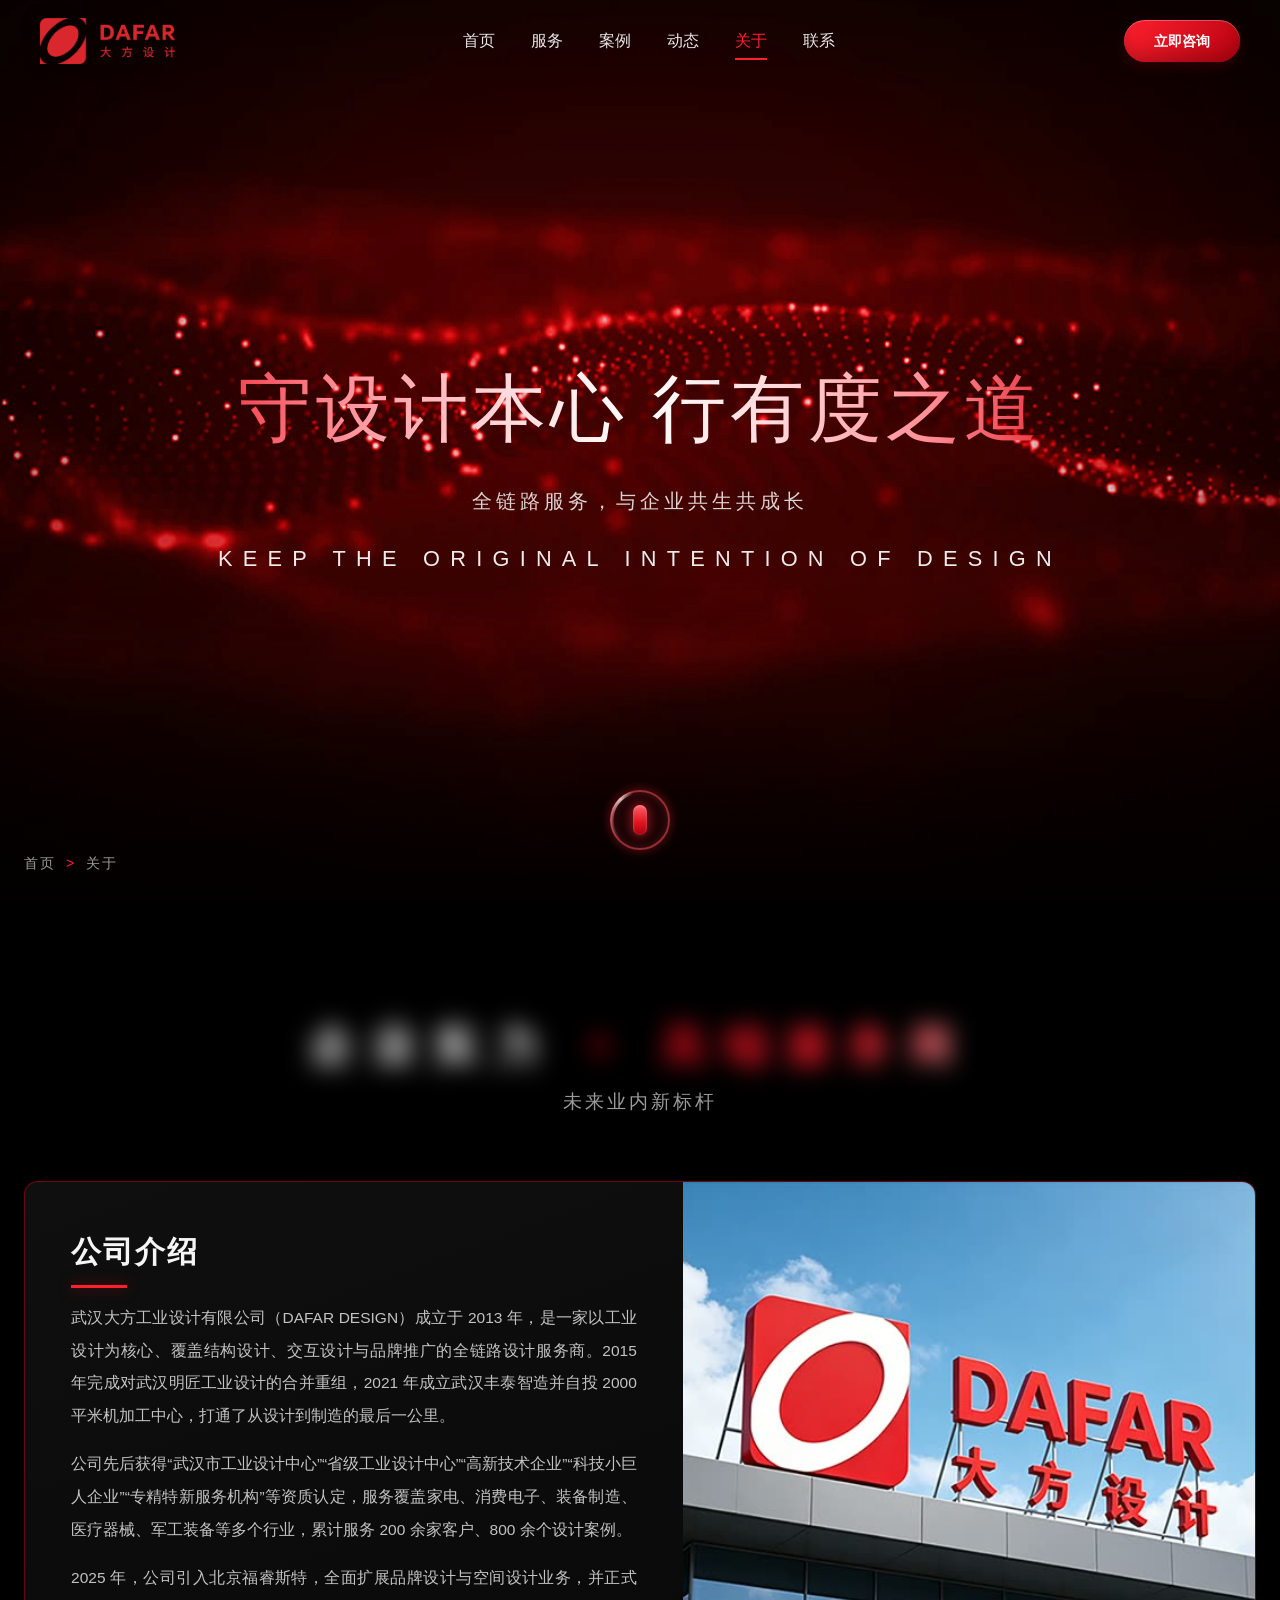
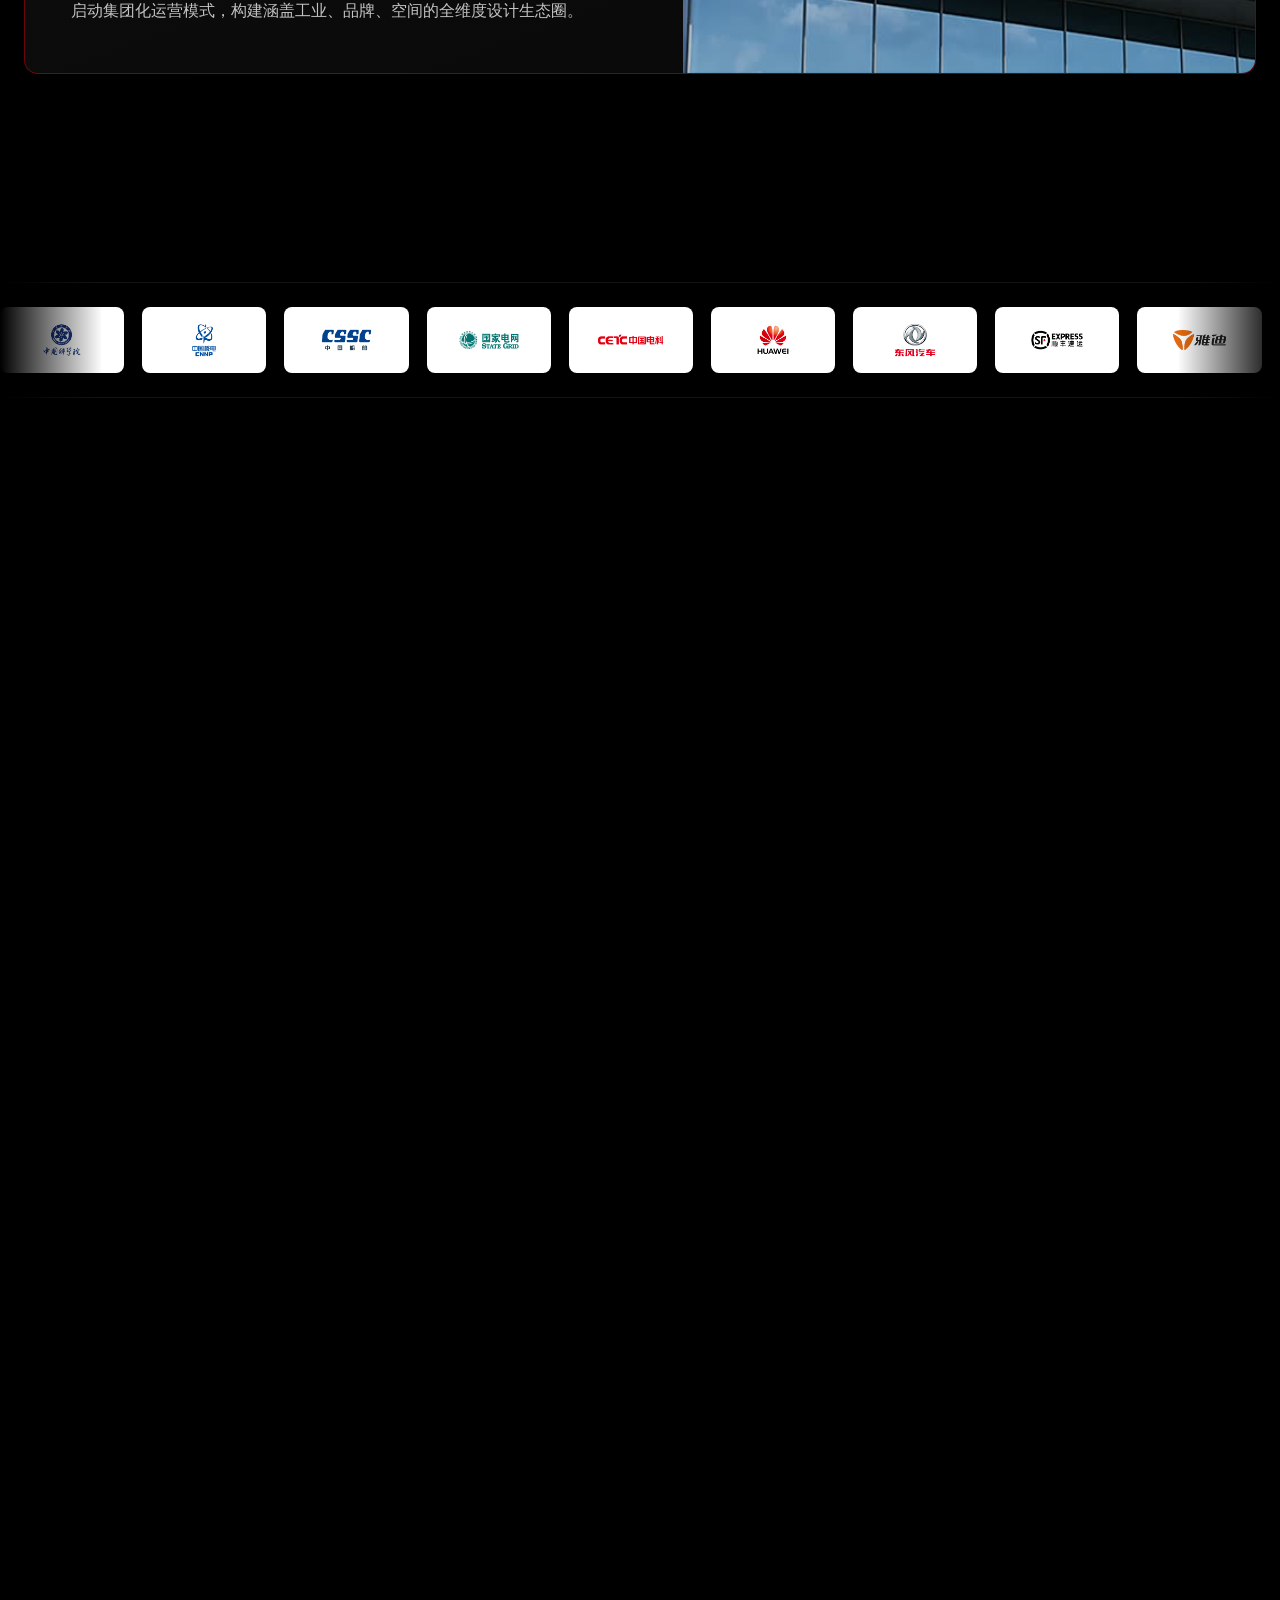
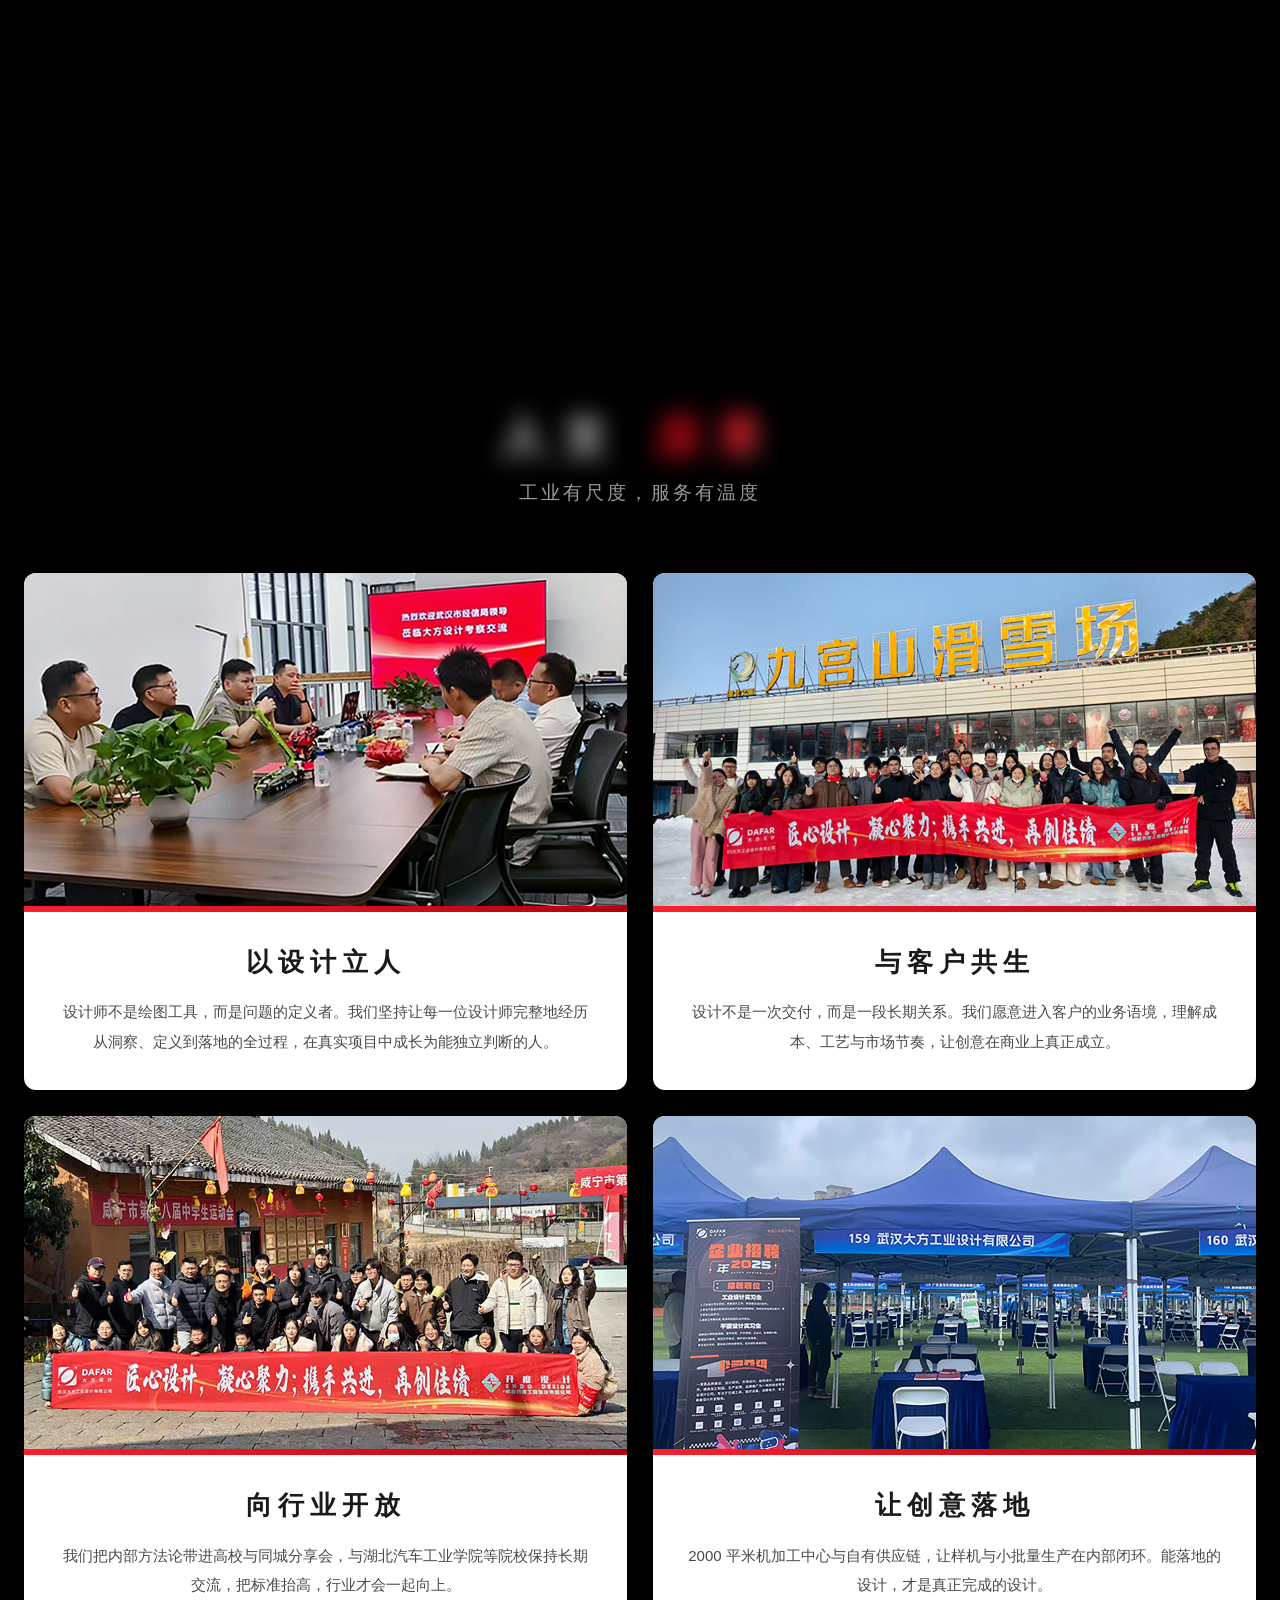
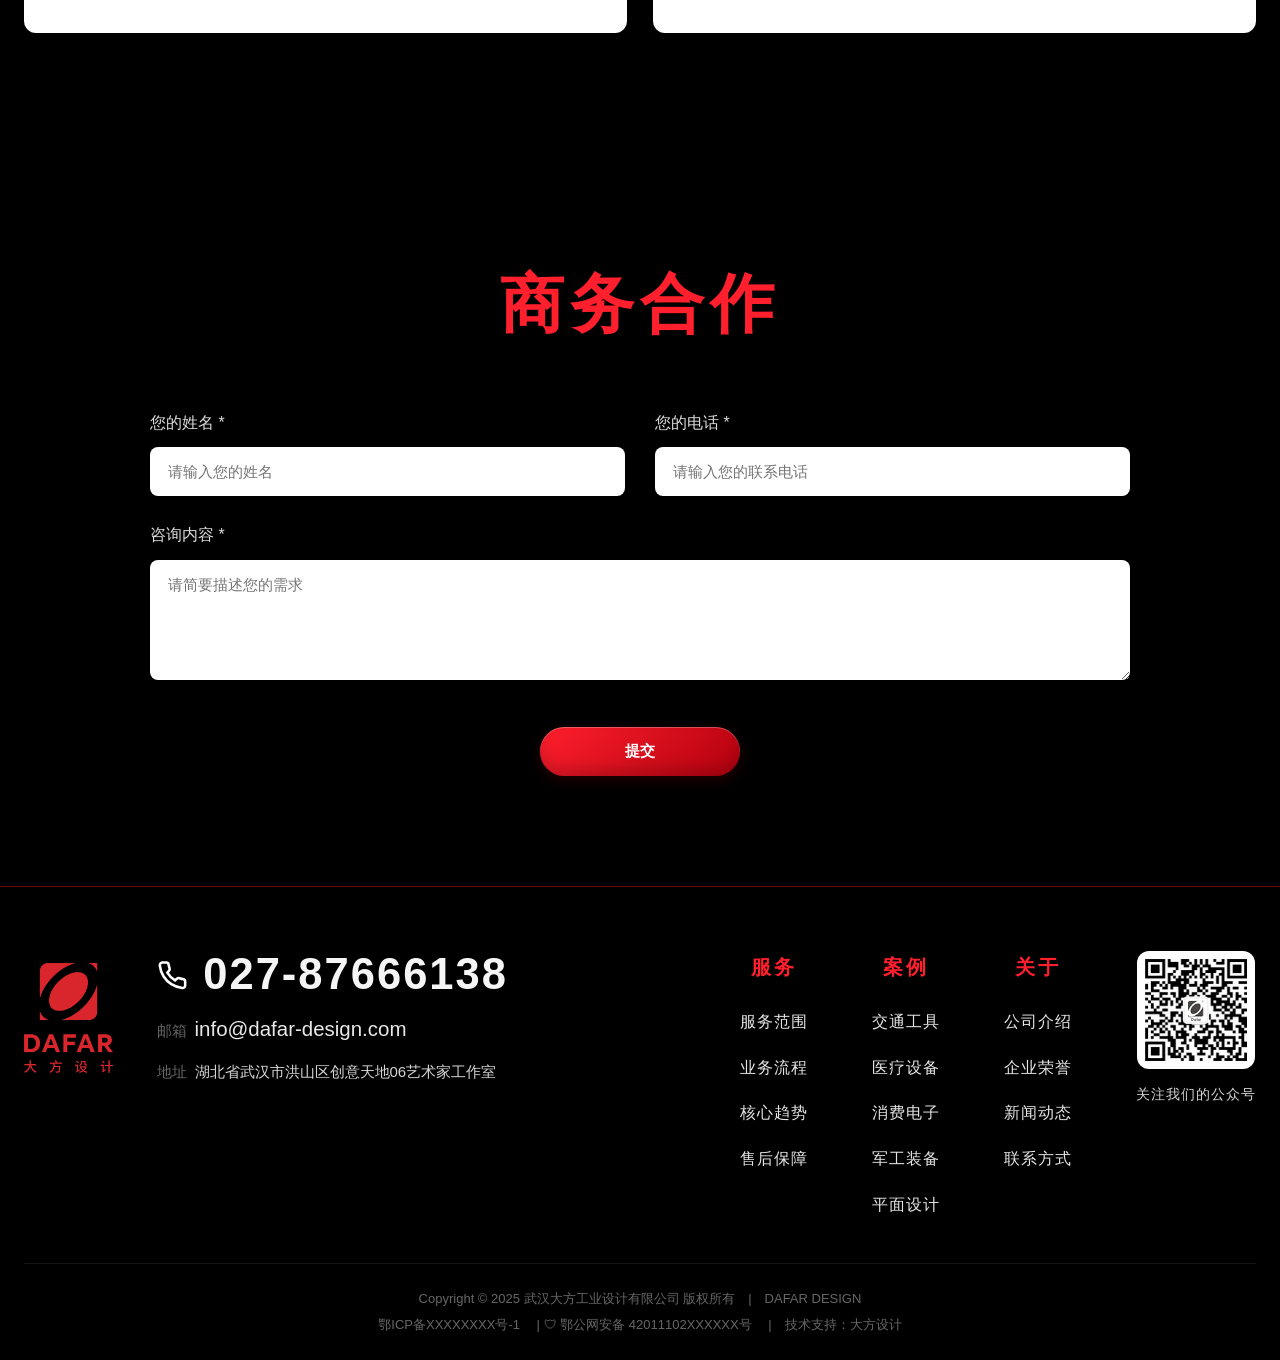
==== about.html @ 81e610dd "新增案例详情、动态列表/详情、关于、联系四个页面，并按 PDF 设计稿完成全站改版 - 抽出 assets/site.css + site.js + data.js：统一导航、进场动效、表单、弹窗 -" ====
<!DOCTYPE html>
<html lang="zh-CN">
<head>
<meta charset="UTF-8">
<meta name="viewport" content="width=device-width, initial-scale=1.0">
<meta name="description" content="关于大方设计 — 守设计本心，行有度之道。武汉大方工业设计有限公司，2013 年成立于武汉，全链路工业设计服务商。">
<meta name="keywords" content="关于大方设计,武汉工业设计公司,省级工业设计中心,工业设计团队,DAFAR DESIGN">
<title>关于 — 大方设计 DAFAR DESIGN</title>
<link rel="stylesheet" href="assets/site.css">
<style>
  .honor-band{padding:90px 0 0;text-align:center}
  .honor-band .t{font-size:clamp(26px,3.4vw,42px);font-weight:800;letter-spacing:3px}
  .honor-band .t em{font-style:normal;color:var(--red-bright)}
  .honor-band .s{margin-top:12px;color:var(--text-dim);letter-spacing:4px}
  .honor-nav{display:flex;align-items:center;justify-content:center;gap:16px;margin-top:44px}
  .honor-nav button{width:40px;height:40px;border-radius:50%;border:1px solid rgba(255,255,255,.16);color:#ddd;transition:.3s}
  .honor-nav button:hover{border-color:var(--red-bright);color:#fff;background:rgba(230,0,18,.15)}
  .honor-nav .cnt{font-size:13px;color:#777;letter-spacing:3px;min-width:64px;text-align:center}
  .cert-grid{margin-top:36px}
  .lic-strip{display:grid;grid-template-columns:repeat(3,1fr);gap:18px;margin-top:26px}
  .lic-strip a{display:flex;align-items:center;gap:16px;padding:20px 22px;border-radius:10px;background:#141414;border:1px solid var(--line);transition:.35s}
  .lic-strip a:hover{border-color:rgba(230,0,18,.5);transform:translateY(-3px)}
  .lic-strip b{color:var(--red-bright);font-size:14px;letter-spacing:1px}
  .lic-strip span{font-size:13px;color:#999;line-height:1.6}
  @media(max-width:820px){.lic-strip{grid-template-columns:1fr}}
</style>
</head>
<body data-page="关于我们">

<div class="grain" aria-hidden="true"></div>

<nav class="nav" id="nav">
  <a class="logo" href="index.html"><img src="assets/logo-h.png" alt="大方设计 DAFAR DESIGN"></a>
  <ul class="nav-menu" id="navMenu">
    <li><a href="index.html">首页</a></li>
    <li>
      <a href="services.html">服务</a>
      <div class="dropdown">
        <a href="services.html#scope">服务范围</a>
        <a href="services.html#flow">业务流程</a>
        <a href="services.html#trends">核心趋势</a>
        <a href="services.html#aftersale">售后服务</a>
      </div>
    </li>
    <li>
      <a href="cases.html">案例</a>
      <div class="dropdown">
        <a href="cases.html#transport">交通工具</a>
        <a href="cases.html#medical">医疗设备</a>
        <a href="cases.html#consumer">消费电子</a>
        <a href="cases.html#military">军工装备</a>
        <a href="cases.html#graphic">平面设计</a>
      </div>
    </li>
    <li><a href="news.html">动态</a></li>
    <li>
      <a href="about.html" class="active">关于</a>
      <div class="dropdown">
        <a href="about.html#strength">企业实力</a>
        <a href="about.html#honor">资质荣誉</a>
        <a href="about.html#vision">人文愿景</a>
      </div>
    </li>
    <li>
      <a href="contact.html">联系</a>
      <div class="dropdown">
        <a href="contact.html#reach">联系我们</a>
        <a href="contact.html#jobs">招聘信息</a>
      </div>
    </li>
  </ul>
  <a class="btn nav-cta" href="contact.html">立即咨询</a>
  <button class="nav-toggle" id="navToggle" aria-label="菜单"><span></span><span></span><span></span></button>
</nav>

<header class="sub-hero" id="top" data-sec="关于 Banner">
  <div class="sub-hero-bg" aria-hidden="true"><img src="assets/pages/hero-about.jpg" alt=""></div>
  <div class="sub-hero-tint" aria-hidden="true"></div>
  <div class="sub-hero-inner">
    <h1>守设计本心 行有度之道</h1>
    <div class="sub">全链路服务，与企业共生共成长</div>
    <div class="en">Keep The Original Intention Of Design</div>
  </div>
  <div class="scroll-ind" aria-hidden="true"><span class="si-ring"></span><span class="si-pill"></span></div>
  <div class="breadcrumb"><a href="index.html">首页</a><span>&gt;</span>关于</div>
</header>

<main>
  <!-- 企业实力 -->
  <section class="about-intro" id="strength" data-sec="企业实力">
    <div class="container">
      <div class="sec-head reveal"><h2>企业实力 <em>+ 高端服务商</em></h2><p>未来业内新标杆</p></div>

      <div class="intro-card reveal" id="intro">
        <div class="intro-copy">
          <h3>公司介绍</h3>
          <p>武汉大方工业设计有限公司（DAFAR DESIGN）成立于 2013 年，是一家以工业设计为核心、覆盖结构设计、交互设计与品牌推广的全链路设计服务商。2015 年完成对武汉明匠工业设计的合并重组，2021 年成立武汉丰泰智造并自投 2000 平米机加工中心，打通了从设计到制造的最后一公里。</p>
          <p style="margin-top:16px">公司先后获得“武汉市工业设计中心”“省级工业设计中心”“高新技术企业”“科技小巨人企业”“专精特新服务机构”等资质认定，服务覆盖家电、消费电子、装备制造、医疗器械、军工装备等多个行业，累计服务 200 余家客户、800 余个设计案例。</p>
          <p style="margin-top:16px">2025 年，公司引入北京福睿斯特，全面扩展品牌设计与空间设计业务，并正式启动集团化运营模式，构建涵盖工业、品牌、空间的全维度设计生态圈。</p>
        </div>
        <div class="intro-pic"><img src="assets/about/building.jpg" alt="大方设计办公楼"></div>
      </div>

      <div class="stats" id="stats"></div>
    </div>

    <div class="marquee" aria-hidden="true">
      <div class="marquee-track" id="marquee"></div>
    </div>
  </section>

  <!-- 资质荣誉 -->
  <section class="section" id="honor" data-sec="资质荣誉">
    <div class="container">
      <div class="sec-head reveal"><h2>资质 <em>荣誉</em></h2><p>每一份认证，都是一次交付能力的验证</p></div>

      <div class="cert-grid" id="certGrid"></div>

      <div class="lic-strip reveal">
        <a href="news-detail.html?id=n1"><b>省级工业设计中心</b><span>湖北省经济和信息化厅 · 2024</span></a>
        <a href="news-detail.html?id=n4"><b>高新技术企业</b><span>连续多年通过复审 · 2019 至今</span></a>
        <a href="news-detail.html?id=n5"><b>ISO 29001 认证</b><span>质量管理体系 · 服务过程标准化</span></a>
      </div>

      <div class="honor-band" data-sec="专利证书">
        <div class="t reveal">专利 <em>证书</em></div>
        <div class="s reveal">外观专利 · 实用新型 · 软件著作权</div>
        <div class="patent-stage reveal" id="patentStage">
          <img src="assets/about/cert2.png" alt="专利证书">
          <img src="assets/about/cert3.png" alt="专利证书">
          <img src="assets/about/patent.png" alt="专利证书">
          <img src="assets/about/cert5.png" alt="专利证书">
          <img src="assets/about/cert7.png" alt="专利证书">
        </div>
      </div>
    </div>
  </section>

  <!-- 人文愿景 -->
  <section class="section" id="vision" style="padding-top:0" data-sec="人文愿景">
    <div class="container">
      <div class="sec-head reveal"><h2>人文 <em>愿景</em></h2><p>工业有尺度，服务有温度</p></div>
      <div class="vision-grid">
        <article class="vision reveal-l">
          <div class="pic"><img src="assets/about/vision1.jpg" alt="设计团队"></div>
          <div class="body"><h4>以设计立人</h4><p>设计师不是绘图工具，而是问题的定义者。我们坚持让每一位设计师完整地经历从洞察、定义到落地的全过程，在真实项目中成长为能独立判断的人。</p></div>
        </article>
        <article class="vision reveal-r">
          <div class="pic"><img src="assets/about/vision2.jpg" alt="团队协作"></div>
          <div class="body"><h4>与客户共生</h4><p>设计不是一次交付，而是一段长期关系。我们愿意进入客户的业务语境，理解成本、工艺与市场节奏，让创意在商业上真正成立。</p></div>
        </article>
        <article class="vision reveal-l">
          <div class="pic"><img src="assets/about/vision3.jpg" alt="设计分享"></div>
          <div class="body"><h4>向行业开放</h4><p>我们把内部方法论带进高校与同城分享会，与湖北汽车工业学院等院校保持长期交流，把标准抬高，行业才会一起向上。</p></div>
        </article>
        <article class="vision reveal-r">
          <div class="pic"><img src="assets/about/vision4.jpg" alt="制造现场"></div>
          <div class="body"><h4>让创意落地</h4><p>2000 平米机加工中心与自有供应链，让样机与小批量生产在内部闭环。能落地的设计，才是真正完成的设计。</p></div>
        </article>
      </div>
    </div>
  </section>
</main>

<section class="form-sec" id="contact" data-sec="咨询表单">
  <div class="container">
    <h2>商务合作</h2>
    <form class="form" id="bizForm" onsubmit="return submitForm(event)">
      <div class="form-row">
        <div class="field reveal-l"><label>您的姓名 *</label><input type="text" name="name" required placeholder="请输入您的姓名"></div>
        <div class="field reveal-r"><label>您的电话 *</label><input type="tel" name="phone" required pattern="[0-9\-\+\s]{7,}" placeholder="请输入您的联系电话"></div>
      </div>
      <div class="field reveal"><label>咨询内容 *</label><textarea name="msg" required placeholder="请简要描述您的需求"></textarea></div>
      <button type="submit" class="btn submit reveal">提交</button>
    </form>
  </div>
</section>

<footer class="footer">
  <div class="container">
    <div class="footer-top">
      <div class="f-brand">
        <img class="f-logo" src="assets/logo-v.png" alt="大方设计 DAFAR DESIGN">
        <div class="f-info">
          <div class="phone"><svg viewBox="0 0 24 24" fill="none" stroke="currentColor" stroke-width="2"><path d="M22 16.9v3a2 2 0 0 1-2.2 2 19.8 19.8 0 0 1-8.6-3 19.5 19.5 0 0 1-6-6 19.8 19.8 0 0 1-3-8.6A2 2 0 0 1 4.1 2h3a2 2 0 0 1 2 1.7c.1.9.4 1.8.7 2.7a2 2 0 0 1-.5 2.1L8.1 9.9a16 16 0 0 0 6 6l1.4-1.2a2 2 0 0 1 2.1-.5c.9.3 1.8.6 2.7.7a2 2 0 0 1 1.7 2z"/></svg>027-87666138</div>
          <div class="line mail"><b>邮箱</b>info@dafar-design.com</div>
          <div class="line"><b>地址</b>湖北省武汉市洪山区创意天地06艺术家工作室</div>
        </div>
      </div>
      <div class="f-col"><h5>服务</h5><a href="services.html#scope">服务范围</a><a href="services.html#flow">业务流程</a><a href="services.html#trends">核心趋势</a><a href="services.html#aftersale">售后保障</a></div>
      <div class="f-col"><h5>案例</h5><a href="cases.html#transport">交通工具</a><a href="cases.html#medical">医疗设备</a><a href="cases.html#consumer">消费电子</a><a href="cases.html#military">军工装备</a><a href="cases.html#graphic">平面设计</a></div>
      <div class="f-col"><h5>关于</h5><a href="about.html#intro">公司介绍</a><a href="about.html#honor">企业荣誉</a><a href="news.html">新闻动态</a><a href="contact.html">联系方式</a></div>
      <div class="f-qr">
        <div class="qr"><img src="assets/qrcode.png" alt="大方设计微信公众号二维码"></div>
        <p>关注我们的公众号</p>
      </div>
    </div>
    <div class="copyright">
      Copyright © 2025 武汉大方工业设计有限公司 版权所有　|　DAFAR DESIGN<br>
      <a href="https://beian.miit.gov.cn" target="_blank" rel="noopener">鄂ICP备XXXXXXXX号-1</a>
      　|
      <a href="http://www.beian.gov.cn/portal/registerSystemInfo" target="_blank" rel="noopener">🛡 鄂公网安备 42011102XXXXXX号</a>
      　|　技术支持：大方设计
    </div>
  </div>
</footer>

<div class="modal" id="modal">
  <div class="modal-card">
    <button class="modal-close" onclick="closeModal()" aria-label="关闭">&times;</button>
    <div class="modal-img"><div class="ph" id="modalImg">大方设计</div></div>
    <div class="modal-body"><h3 id="modalTitle"></h3><p id="modalText"></p></div>
  </div>
</div>

<script src="assets/data.js"></script>
<script src="assets/site.js"></script>
<script>
(function(){
  /* 数字 */
  document.getElementById('stats').innerHTML=DF.STATS.map(function(s,i){
    return '<div class="stat reveal d'+(i%3+1)+'"><b data-count="'+s.n+'">0<i>'+s.suffix+'</i></b><span>'+s.label+'</span></div>';
  }).join('');

  /* 合作品牌跑马灯 */
  var logos=[];
  for(var i=1;i<=29;i++)logos.push('assets/partners/'+i+'.png');
  var track=logos.concat(logos).map(function(src){
    return '<img src="'+src+'" alt="合作伙伴">';
  }).join('');
  document.getElementById('marquee').innerHTML=track;

  /* 资质证书 */
  var certs=[
    ['省级工业设计中心','cert1'],['高新技术企业','cert2'],['武汉市工业设计中心','cert3'],
    ['科技小巨人企业','cert4'],['专精特新服务机构','cert5'],['ISO 29001 认证','cert6'],
    ['二类医疗器械注册证','cert7'],['发明专利证书','cert8']
  ];
  document.getElementById('certGrid').innerHTML=certs.map(function(c,i){
    return '<figure class="cert reveal-sc d'+(i%4+1)+(i===0?' on':'')+'">'+
      '<div class="pic"><img src="assets/about/'+c[1]+'.png" alt="'+c[0]+'" loading="lazy"></div>'+
      '<figcaption class="cap">'+c[0]+'</figcaption></figure>';
  }).join('');

  /* 证书点击放大 */
  document.querySelectorAll('.cert').forEach(function(fig){
    fig.addEventListener('click',function(){
      document.querySelectorAll('.cert').forEach(function(f){f.classList.remove('on')});
      fig.classList.add('on');
      var im=fig.querySelector('img');
      openModal(fig.querySelector('.cap').textContent,'大方设计资质证书 — 点击关闭查看大图。',im.src,true);
    });
  });

  /* 数字滚动需要重新绑定（节点是后插入的） */
  var numIO=new IntersectionObserver(function(es){es.forEach(function(en){
    if(!en.isIntersecting)return;
    var el=en.target,target=parseFloat(el.dataset.count),t0=null;
    function step(t){
      if(!t0)t0=t;
      var p=Math.min(1,(t-t0)/1400),ease=1-Math.pow(1-p,3);
      el.childNodes[0].nodeValue=Math.round(target*ease);
      if(p<1)requestAnimationFrame(step);else el.childNodes[0].nodeValue=target;
    }
    requestAnimationFrame(step);numIO.unobserve(el);
  })},{threshold:.5});
  document.querySelectorAll('.stat b[data-count]').forEach(function(el){numIO.observe(el)});

  setTimeout(function(){document.querySelectorAll('.reveal,.reveal-l,.reveal-r,.reveal-sc').forEach(function(el){
    var r=el.getBoundingClientRect();
    if(r.top<innerHeight)el.classList.add('in');
  })},60);
})();
</script>
</body>
</html>
---- assets/site.css ----
/* ==========================================================================
   大方设计 DAFAR DESIGN — 站点共用设计系统
   子页面（案例详情 / 动态 / 动态详情 / 关于 / 联系）共用
   ========================================================================== */

:root{
  --red:#e60012;
  --red-bright:#ff1f2d;
  --red-deep:#b3000e;
  --red-glow:rgba(230,0,18,.55);
  --bg:#000000;
  --bg-soft:#0c0608;
  --bg-card:#141414;
  --bg-card-2:#1c1c1c;
  --text:#f5f5f5;
  --text-dim:#9a9a9a;
  --text-faint:#666;
  --line:rgba(255,255,255,.08);
  --radius:16px;
  --shadow:0 20px 50px rgba(0,0,0,.5);
  --ease-spring:cubic-bezier(.16,1,.3,1);
  --ease-out:cubic-bezier(.22,.61,.36,1);
  --maxw:1280px;
}
*{margin:0;padding:0;box-sizing:border-box}
html{scroll-behavior:smooth;scroll-padding-top:80px;overflow-x:clip}
body{
  font-family:"PingFang SC","Microsoft YaHei","Hiragino Sans GB","Noto Sans SC",-apple-system,sans-serif;
  background:var(--bg);color:var(--text);line-height:1.6;overflow-x:hidden;
  -webkit-font-smoothing:antialiased;
}
img{max-width:100%;display:block}
a{color:inherit;text-decoration:none}
button{font-family:inherit;cursor:pointer;border:none;background:none;color:inherit}
ul{list-style:none}
.container{max-width:var(--maxw);margin:0 auto;padding:0 24px}
.section{padding:110px 0;position:relative}

/* ---------- 通用标题 ---------- */
.sec-head{text-align:center;margin-bottom:64px}
.sec-head h2{
  font-size:clamp(28px,4vw,44px);font-weight:800;line-height:1.2;
  opacity:0;filter:blur(12px);letter-spacing:18px;transform:translateY(14px);
  transition:opacity 1s var(--ease-out),filter 1s var(--ease-out),
             letter-spacing 1.2s var(--ease-spring),transform 1s var(--ease-spring);
}
.sec-head.in h2{opacity:1;filter:blur(0);letter-spacing:2px;transform:none}
.sec-head h2 em{
  font-style:normal;color:transparent;
  background:linear-gradient(110deg,#b3000e 0%,#ff1f2d 30%,#ffd6d9 48%,#ff5560 52%,#ff1f2d 70%,#b3000e 100%);
  background-size:240% auto;-webkit-background-clip:text;background-clip:text;-webkit-text-fill-color:transparent;
  animation:shine 4.5s linear infinite;
}
@keyframes shine{to{background-position:-240% center}}
.sec-head p{color:var(--text-dim);font-size:clamp(15px,1.6vw,19px);margin-top:14px;letter-spacing:3px;
  opacity:0;transform:translateY(10px);transition:opacity .9s .28s var(--ease-out),transform .9s .28s var(--ease-out)}
.sec-head.in p{opacity:1;transform:none}

/* ---------- 按钮 ---------- */
.btn{
  display:inline-flex;align-items:center;justify-content:center;gap:8px;
  background:linear-gradient(135deg,var(--red-bright),var(--red-deep));
  color:#fff;padding:13px 38px;border-radius:40px;font-size:15px;font-weight:600;
  box-shadow:0 4px 14px rgba(230,0,18,.16),inset 0 1px 0 rgba(255,255,255,.28),inset 0 -8px 14px rgba(0,0,0,.16);
  transition:transform .35s var(--ease-spring),box-shadow .35s var(--ease-spring),filter .3s;
  position:relative;overflow:hidden;
}
.btn::after{
  content:"";position:absolute;top:0;left:-120%;width:60%;height:100%;
  background:linear-gradient(120deg,transparent,rgba(255,255,255,.45),transparent);
  transform:skewX(-20deg);transition:left .6s var(--ease-out);
}
.btn:hover{transform:translateY(-3px) scale(1.03);box-shadow:0 8px 22px rgba(230,0,18,.28),inset 0 1px 0 rgba(255,255,255,.3),inset 0 -8px 14px rgba(0,0,0,.16);filter:brightness(1.06)}
.btn:hover::after{left:130%}
.btn-ghost{
  background:transparent;border:1px solid rgba(255,255,255,.22);box-shadow:none;
  color:#eee;backdrop-filter:blur(6px);
}
.btn-ghost:hover{border-color:rgba(255,31,45,.65);color:#fff;box-shadow:0 8px 22px rgba(230,0,18,.2)}

/* ---------- 导航 ---------- */
@view-transition{navigation:auto}
.nav{
  view-transition-name:site-nav;
  position:fixed;top:0;left:0;width:100%;z-index:1000;
  display:flex;align-items:center;justify-content:space-between;
  padding:18px 40px;transition:background .4s,backdrop-filter .4s,padding .4s,box-shadow .4s;
}
.nav.scrolled{
  background:rgba(8,4,5,.85);backdrop-filter:blur(14px) saturate(1.5);-webkit-backdrop-filter:blur(14px) saturate(1.5);
  padding:12px 40px;
  box-shadow:0 4px 30px rgba(0,0,0,.6);border-bottom:1px solid var(--line);
}
.logo{display:flex;align-items:center;gap:10px}
.logo img{height:46px;width:auto;display:block;transition:height .4s,filter .4s;filter:drop-shadow(0 2px 8px rgba(0,0,0,.5))}
.nav.scrolled .logo img{height:40px}
.nav-menu{display:flex;gap:36px}
.nav-menu li{position:relative}
.nav-menu>li>a{font-size:16px;font-weight:500;position:relative;padding:6px 0;color:#e8e8e8;transition:color .3s;display:inline-block}
.nav-menu>li>a::after{
  content:"";position:absolute;left:0;bottom:0;width:0;height:2px;
  background:var(--red-bright);transition:width .35s var(--ease-out);
}
.nav-menu>li>a:hover,.nav-menu>li>a.active{color:var(--red-bright)}
.nav-menu>li>a:hover::after,.nav-menu>li>a.active::after{width:100%}
.dropdown{
  position:absolute;top:100%;left:50%;transform:translateX(-50%) translateY(10px);
  min-width:148px;padding:10px 0;border-radius:12px;
  background:rgba(12,6,7,.94);backdrop-filter:blur(16px) saturate(1.4);-webkit-backdrop-filter:blur(16px) saturate(1.4);
  border:1px solid rgba(230,0,18,.28);box-shadow:0 18px 44px rgba(0,0,0,.6);
  opacity:0;visibility:hidden;transition:opacity .3s var(--ease-out),transform .3s var(--ease-spring),visibility .3s;
}
.nav-menu li:hover .dropdown{opacity:1;visibility:visible;transform:translateX(-50%) translateY(4px)}
.dropdown::before{content:"";position:absolute;left:0;right:0;top:-12px;height:12px}
.dropdown a{
  display:block;padding:9px 24px;font-size:14px;color:#ddd;text-align:center;white-space:nowrap;
  letter-spacing:1px;transition:color .25s,background .25s;
}
.dropdown a:hover{color:var(--red-bright);background:rgba(230,0,18,.1)}
.nav-cta{padding:10px 30px;font-size:14px}
.nav-toggle{display:none;flex-direction:column;gap:5px;padding:8px}
.nav-toggle span{width:26px;height:2px;background:#fff;transition:.3s}

/* ---------- 子页 Banner ---------- */
.sub-hero{
  position:relative;min-height:100vh;display:flex;align-items:center;justify-content:center;
  overflow:hidden;background:linear-gradient(160deg,#1a0508 0%,#0c0203 55%,#000 100%);
}
.sub-hero-bg{position:absolute;inset:0;overflow:hidden}
.sub-hero-bg img{width:100%;height:100%;object-fit:cover;object-position:50% 50%;
  filter:brightness(.9) saturate(1.1);
  transform:scale(1.06);animation:subDrift 30s ease-in-out infinite alternate}
@keyframes subDrift{from{transform:scale(1.06) translate(0,0)}to{transform:scale(1.12) translate(-1.2%,1%)}}
.sub-hero-tint{position:absolute;inset:0;pointer-events:none;
  background:
    radial-gradient(ellipse at 50% 42%,transparent 40%,rgba(0,0,0,.45) 100%),
    linear-gradient(180deg,rgba(0,0,0,.5) 0%,transparent 26%,transparent 62%,rgba(0,0,0,.9) 100%)}
.sub-hero-inner{position:relative;z-index:2;text-align:center;padding:120px 24px 80px}
.sub-hero-inner h1{
  font-size:clamp(36px,5.8vw,74px);font-weight:200;letter-spacing:4px;line-height:1.25;
  background:linear-gradient(92deg,#f23945 0%,#ff949c 16%,#ffd9db 34%,#ffffff 50%,#ffd9db 66%,#ff8d95 84%,#e82935 100%);
  -webkit-background-clip:text;background-clip:text;-webkit-text-fill-color:transparent;color:transparent;
  opacity:0;filter:blur(14px);transform:translateY(24px);
  animation:heroTitleIn 1.1s .15s var(--ease-out) forwards;
}
@keyframes heroTitleIn{from{letter-spacing:16px}to{opacity:1;filter:blur(0);transform:none;letter-spacing:4px}}
.sub-hero-inner .en{
  margin-top:22px;font-size:clamp(13px,1.7vw,22px);font-weight:200;color:rgba(255,255,255,.92);
  letter-spacing:clamp(4px,.8vw,11px);text-transform:uppercase;
  opacity:0;transform:translateY(18px);filter:blur(10px);animation:subIn .9s .5s var(--ease-out) forwards;
}
.sub-hero-inner .sub{
  margin-top:20px;font-size:clamp(15px,1.6vw,20px);font-weight:300;color:rgba(255,255,255,.82);
  letter-spacing:4px;line-height:1.9;
  opacity:0;transform:translateY(18px);filter:blur(10px);animation:subIn .9s .45s var(--ease-out) forwards;
}
.sub-hero-inner h1 + .sub{margin-top:26px}
.sub-hero-inner .act{margin-top:44px;opacity:0;transform:translateY(18px);animation:subIn .9s .75s var(--ease-out) forwards}
@keyframes subIn{to{opacity:1;filter:blur(0);transform:none}}

.scroll-ind{
  position:absolute;bottom:42px;left:50%;transform:translateX(-50%);z-index:5;
  width:76px;height:76px;display:flex;align-items:center;justify-content:center;
}
.scroll-ind::before{content:"";position:absolute;inset:-6px;border-radius:50%;
  background:radial-gradient(circle,rgba(255,40,55,.14),transparent 65%);filter:blur(6px);
  animation:siGlow 2.8s ease-in-out infinite}
.si-ring{position:absolute;inset:8px;border-radius:50%;
  border:2px solid rgba(255,80,90,.55);
  box-shadow:0 0 10px 1px rgba(255,40,55,.28),inset 0 0 8px rgba(255,70,80,.25);
  animation:siGlow 2.8s ease-in-out infinite}
.si-ring::after{content:"";position:absolute;inset:-2px;border-radius:50%;
  background:conic-gradient(from 0deg,transparent 0 62%,rgba(255,150,160,.5) 80%,rgba(255,255,255,.7) 88%,transparent 96%);
  -webkit-mask:radial-gradient(farthest-side,transparent calc(100% - 4px),#000 calc(100% - 3px));
          mask:radial-gradient(farthest-side,transparent calc(100% - 4px),#000 calc(100% - 3px));
  animation:siSpin 2.6s linear infinite}
.si-pill{width:14px;height:30px;border-radius:9px;position:relative;z-index:2;
  background:linear-gradient(180deg,#ff6068,#e0121f 60%,#b3000e);
  box-shadow:0 0 10px 2px rgba(255,40,55,.4),inset 0 1px 3px rgba(255,190,195,.5),inset 0 -2px 4px rgba(120,0,8,.3);
  animation:siBob 2s ease-in-out infinite}
@keyframes siGlow{0%,100%{opacity:.6;box-shadow:0 0 8px 1px rgba(255,40,55,.2),inset 0 0 6px rgba(255,70,80,.2)}
  50%{opacity:1;box-shadow:0 0 18px 3px rgba(255,40,55,.45),inset 0 0 10px rgba(255,70,80,.4)}}
@keyframes siSpin{to{transform:rotate(360deg)}}
@keyframes siBob{0%,100%{transform:translateY(-4px)}50%{transform:translateY(4px)}}

.breadcrumb{
  position:absolute;left:0;right:0;bottom:26px;z-index:3;
  max-width:var(--maxw);margin:0 auto;padding:0 24px;
  font-size:14px;color:var(--text-dim);letter-spacing:2px;
  opacity:0;animation:subIn .8s 1s var(--ease-out) forwards;
}
.breadcrumb a{transition:color .3s}
.breadcrumb a:hover{color:var(--red-bright)}
.breadcrumb span{margin:0 10px;color:var(--red-bright)}

/* 动态页 Banner：键盘上的地球（设计与 PDF 一致：标题压在图上 + 下方品牌 LOGO 圆） */
.sub-hero.branded{padding-bottom:130px}
.brand-orb{
  position:relative;z-index:6;margin:-96px auto 0;width:172px;height:172px;border-radius:50%;
  background:radial-gradient(circle at 50% 38%,#fff 0%,#fff 58%,#e9e9e9 100%);
  display:flex;align-items:center;justify-content:center;
  box-shadow:0 0 0 12px rgba(18,18,18,.9),0 0 0 13px rgba(255,255,255,.10),0 30px 70px rgba(0,0,0,.75);
  animation:orbFloat 7s ease-in-out infinite;
}
.brand-orb::before{
  content:"";position:absolute;inset:-12px;border-radius:50%;
  background:conic-gradient(from 0deg,transparent,rgba(255,40,55,.35),transparent 40%);
  animation:orbSpin 9s linear infinite;filter:blur(3px);z-index:-1;
}
.brand-orb img{width:64%;height:auto;filter:drop-shadow(0 4px 10px rgba(0,0,0,.12))}
@keyframes orbFloat{0%,100%{transform:translateY(0)}50%{transform:translateY(-9px)}}
@keyframes orbSpin{to{transform:rotate(360deg)}}

/* ---------- 大标题（红色发光） ---------- */
.page-title{padding:96px 0 0;text-align:center}
.page-title h2{
  font-size:clamp(32px,4.6vw,52px);font-weight:900;color:var(--red-bright);letter-spacing:8px;
  animation:titleGlow 3.2s ease-in-out infinite;
}
.page-title p{margin-top:14px;color:var(--text-dim);letter-spacing:3px;font-size:clamp(14px,1.5vw,17px)}
@keyframes titleGlow{0%,100%{text-shadow:0 0 28px rgba(230,0,18,.35)}50%{text-shadow:0 0 60px rgba(230,0,18,.85),0 0 110px rgba(230,0,18,.45)}}

/* ---------- 案例详情 ---------- */
.pd-hero{padding:150px 0 0}
.pd-wrap{display:grid;grid-template-columns:minmax(0,1.02fr) minmax(0,1fr);gap:clamp(32px,4.5vw,70px);align-items:start}
.pd-gallery{position:sticky;top:110px}
.pd-main{
  border-radius:14px;overflow:hidden;background:#f3f3f3;position:relative;
  aspect-ratio:4/3;display:flex;align-items:center;justify-content:center;
  box-shadow:0 30px 70px rgba(0,0,0,.55);
}
.pd-main img{width:100%;height:100%;object-fit:cover;transition:opacity .45s var(--ease-out),transform .8s var(--ease-out)}
.pd-main.is-fade img{opacity:.15;transform:scale(1.02)}
.pd-main .ph{width:100%;height:100%;display:flex;align-items:center;justify-content:center;
  background:linear-gradient(150deg,#1c1c1e,#0d0d0f);color:#8a8a8f;font-size:15px;letter-spacing:2px}
.pd-name{
  background:linear-gradient(135deg,var(--red-bright),var(--red-deep));color:#fff;
  font-size:clamp(20px,2.2vw,27px);font-weight:700;letter-spacing:4px;text-align:center;
  padding:20px 16px;
}
.pd-thumbs{display:grid;grid-template-columns:repeat(3,1fr);gap:12px;margin-top:14px}
.pd-thumb{
  aspect-ratio:16/10;border-radius:8px;overflow:hidden;background:#f2f2f2;position:relative;
  border:2px solid transparent;transition:border-color .3s,transform .35s var(--ease-spring),opacity .3s;
  opacity:.62;
}
.pd-thumb img{width:100%;height:100%;object-fit:cover}
.pd-thumb:hover{transform:translateY(-3px);opacity:1}
.pd-thumb.on{border-color:var(--red-bright);opacity:1;box-shadow:0 8px 24px rgba(230,0,18,.3)}
.pd-info h1{
  font-size:clamp(28px,3.6vw,46px);font-weight:800;line-height:1.25;letter-spacing:2px;margin-bottom:30px;
}
.pd-label{
  color:var(--red-bright);font-size:clamp(17px,1.7vw,21px);font-weight:700;letter-spacing:2px;
  display:flex;align-items:center;gap:12px;margin:34px 0 14px;
}
.pd-label::before{content:"";width:4px;height:18px;border-radius:2px;background:linear-gradient(180deg,var(--red-bright),var(--red-deep));box-shadow:0 0 12px var(--red-glow)}
.pd-info p{color:#c9c9c9;font-size:15.5px;line-height:2.05;text-align:justify}
.pd-points{counter-reset:pt;display:flex;flex-direction:column;gap:12px;margin-top:6px}
.pd-points li{counter-increment:pt;position:relative;padding-left:34px;color:#dcdcdc;font-size:15.5px;line-height:1.85}
.pd-points li::before{
  content:counter(pt);position:absolute;left:0;top:2px;width:22px;height:22px;border-radius:50%;
  font-size:12px;font-weight:700;color:#fff;display:flex;align-items:center;justify-content:center;
  background:linear-gradient(135deg,var(--red-bright),var(--red-deep));box-shadow:0 3px 10px rgba(230,0,18,.35);
}
.pd-tags{display:flex;flex-wrap:wrap;gap:10px;margin-top:26px}
.pd-tags span{font-size:12.5px;letter-spacing:1.5px;color:#cfcfcf;padding:6px 14px;border-radius:20px;
  border:1px solid rgba(230,0,18,.35);background:rgba(230,0,18,.07)}

/* 参数 / 场景 表 */
.pd-block{padding:96px 0 0}
.pd-table{width:100%;border-collapse:separate;border-spacing:0 6px;table-layout:fixed}
.pd-table tr{background:#141414;transition:background .3s}
.pd-table tr:nth-child(even){background:#1c1c1c}
.pd-table tr:hover{background:#241012}
.pd-table th,.pd-table td{padding:20px 26px;font-size:14.5px;text-align:left;vertical-align:top}
.pd-table th{width:17%;color:#fff;font-weight:700;letter-spacing:1.5px;white-space:nowrap}
.pd-table td{color:#b9b9b9;line-height:1.8}
.pd-table td.wide{width:auto}

/* 上下篇 */
.pd-nav{display:grid;grid-template-columns:1fr 1fr;gap:18px;padding:80px 0 0}
.pd-nav a{
  display:flex;flex-direction:column;gap:8px;padding:24px 28px;border-radius:12px;
  border:1px solid var(--line);background:linear-gradient(160deg,#131313,#0a0a0a);
  transition:border-color .35s,transform .35s var(--ease-spring),background .35s;
}
.pd-nav a:hover{border-color:rgba(230,0,18,.55);transform:translateY(-4px);background:linear-gradient(160deg,#1a0d0f,#0a0a0a)}
.pd-nav .k{font-size:12px;letter-spacing:3px;color:var(--text-faint)}
.pd-nav .v{font-size:17px;font-weight:700;color:#eee}
.pd-nav a:hover .v{color:var(--red-bright)}
.pd-nav .next{text-align:right;align-items:flex-end}

/* ---------- 动态列表 ---------- */
.news-wrap{padding:110px 0 0}
.news-feature{display:grid;grid-template-columns:1fr 1fr;gap:22px;margin-top:-60px;position:relative;z-index:4}
.news-feature a{
  position:relative;border-radius:14px;overflow:hidden;aspect-ratio:16/9;display:block;background:#111;
}
.news-feature img{width:100%;height:100%;object-fit:cover;opacity:.85;transition:transform .8s var(--ease-out),opacity .5s}
.news-feature a::after{content:"";position:absolute;inset:0;background:linear-gradient(180deg,rgba(0,0,0,.15),rgba(0,0,0,.72))}
.news-feature a:hover img{transform:scale(1.06);opacity:1}
.news-feature .cap{position:absolute;left:0;right:0;bottom:0;z-index:2;padding:26px 30px;font-size:17px;font-weight:700;letter-spacing:1px;line-height:1.6}
.news-feature .cap em{display:block;font-style:normal;font-size:12px;font-weight:400;letter-spacing:3px;color:var(--red-bright);margin-bottom:8px}

.news-orbit{text-align:center;padding:56px 0 10px;position:relative}
.news-orbit .en-mark{font-size:clamp(15px,1.7vw,20px);letter-spacing:12px;color:var(--red-bright);font-weight:700}
.news-orbit::before,.news-orbit::after{
  content:"";position:absolute;left:50%;transform:translateX(-50%);width:1px;height:0;
  background:linear-gradient(180deg,transparent,rgba(230,0,18,.5),transparent);
}
.news-title{padding:26px 0 0;text-align:center}
.news-title h2{font-size:clamp(30px,4.2vw,48px);font-weight:800;letter-spacing:2px}
.news-title h2 em{font-style:normal;color:var(--red-bright)}
.news-title p{margin-top:12px;color:var(--text-dim);letter-spacing:3px}

.news-rows{display:flex;flex-direction:column;gap:66px;padding:64px 0 0}
.news-row{display:grid;grid-template-columns:1.02fr 1fr;gap:clamp(28px,4vw,64px);align-items:center}
.news-row:nth-child(even) .nr-img{order:2}
.nr-img{border-radius:12px;overflow:hidden;aspect-ratio:16/10;background:#131313;position:relative}
.nr-img img{width:100%;height:100%;object-fit:cover;transition:transform .9s var(--ease-out)}
.news-row:hover .nr-img img{transform:scale(1.05)}
.nr-img::after{content:"";position:absolute;inset:0;box-shadow:inset 0 0 60px rgba(0,0,0,.45)}
.nr-body h3{font-size:clamp(20px,2.3vw,29px);font-weight:800;line-height:1.45;letter-spacing:1px;margin-bottom:18px}
.nr-body .meta{display:flex;gap:18px;align-items:center;font-size:12.5px;letter-spacing:2px;color:var(--text-faint);margin-bottom:16px}
.nr-body .meta b{color:var(--red-bright);font-weight:600;letter-spacing:2px}
.nr-body p{color:#b4b4b4;font-size:15px;line-height:2;text-align:justify;
  display:-webkit-box;-webkit-line-clamp:4;-webkit-box-orient:vertical;overflow:hidden}
.nr-more{display:inline-flex;align-items:center;gap:8px;margin-top:22px;color:var(--red-bright);font-size:14px;letter-spacing:2px;font-weight:600}
.nr-more i{font-style:normal;transition:transform .35s var(--ease-spring)}
.news-row:hover .nr-more i{transform:translateX(6px)}

.news-pager{display:flex;justify-content:center;align-items:center;gap:10px;padding:76px 0 0}
.news-pager a,.news-pager span.pg{
  min-width:42px;height:42px;padding:0 12px;border-radius:8px;display:inline-flex;align-items:center;justify-content:center;
  background:#1a1a1a;color:#ddd;font-size:14px;letter-spacing:1px;
  border:1px solid transparent;transition:.3s;
}
.news-pager a:hover{background:#2a1013;color:#fff;border-color:rgba(230,0,18,.45)}
.news-pager .on{background:linear-gradient(135deg,var(--red-bright),var(--red-deep));color:#fff;box-shadow:0 6px 18px rgba(230,0,18,.35)}
.news-pager .dots{color:#555;background:none}

/* ---------- 文章详情 ---------- */
.article-sec{padding:120px 0 0}
.article-card{
  background:#1b1b1b;border-radius:6px;padding:clamp(28px,4vw,58px);position:relative;overflow:hidden;
  border:1px solid rgba(255,255,255,.05);
}
.article-card::before{
  content:"";position:absolute;left:0;top:0;width:100%;height:3px;
  background:linear-gradient(90deg,var(--red-bright),transparent 70%);
}
.article-card h1{font-size:clamp(23px,2.9vw,36px);font-weight:800;line-height:1.6;letter-spacing:1px;margin-bottom:20px}
.article-meta{font-size:14px;color:var(--text-dim);letter-spacing:1px;padding-bottom:22px;border-bottom:1px solid rgba(255,255,255,.12);margin-bottom:30px}
.article-meta span{color:#8f8f8f}
.article-body p{color:#d2d2d2;font-size:16px;line-height:2.05;margin-bottom:22px;text-align:justify}
.article-body p.lead{font-size:17.5px;color:#e6e6e6}
.article-body figure{margin:34px 0;border-radius:8px;overflow:hidden;background:#0e0e0e}
.article-body figure img{width:100%;height:auto}
.article-body figure figcaption{font-size:12.5px;color:var(--text-faint);letter-spacing:1px;padding:12px 4px 0}
.article-body h3{font-size:20px;color:#fff;font-weight:700;margin:34px 0 14px;letter-spacing:1px}
.article-actions{display:flex;gap:16px;flex-wrap:wrap;margin-top:44px;padding-top:30px;border-top:1px solid rgba(255,255,255,.1)}

.ar-nav{display:grid;grid-template-columns:1fr 1fr;gap:18px;padding:44px 0 0}
.ar-nav a{display:flex;flex-direction:column;gap:8px;padding:22px 26px;border-radius:10px;background:#141414;border:1px solid var(--line);transition:.35s}
.ar-nav a:hover{border-color:rgba(230,0,18,.5);transform:translateY(-3px)}
.ar-nav .k{font-size:12px;color:var(--text-faint);letter-spacing:3px}
.ar-nav .v{font-size:15.5px;color:#e8e8e8;font-weight:600;line-height:1.6}
.ar-nav a:hover .v{color:var(--red-bright)}
.ar-nav .next{text-align:right;align-items:flex-end}

/* ---------- 关于 ---------- */
.about-intro{padding:120px 0 0}
.intro-card{
  display:grid;grid-template-columns:1.15fr 1fr;gap:0;border:1px solid rgba(230,0,18,.45);border-radius:14px;overflow:hidden;
  background:linear-gradient(160deg,#0f0f0f,#080808);
}
.intro-copy{padding:clamp(28px,3.6vw,54px)}
.intro-copy h3{font-size:clamp(22px,2.4vw,30px);font-weight:800;letter-spacing:2px;margin-bottom:26px;position:relative;display:inline-block}
.intro-copy h3::after{content:"";position:absolute;left:0;bottom:-12px;width:56px;height:3px;background:var(--red-bright);box-shadow:0 0 14px var(--red-glow)}
.intro-copy p{color:#c3c3c3;font-size:15.5px;line-height:2.1;text-align:justify}
.intro-pic{position:relative;min-height:320px;overflow:hidden}
.intro-pic img{width:100%;height:100%;object-fit:cover;transition:transform 1s var(--ease-out)}
.intro-card:hover .intro-pic img{transform:scale(1.05)}

.stats{display:grid;grid-template-columns:repeat(6,1fr);gap:18px;padding:80px 0 40px}
.stat{text-align:center}
.stat b{display:block;font-size:clamp(34px,4.2vw,58px);font-weight:900;line-height:1;
  background:linear-gradient(180deg,#ff3a44,#b3000e);-webkit-background-clip:text;background-clip:text;-webkit-text-fill-color:transparent;
  font-variant-numeric:tabular-nums}
.stat b i{font-style:normal;font-size:.55em;vertical-align:6px;margin-left:2px}
.stat span{display:block;margin-top:12px;font-size:14px;color:#c2c2c2;letter-spacing:1.5px}

.marquee{overflow:hidden;position:relative;padding:24px 0;border-top:1px solid var(--line);border-bottom:1px solid var(--line);
  -webkit-mask-image:linear-gradient(90deg,transparent,#000 8%,#000 92%,transparent);
          mask-image:linear-gradient(90deg,transparent,#000 8%,#000 92%,transparent)}
.marquee-track{display:flex;gap:18px;width:max-content;animation:marq 46s linear infinite}
.marquee:hover .marquee-track{animation-play-state:paused}
.marquee-track img{height:66px;width:auto;background:#fff;border-radius:8px;padding:10px 18px;object-fit:contain}
@keyframes marq{to{transform:translateX(-50%)}}

.cert-grid{display:grid;grid-template-columns:repeat(4,1fr);gap:24px}
.cert{border-radius:10px;overflow:hidden;background:#fff;transition:transform .45s var(--ease-spring),box-shadow .45s;cursor:zoom-in}
.cert:hover{transform:translateY(-6px);box-shadow:0 22px 44px rgba(0,0,0,.6)}
.cert .pic{aspect-ratio:285/188;display:flex;align-items:center;justify-content:center;padding:14px;background:#fff}
.cert .pic img{max-width:100%;max-height:100%;object-fit:contain}
.cert .cap{background:#d9d9d9;color:#222;font-size:15px;text-align:center;padding:13px 10px;letter-spacing:1px;transition:.35s}
.cert.on .cap{background:linear-gradient(135deg,var(--red-bright),var(--red-deep));color:#fff}
.cert:hover .cap{background:linear-gradient(135deg,var(--red-bright),var(--red-deep));color:#fff}

.patent-stage{position:relative;display:flex;justify-content:center;align-items:flex-end;height:420px;margin-top:20px;overflow:hidden}
.patent-stage img{position:absolute;height:300px;width:auto;border-radius:4px;
  box-shadow:0 18px 44px rgba(0,0,0,.65);transition:transform .5s var(--ease-spring),filter .5s;
  filter:brightness(.8)}
.patent-stage img:hover{transform:translateY(-14px) scale(1.04)!important;filter:brightness(1);z-index:9}
.patent-stage img:nth-child(1){left:6%;transform:translateY(36px) rotate(-7deg)}
.patent-stage img:nth-child(2){left:22%;transform:translateY(14px) rotate(-4deg)}
.patent-stage img:nth-child(3){left:50%;transform:translateX(-50%);height:390px;z-index:3}
.patent-stage img:nth-child(4){right:22%;transform:translateY(14px) rotate(4deg)}
.patent-stage img:nth-child(5){right:6%;transform:translateY(36px) rotate(7deg)}

.vision-grid{display:grid;grid-template-columns:1fr 1fr;gap:26px}
.vision{border-radius:12px;overflow:hidden;background:#fff;color:#222;transition:transform .5s var(--ease-spring),box-shadow .5s}
.vision:hover{transform:translateY(-7px);box-shadow:0 30px 60px rgba(0,0,0,.6)}
.vision .pic{aspect-ratio:16/9;overflow:hidden;position:relative}
.vision .pic img{width:100%;height:100%;object-fit:cover;transition:transform 1s var(--ease-out)}
.vision:hover .pic img{transform:scale(1.06)}
.vision .pic::after{content:"";position:absolute;left:0;right:0;bottom:0;height:6px;background:linear-gradient(90deg,var(--red-bright),var(--red-deep))}
.vision .body{padding:30px 34px 34px;text-align:center}
.vision h4{font-size:26px;font-weight:800;letter-spacing:6px;color:#1a1a1a}
.vision p{margin-top:14px;font-size:15px;line-height:1.95;color:#4a4a4a}

/* ---------- 联系 ---------- */
.contact-sec{padding:110px 0 0}
.c-cards{display:grid;grid-template-columns:repeat(3,1fr);gap:22px}
.c-card{
  background:linear-gradient(160deg,#fff5f5,#ffe2e4);color:#1a1a1a;border-radius:12px;padding:30px 32px;
  display:flex;align-items:center;gap:22px;transition:transform .45s var(--ease-spring),box-shadow .45s;
}
.c-card:hover{transform:translateY(-6px);box-shadow:0 24px 50px rgba(230,0,18,.28)}
.c-ico{
  width:64px;height:64px;border-radius:50%;flex-shrink:0;display:flex;align-items:center;justify-content:center;
  background:linear-gradient(135deg,var(--red-bright),var(--red-deep));color:#fff;
  box-shadow:0 8px 20px rgba(230,0,18,.35);
}
.c-ico svg{width:30px;height:30px}
.c-card h4{font-size:19px;font-weight:800;letter-spacing:1px}
.c-card .mini{font-size:10.5px;letter-spacing:2px;color:#b07070;margin-top:2px}
.c-card .val{font-size:clamp(17px,1.7vw,22px);font-weight:700;margin-top:8px;letter-spacing:.5px;word-break:break-word;overflow-wrap:anywhere}
.c-card.small .val{font-size:16px;font-weight:600}
.c-card.mail .val{font-size:clamp(15px,1.42vw,19px)}

.map-card{display:grid;grid-template-columns:.86fr 1.14fr;margin-top:26px;border-radius:12px;overflow:hidden;background:#fff;color:#1c1c1c}
.map-info{padding:clamp(24px,3vw,44px)}
.map-info .item{display:flex;gap:16px;padding:18px 0;border-bottom:1px solid #eee}
.map-info .item:last-child{border-bottom:none}
.map-info .item svg{width:24px;height:24px;flex-shrink:0;color:#333;margin-top:3px}
.map-info .k{font-size:16px;font-weight:800;letter-spacing:1px}
.map-info .v{font-size:14.5px;color:#555;margin-top:3px;line-height:1.7}
.map-pic{position:relative;min-height:340px;background:#e9eef3;overflow:hidden}
.map-pic img{width:100%;height:100%;object-fit:cover;position:absolute;inset:0}
.map-pic .pin{
  position:absolute;left:54%;top:44%;width:16px;height:16px;border-radius:50%;background:var(--red-bright);
  box-shadow:0 0 0 8px rgba(230,0,18,.18),0 0 0 16px rgba(230,0,18,.08);z-index:2;
}
.map-pic .pin::after{content:"";position:absolute;inset:-8px;border-radius:50%;border:2px solid rgba(230,0,18,.55);animation:pinPulse 2.4s ease-out infinite}
@keyframes pinPulse{0%{transform:scale(.6);opacity:1}100%{transform:scale(2.4);opacity:0}}

.jobs-sec{padding:110px 0 0}
.job-circles{display:grid;grid-template-columns:repeat(4,1fr);gap:clamp(16px,3vw,46px);padding:10px 0 56px}
.job-circle{position:relative;text-align:center}
.job-circle .disc{
  width:min(100%,200px);aspect-ratio:1;border-radius:50%;margin:0 auto;position:relative;overflow:hidden;
  border:1px solid rgba(255,255,255,.12);
}
.job-circle .disc img{width:100%;height:100%;object-fit:cover;filter:grayscale(.55) brightness(.8);transition:transform .8s var(--ease-out),filter .6s}
.job-circle:hover .disc img{transform:scale(1.08);filter:grayscale(0) brightness(.95)}
.job-circle .disc::after{content:"";position:absolute;inset:0;background:linear-gradient(180deg,transparent 40%,rgba(0,0,0,.75))}
.job-circle .red{
  position:absolute;z-index:-1;right:8%;top:-6%;width:44%;aspect-ratio:1;border-radius:50%;
  background:radial-gradient(circle at 40% 40%,#ff2733,#b3000e 70%);filter:blur(.2px);
  box-shadow:0 10px 30px rgba(230,0,18,.35);transition:transform .6s var(--ease-spring);
}
.job-circle:hover .red{transform:translate(6px,-6px) scale(1.05)}
.job-circle .ico{position:absolute;left:50%;top:42%;transform:translate(-50%,-50%);width:52px;height:52px;z-index:2;filter:drop-shadow(0 4px 10px rgba(0,0,0,.5))}
.job-circle .ico img{width:100%;height:100%;object-fit:contain}
.job-circle .lb{position:absolute;left:0;right:0;bottom:18%;z-index:2;font-size:19px;font-weight:700;letter-spacing:6px;padding-left:6px}

.job-list{display:flex;flex-direction:column;gap:12px}
.job{
  background:#1b1b1b;border:1px solid transparent;border-radius:6px;overflow:hidden;
  transition:border-color .35s,background .35s;
}
.job:hover{border-color:rgba(230,0,18,.35);background:#1f1f1f}
.job-head{display:grid;grid-template-columns:1.25fr 1.1fr .8fr 1fr auto;gap:20px;align-items:center;padding:26px 30px;cursor:pointer}
.job-name{font-size:19px;font-weight:800;letter-spacing:1px}
.job-meta{font-size:13.5px;color:#b5b5b5;letter-spacing:1px;line-height:1.8}
.job-meta b{color:#e8e8e8;font-weight:600}
.job-meta i{font-style:normal;color:#6e6e6e;margin-right:6px}
.job-toggle{width:34px;height:34px;border-radius:50%;border:1px solid rgba(255,255,255,.18);display:flex;align-items:center;justify-content:center;
  font-size:18px;color:#ddd;transition:.35s}
.job.open .job-toggle{transform:rotate(45deg);background:var(--red);border-color:var(--red);color:#fff}
.job-body{max-height:0;overflow:hidden;transition:max-height .55s var(--ease-spring)}
.job-body-inner{padding:6px 30px 30px;border-top:1px solid rgba(255,255,255,.07);margin:0 0 0}
.job-body h5{color:var(--red-bright);font-size:15px;letter-spacing:2px;margin:24px 0 10px}
.job-body p,.job-body li{color:#bdbdbd;font-size:14.5px;line-height:1.95}
.job-body ol{list-style:none;counter-reset:jb}
.job-body ol li{counter-increment:jb;position:relative;padding-left:26px;margin-bottom:6px}
.job-body ol li::before{content:counter(jb);position:absolute;left:0;top:2px;color:#ff5a63;font-size:12px;font-weight:700}
.job-foot{display:flex;flex-wrap:wrap;gap:14px;align-items:center;margin-top:26px;padding-top:20px;border-top:1px solid rgba(255,255,255,.07)}
.job-foot .pay{font-size:15px;color:#f0f0f0;letter-spacing:1px}
.job-foot .pay b{color:var(--red-bright);font-size:19px;margin:0 4px}
.job-note{margin-top:16px;font-size:12.5px;color:#777;letter-spacing:1px}

/* ---------- 表单 ---------- */
.form-sec{padding:110px 0}
.form-sec h2{text-align:center;font-size:clamp(36px,6vw,64px);font-weight:900;color:var(--red-bright);
  letter-spacing:6px;margin-bottom:54px;animation:titleGlow 3.2s ease-in-out infinite}
.form{max-width:980px;margin:0 auto}
.form-row{display:grid;grid-template-columns:1fr 1fr;gap:30px;margin-bottom:26px}
.field label{display:block;font-size:16px;margin-bottom:12px;color:#ddd}
.field input,.field textarea,.field select{
  width:100%;background:#fff;border:none;border-radius:8px;padding:16px 18px;
  font-size:15px;color:#222;font-family:inherit;transition:box-shadow .3s,transform .3s;
}
.field select{appearance:none;background-image:linear-gradient(45deg,transparent 50%,#666 50%),linear-gradient(135deg,#666 50%,transparent 50%);
  background-position:calc(100% - 22px) 24px,calc(100% - 16px) 24px;background-size:6px 6px;background-repeat:no-repeat}
.field textarea{min-height:120px;resize:vertical}
.field input:focus,.field textarea:focus,.field select:focus{outline:none;box-shadow:0 0 0 3px rgba(230,0,18,.4)}
.form .submit{display:block;margin:40px auto 0;min-width:200px;padding:15px}

/* ---------- 页脚 ---------- */
.footer{border-top:1px solid rgba(230,0,18,.5);background:#000;padding:64px 0 0}
.footer-top{display:grid;grid-template-columns:1fr auto auto auto auto;gap:48px 64px;align-items:start;padding-bottom:46px}
.f-brand{display:flex;align-items:center;gap:44px}
.f-brand .f-logo{height:110px;width:auto;flex-shrink:0;filter:drop-shadow(0 4px 12px rgba(0,0,0,.5))}
.f-info{display:flex;flex-direction:column;gap:14px;min-width:0}
.f-brand .phone{display:flex;align-items:center;gap:16px;font-size:clamp(34px,3.4vw,48px);font-weight:800;letter-spacing:2px;white-space:nowrap;line-height:1.1;font-variant-numeric:tabular-nums lining-nums}
.f-brand .phone svg{width:clamp(28px,2.4vw,36px);height:auto;color:#fff;flex-shrink:0}
.f-brand .line{font-size:15px;color:#d6d6d6;margin-top:0}
.f-brand .line.mail{font-size:clamp(18px,1.6vw,23px);font-weight:300;color:#e8e8e8}
.f-brand .line b{color:var(--text-faint);font-weight:400;font-size:15px;margin-right:8px}
.f-col{text-align:center}
.f-col h5{color:var(--red-bright);font-size:20px;font-weight:700;letter-spacing:3px;margin-bottom:26px}
.f-col a{display:block;color:#e6e6e6;font-size:16px;margin-bottom:20px;white-space:nowrap;letter-spacing:1px;
  transition:color .3s,transform .3s,opacity .3s}
.f-col a:last-child{margin-bottom:0}
.f-col:hover a:not(:hover){opacity:.45}
.f-col a:hover{color:var(--red-bright);transform:translateY(-2px)}
.f-qr{text-align:center}
.f-qr .qr{width:118px;height:118px;margin:0 auto 14px;border-radius:12px;background:#fff;padding:8px}
.f-qr .qr img{display:block;width:100%;height:100%;object-fit:contain}
.f-qr p{font-size:14px;color:#d6d6d6;letter-spacing:1px}
.copyright{border-top:1px solid var(--line);padding:22px 0;text-align:center;font-size:13px;color:var(--text-faint);line-height:2}
.copyright a{color:var(--text-faint);transition:color .3s}
.copyright a:hover{color:var(--red-bright)}

/* ---------- 弹窗 ---------- */
.modal{
  position:fixed;inset:0;z-index:2000;display:flex;align-items:center;justify-content:center;
  background:rgba(0,0,0,.86);backdrop-filter:blur(10px) saturate(1.2);-webkit-backdrop-filter:blur(10px) saturate(1.2);
  opacity:0;visibility:hidden;transition:opacity .4s,visibility .4s;padding:20px;
}
.modal.open{opacity:1;visibility:visible}
.modal-card{
  background:linear-gradient(160deg,#1c1416,#0c0708);border:1px solid rgba(230,0,18,.4);
  border-radius:18px;max-width:640px;width:100%;padding:0;overflow:hidden;position:relative;
  transform:translateY(40px) scale(.92);transition:transform .5s var(--ease-spring);
  box-shadow:0 40px 90px rgba(0,0,0,.7);
}
.modal.open .modal-card{transform:none}
.modal-img{aspect-ratio:16/9;overflow:hidden;background:#111}
.modal-img img{width:100%;height:100%;object-fit:contain;display:block}
.modal-img .ph{width:100%;height:100%;display:flex;align-items:center;justify-content:center;
  background:linear-gradient(135deg,#2a2a2a,#141414);color:#777;font-size:13px}
.modal-body{padding:32px 36px 36px}
.modal-body h3{font-size:26px;font-weight:800;color:var(--red-bright);margin-bottom:14px}
.modal-body p{color:#bdbdbd;font-size:15px;line-height:1.9}
.modal-close{position:absolute;top:18px;right:18px;width:38px;height:38px;border-radius:50%;
  background:var(--red);color:#fff;font-size:20px;display:flex;align-items:center;justify-content:center;
  transition:transform .3s;z-index:3}
.modal-close:hover{transform:rotate(90deg)}
/* 证书放大 */
.modal-card.wide{max-width:900px}
.modal-card.wide .modal-img{aspect-ratio:auto;background:#fff;padding:20px}
.modal-card.wide .modal-img img{max-height:74vh;width:auto;margin:0 auto}

/* ---------- 揭示动画 ---------- */
.reveal{opacity:0;transform:translateY(48px);transition:opacity .9s var(--ease-out),transform .9s var(--ease-spring)}
.reveal.in{opacity:1;transform:none}
.reveal-sc{opacity:0;transform:scale(.86);transition:opacity .8s var(--ease-out),transform .8s var(--ease-spring)}
.reveal-sc.in{opacity:1;transform:none}
.reveal-l{opacity:0;transform:translateX(-50px);transition:opacity .9s var(--ease-out),transform .9s var(--ease-spring)}
.reveal-l.in{opacity:1;transform:none}
.reveal-r{opacity:0;transform:translateX(50px);transition:opacity .9s var(--ease-out),transform .9s var(--ease-spring)}
.reveal-r.in{opacity:1;transform:none}
.reveal.d1,.reveal-sc.d1{transition-delay:.08s}
.reveal.d2,.reveal-sc.d2{transition-delay:.16s}
.reveal.d3,.reveal-sc.d3{transition-delay:.24s}
.anim-paused *,.anim-paused *::before,.anim-paused *::after{animation-play-state:paused!important}

/* ---------- 质感层 ---------- */
::selection{background:rgba(230,0,18,.85);color:#fff}
:where(a,button,input,textarea,select):focus-visible{outline:2px solid rgba(255,80,90,.75);outline-offset:3px}
html{scrollbar-width:thin;scrollbar-color:#8a000b #070707}
::-webkit-scrollbar{width:10px}
::-webkit-scrollbar-track{background:#070707}
::-webkit-scrollbar-thumb{background:linear-gradient(180deg,#7a0009,#b3000e);border-radius:8px;border:2px solid #070707}
::-webkit-scrollbar-thumb:hover{background:linear-gradient(180deg,#b3000e,#ff1f2d)}
.grain{position:fixed;inset:0;z-index:3000;pointer-events:none;opacity:.045;mix-blend-mode:overlay;
  background-image:url("data:image/svg+xml,%3Csvg xmlns='http://www.w3.org/2000/svg' width='280' height='280'%3E%3Cfilter id='n'%3E%3CfeTurbulence type='fractalNoise' baseFrequency='.8' numOctaves='2' stitchTiles='stitch'/%3E%3CfeColorMatrix type='saturate' values='0'/%3E%3C/filter%3E%3Crect width='100%25' height='100%25' filter='url(%23n)'/%3E%3C/svg%3E");
  background-size:280px 280px}

/* ---------- 响应式 ---------- */
@media(max-width:1100px){
  .footer-top{grid-template-columns:1fr 1fr 1fr}
  .f-qr{grid-column:span 3}
  .pd-wrap{grid-template-columns:1fr}
  .pd-gallery{position:static}
  .pd-main{max-width:640px}
  .stats{grid-template-columns:repeat(3,1fr);gap:34px 18px}
  .cert-grid{grid-template-columns:repeat(3,1fr)}
  .patent-stage{height:340px}
  .patent-stage img{height:240px}
  .patent-stage img:nth-child(3){height:310px}
  .c-cards{grid-template-columns:1fr 1fr}
  .c-card:last-child{grid-column:span 2}
  .job-head{grid-template-columns:1.2fr 1fr .8fr auto;row-gap:8px}
  .job-head .job-meta:nth-of-type(3){display:none}
  .intro-card{grid-template-columns:1fr}
  .intro-pic{min-height:280px;order:-1}
}
@media(max-width:820px){
  .nav{padding:14px 20px}
  .nav.scrolled{padding:10px 20px}
  .nav-toggle{display:flex}
  .nav-menu{
    position:fixed;top:0;right:0;width:74%;max-width:320px;height:100vh;transform:translateX(105%);visibility:hidden;
    flex-direction:column;gap:0;background:rgba(10,5,6,.97);backdrop-filter:blur(16px);
    padding:90px 30px;transition:transform .45s var(--ease-out);box-shadow:-10px 0 40px rgba(0,0,0,.5);
  }
  .nav-menu.open{transform:none;visibility:visible}
  .nav-menu>li>a{font-size:18px;padding:16px 0;border-bottom:1px solid var(--line);display:block}
  .dropdown{display:none}
  .nav-cta{display:none}
  .nav-toggle.active span:nth-child(1){transform:translateY(7px) rotate(45deg)}
  .nav-toggle.active span:nth-child(2){opacity:0}
  .nav-toggle.active span:nth-child(3){transform:translateY(-7px) rotate(-45deg)}
  .sub-hero{min-height:100svh}
  .section{padding:70px 0}
  .page-title{padding:70px 0 0}
  .pd-hero{padding:110px 0 0}
  .news-wrap{padding:76px 0 0}
  .news-feature{grid-template-columns:1fr;margin-top:-40px}
  .news-row,.news-row:nth-child(even) .nr-img{grid-template-columns:1fr;order:0}
  .news-rows{gap:48px}
  .article-sec{padding:80px 0 0}
  .about-intro{padding:84px 0 0}
  .contact-sec,.jobs-sec{padding:80px 0 0}
  .vision-grid{grid-template-columns:1fr}
  .brand-orb{width:132px;height:132px;margin-top:-80px}
  .job-circles{grid-template-columns:repeat(2,1fr);gap:34px 20px}
  .map-card{grid-template-columns:1fr}
  .map-pic{min-height:280px;order:-1}
  .job-head{grid-template-columns:1fr auto;padding:20px 20px}
  .job-head .job-meta{grid-column:1;font-size:12.5px}
  .job-head .job-toggle{grid-row:1;grid-column:2}
  .job-body-inner{padding:4px 20px 24px}
  .pd-table th{width:26%}
}
@media(max-width:560px){
  .form-row{grid-template-columns:1fr}
  .footer-top{grid-template-columns:1fr 1fr}
  .f-brand{flex-direction:column;align-items:center;text-align:center;gap:18px;grid-column:span 2}
  .f-info{align-items:center}
  .f-qr{grid-column:span 2}
  .f-brand .phone{font-size:24px}
  .stats{grid-template-columns:1fr 1fr}
  .cert-grid{grid-template-columns:1fr 1fr;gap:14px}
  .cert .cap{font-size:13px;padding:10px 6px}
  .c-cards{grid-template-columns:1fr}
  .c-card:last-child{grid-column:auto}
  .patent-stage{height:260px}
  .patent-stage img{height:170px}
  .patent-stage img:nth-child(3){height:230px}
  .pd-nav,.ar-nav{grid-template-columns:1fr}
  .pd-table th,.pd-table td{padding:14px;font-size:13px;display:block;width:100%}
  .pd-table th{padding-bottom:2px}
  .pd-table td{padding-top:0}
  .pd-thumbs{grid-template-columns:repeat(3,1fr);gap:8px}
  .intro-copy{padding:26px 22px}
  .vision .body{padding:22px 20px 26px}
  .vision h4{font-size:22px}
  .marquee-track img{height:48px}
  .c-card.small .val{font-size:14.5px}
  .c-card.mail .val{font-size:15px}
}
@media(prefers-reduced-motion:reduce){
  *{animation:none!important;transition-duration:.01ms!important}
}
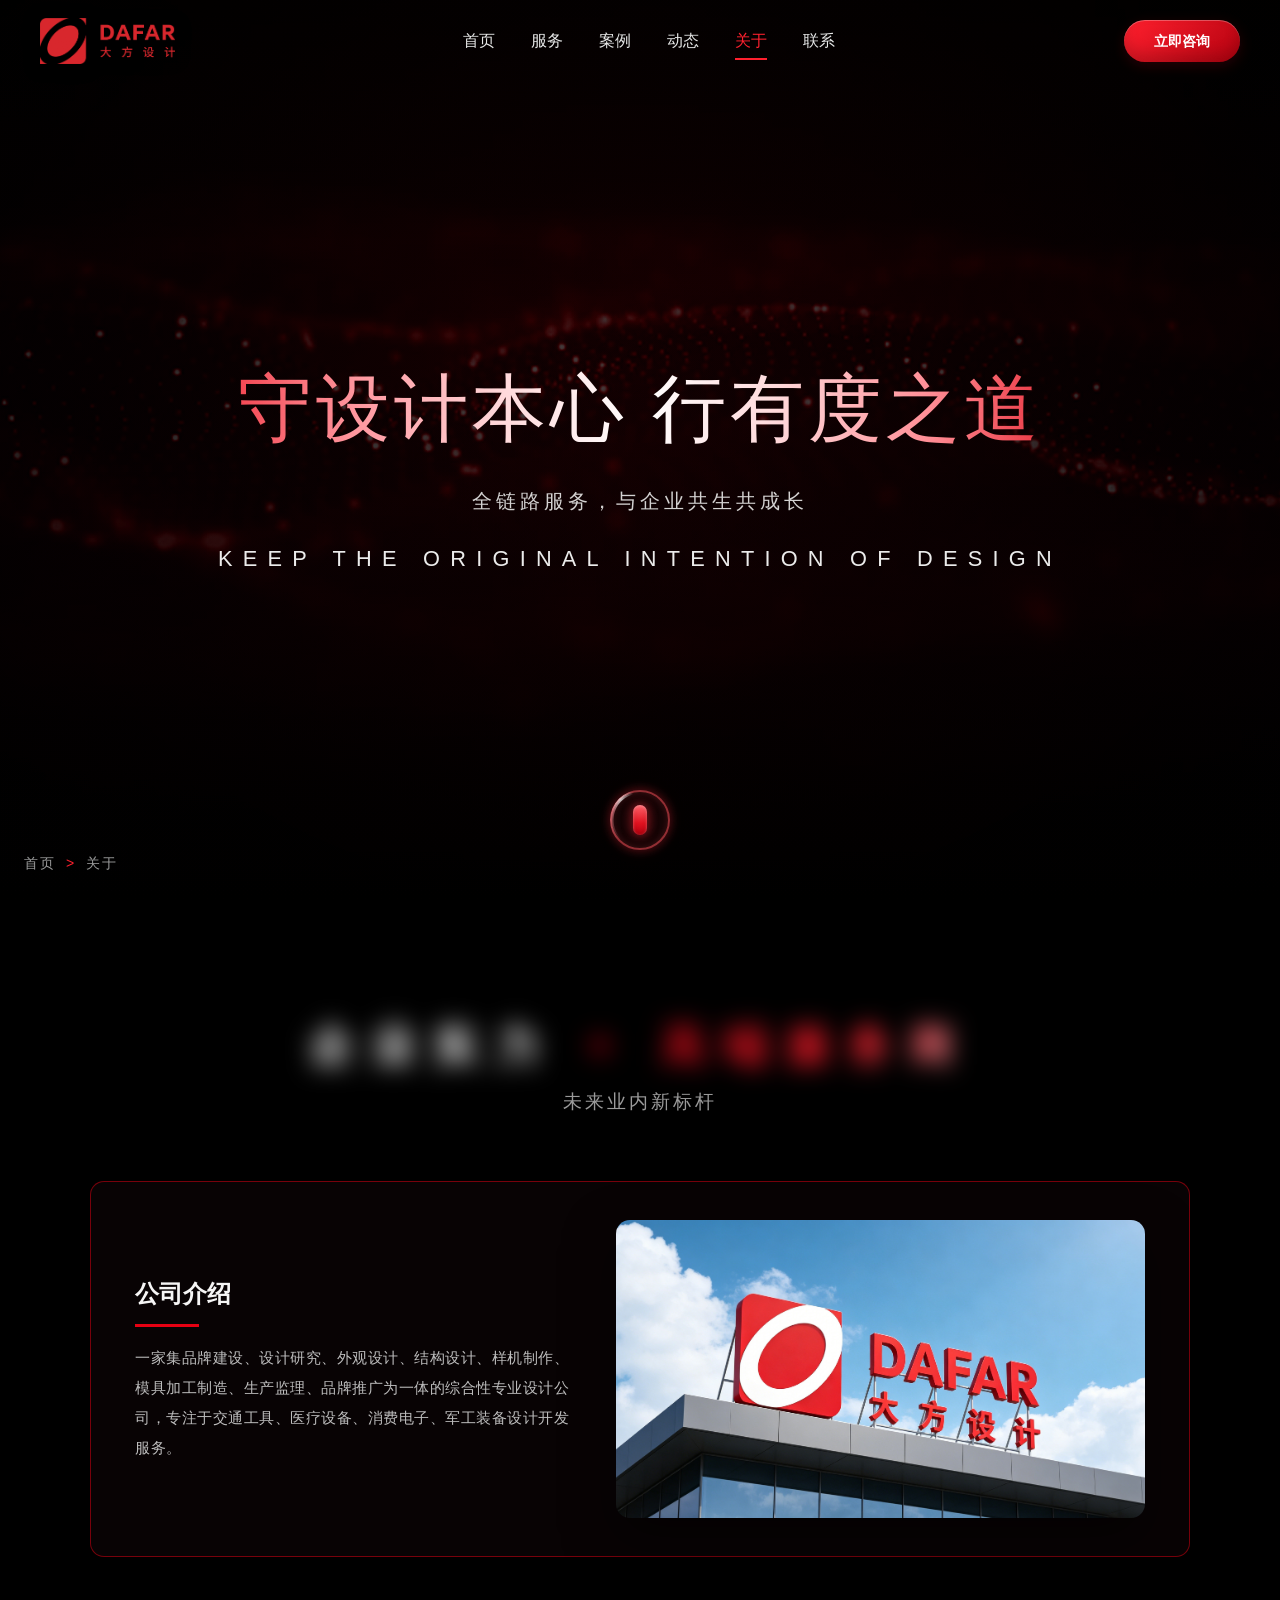
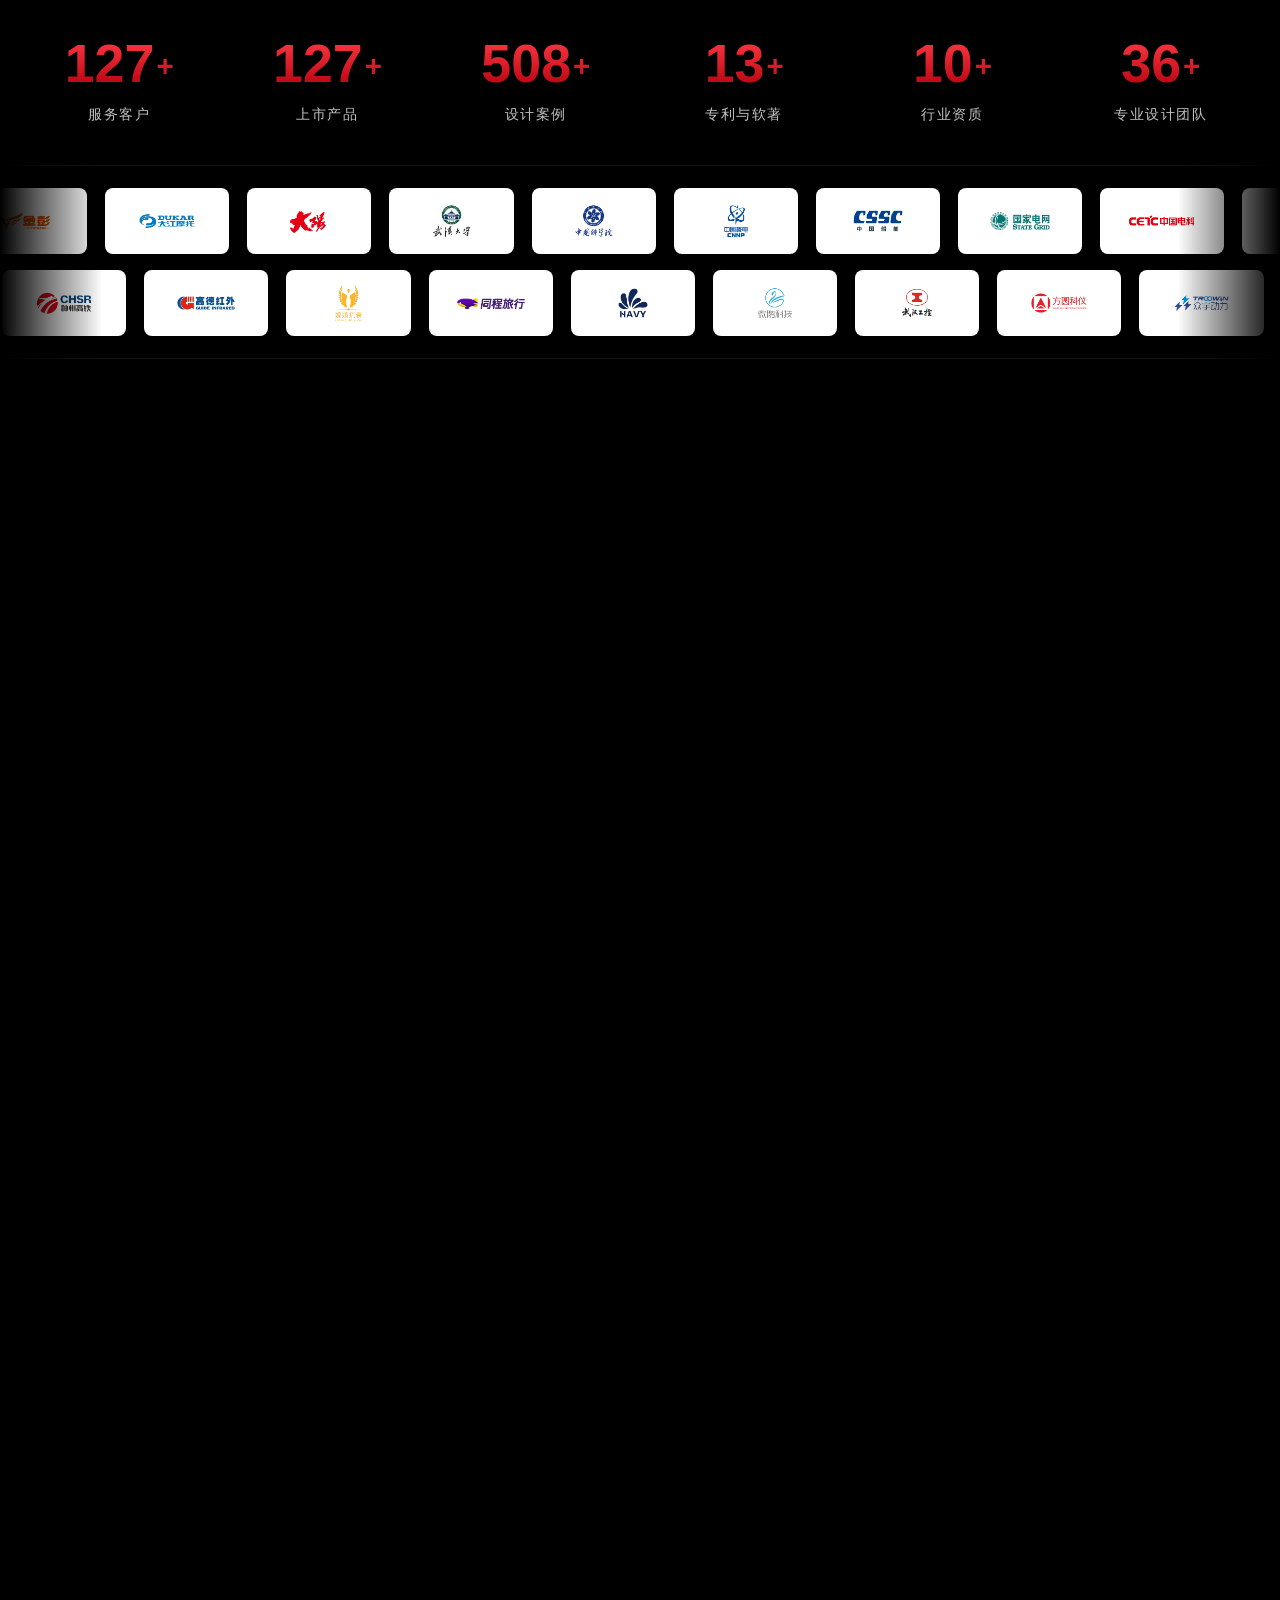
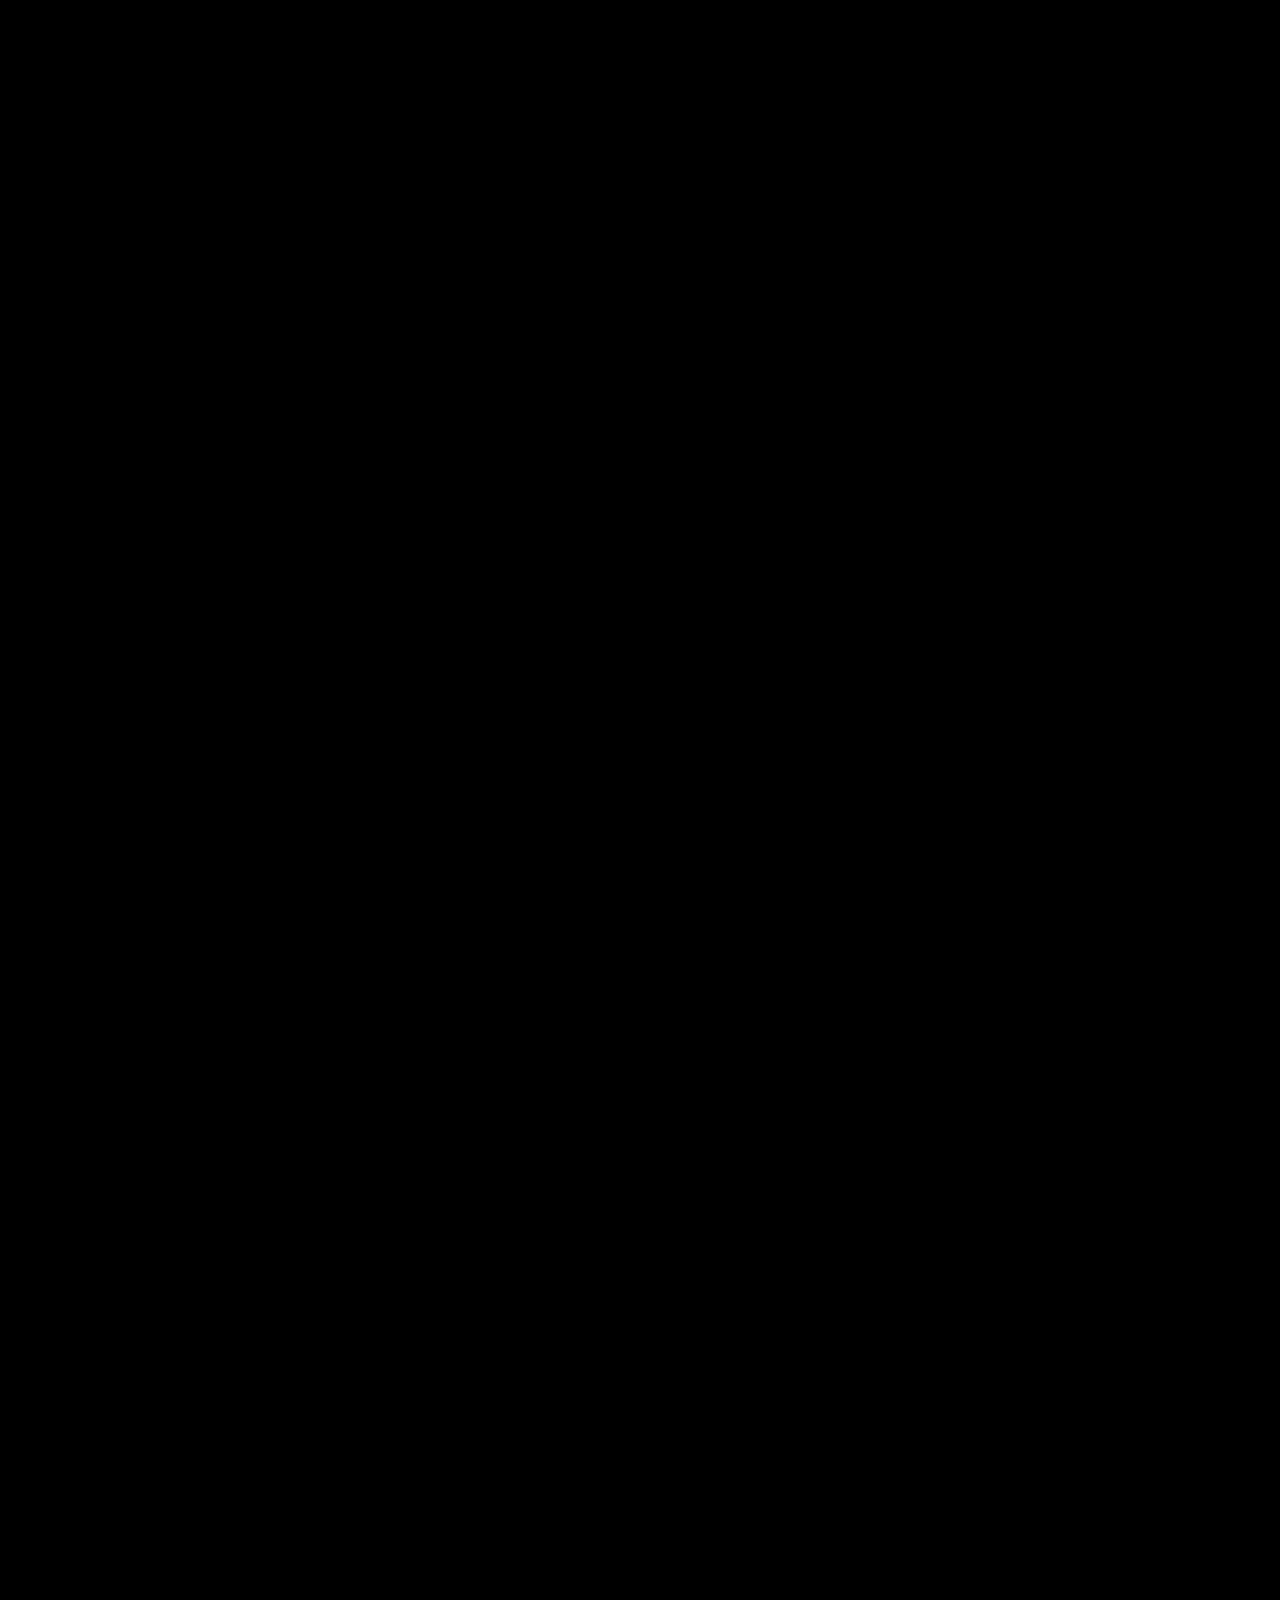
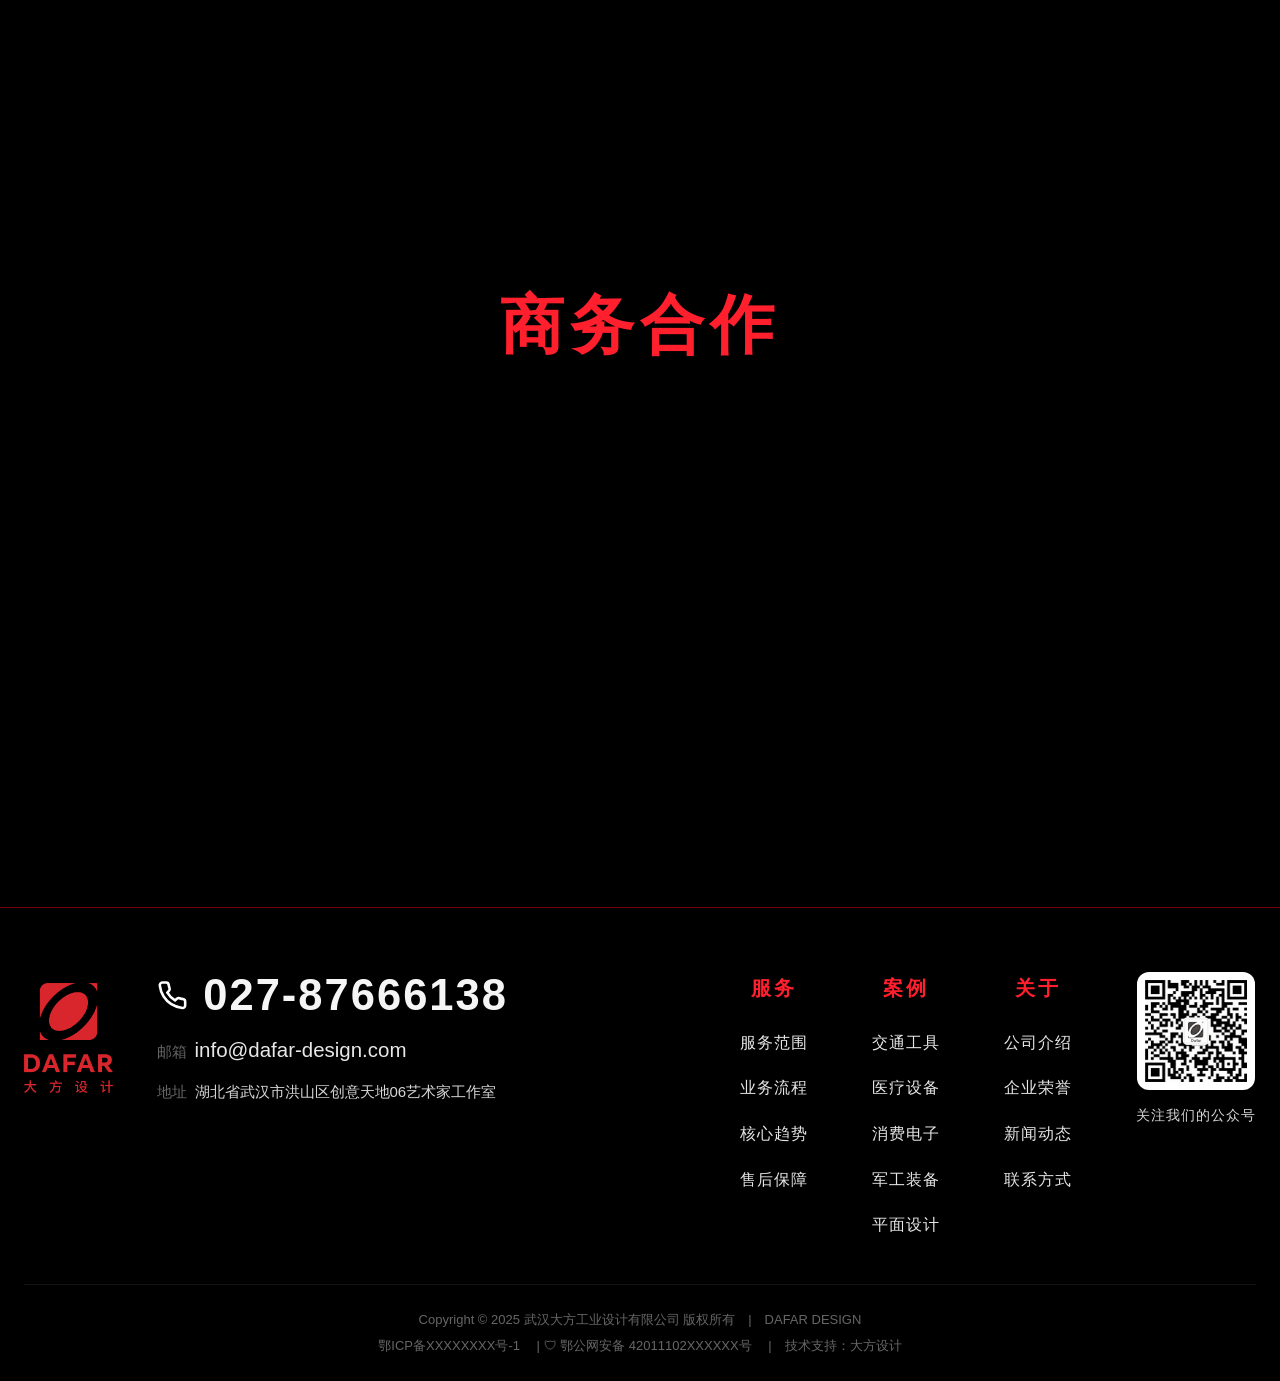
==== commit 02849c60: "feat: 证书放大/关闭按钮/动态子菜单/联系页文案/合作伙伴双行滚动 - 证书大图：卡片贴合图片本身，去掉铺满两侧的深色底，横竖图都按原比例撑满 - 关闭按钮：改用两段伪元素交叉线，90° 悬停旋" ====
--- a/about.html
+++ b/about.html
@@ -52,7 +52,12 @@
         <a href="cases.html#graphic">平面设计</a>
       </div>
     </li>
-    <li><a href="news.html">动态</a></li>
+    <li>
+      <a href="news.html">动态</a>
+      <div class="dropdown">
+        <a href="news.html">动态新闻</a>
+      </div>
+    </li>
     <li>
       <a href="about.html" class="active">关于</a>
       <div class="dropdown">
@@ -94,18 +99,17 @@
       <div class="intro-card reveal" id="intro">
         <div class="intro-copy">
           <h3>公司介绍</h3>
-          <p>武汉大方工业设计有限公司（DAFAR DESIGN）成立于 2013 年，是一家以工业设计为核心、覆盖结构设计、交互设计与品牌推广的全链路设计服务商。2015 年完成对武汉明匠工业设计的合并重组，2021 年成立武汉丰泰智造并自投 2000 平米机加工中心，打通了从设计到制造的最后一公里。</p>
-          <p style="margin-top:16px">公司先后获得“武汉市工业设计中心”“省级工业设计中心”“高新技术企业”“科技小巨人企业”“专精特新服务机构”等资质认定，服务覆盖家电、消费电子、装备制造、医疗器械、军工装备等多个行业，累计服务 200 余家客户、800 余个设计案例。</p>
-          <p style="margin-top:16px">2025 年，公司引入北京福睿斯特，全面扩展品牌设计与空间设计业务，并正式启动集团化运营模式，构建涵盖工业、品牌、空间的全维度设计生态圈。</p>
+          <p>一家集品牌建设、设计研究、外观设计、结构设计、样机制作、模具加工制造、生产监理、品牌推广为一体的综合性专业设计公司，专注于交通工具、医疗设备、消费电子、军工装备设计开发服务。</p>
         </div>
-        <div class="intro-pic"><img src="assets/about/building.jpg" alt="大方设计办公楼"></div>
+        <div class="intro-pic"><img src="assets/building.jpg" alt="大方设计公司大楼实景"></div>
       </div>
 
       <div class="stats" id="stats"></div>
     </div>
 
-    <div class="marquee" aria-hidden="true">
-      <div class="marquee-track" id="marquee"></div>
+    <div class="marquee-wall" aria-hidden="true">
+      <div class="marquee" data-dir="1" id="mq1"></div>
+      <div class="marquee" data-dir="-1" id="mq2"></div>
     </div>
   </section>
 
@@ -222,22 +226,48 @@
     return '<div class="stat reveal d'+(i%3+1)+'"><b data-count="'+s.n+'">0<i>'+s.suffix+'</i></b><span>'+s.label+'</span></div>';
   }).join('');
 
-  /* 合作品牌跑马灯 */
+  /* 合作品牌 logo：上下两条反向滚动，自动播放 + 可拖拽（与首页同一套） */
   var logos=[];
   for(var i=1;i<=29;i++)logos.push('assets/partners/'+i+'.png');
-  var track=logos.concat(logos).map(function(src){
-    return '<img src="'+src+'" alt="合作伙伴">';
-  }).join('');
-  document.getElementById('marquee').innerHTML=track;
+  var mid=Math.ceil(logos.length/2);
+  function fill(box,arr){
+    var once=arr.map(function(src){
+      return '<img src="'+src+'" alt="合作伙伴" loading="lazy">';
+    }).join('');
+    box.innerHTML=once+once;  /* 复制一份实现无缝循环 */
+  }
+  fill(document.getElementById('mq1'),logos.slice(0,mid));
+  fill(document.getElementById('mq2'),logos.slice(mid));
+
+  document.querySelectorAll('.marquee-wall .marquee').forEach(function(m){
+    var dir=+m.dataset.dir||1;
+    var paused=false,dragging=false,startX=0,startLeft=0,moved=false;
+    var half=function(){return m.scrollWidth/2};
+    if(dir<0) m.scrollLeft=half();
+    function wrap(){var h=half();if(m.scrollLeft<=0)m.scrollLeft+=h;else if(m.scrollLeft>=h)m.scrollLeft-=h;}
+    var vis=false;   /* 离屏时停写 scrollLeft */
+    new IntersectionObserver(function(es){vis=es[0].isIntersecting}).observe(m);
+    (function tick(){
+      if(vis&&!dragging&&!paused){m.scrollLeft+=0.55*dir;wrap();}
+      requestAnimationFrame(tick);
+    })();
+    m.addEventListener('mouseenter',function(){paused=true});
+    m.addEventListener('mouseleave',function(){paused=false;dragging=false;m.classList.remove('grabbing')});
+    m.addEventListener('pointerdown',function(e){dragging=true;moved=false;startX=e.clientX;startLeft=m.scrollLeft;m.classList.add('grabbing');m.setPointerCapture(e.pointerId)});
+    m.addEventListener('pointermove',function(e){if(!dragging)return;var dx=e.clientX-startX;if(Math.abs(dx)>4)moved=true;m.scrollLeft=startLeft-dx;wrap()});
+    function end(){dragging=false;m.classList.remove('grabbing')}
+    m.addEventListener('pointerup',end);m.addEventListener('pointercancel',end);
+    m.addEventListener('click',function(e){if(moved){e.preventDefault();e.stopPropagation()}},true);
+  });
 
   /* 资质证书 */
   var certs=[
-    ['省级工业设计中心','cert1'],['高新技术企业','cert2'],['武汉市工业设计中心','cert3'],
-    ['科技小巨人企业','cert4'],['专精特新服务机构','cert5'],['ISO 29001 认证','cert6'],
-    ['二类医疗器械注册证','cert7'],['发明专利证书','cert8']
+    ['高新技术企业','cert1'],['省级工业设计中心','cert2'],['武汉市工业设计中心','cert3'],
+    ['专精特新企业服务机构','cert4'],['工业设计协会理事单位','cert5'],['AAA 级企业信用等级','cert6'],
+    ['武汉市科技“小巨人”企业','cert7'],['低速无人驾驶产业联盟会员','cert8']
   ];
   document.getElementById('certGrid').innerHTML=certs.map(function(c,i){
-    return '<figure class="cert reveal-sc d'+(i%4+1)+(i===0?' on':'')+'">'+
+    return '<figure class="cert reveal-sc d'+(i%4+1)+'">'+
       '<div class="pic"><img src="assets/about/'+c[1]+'.png" alt="'+c[0]+'" loading="lazy"></div>'+
       '<figcaption class="cap">'+c[0]+'</figcaption></figure>';
   }).join('');
@@ -245,11 +275,14 @@
   /* 证书点击放大 */
   document.querySelectorAll('.cert').forEach(function(fig){
     fig.addEventListener('click',function(){
-      document.querySelectorAll('.cert').forEach(function(f){f.classList.remove('on')});
-      fig.classList.add('on');
       var im=fig.querySelector('img');
       openModal(fig.querySelector('.cap').textContent,'大方设计资质证书 — 点击关闭查看大图。',im.src,true);
     });
+  });
+
+  /* 专利证书点击放大 */
+  document.querySelectorAll('#patentStage img').forEach(function(im){
+    im.addEventListener('click',function(){openModal('专利证书','大方设计专利与资质证书 — 点击关闭查看大图。',im.src,true)});
   });
 
   /* 数字滚动需要重新绑定（节点是后插入的） */
--- a/assets/site.css
+++ b/assets/site.css
@@ -127,14 +127,15 @@
   overflow:hidden;background:linear-gradient(160deg,#1a0508 0%,#0c0203 55%,#000 100%);
 }
 .sub-hero-bg{position:absolute;inset:0;overflow:hidden}
+/* 与首页/服务/案例统一暗调：原图压暗降饱和，红光只作氛围点缀 */
 .sub-hero-bg img{width:100%;height:100%;object-fit:cover;object-position:50% 50%;
-  filter:brightness(.9) saturate(1.1);
+  filter:brightness(.42) saturate(.82) contrast(1.06);
   transform:scale(1.06);animation:subDrift 30s ease-in-out infinite alternate}
 @keyframes subDrift{from{transform:scale(1.06) translate(0,0)}to{transform:scale(1.12) translate(-1.2%,1%)}}
 .sub-hero-tint{position:absolute;inset:0;pointer-events:none;
   background:
-    radial-gradient(ellipse at 50% 42%,transparent 40%,rgba(0,0,0,.45) 100%),
-    linear-gradient(180deg,rgba(0,0,0,.5) 0%,transparent 26%,transparent 62%,rgba(0,0,0,.9) 100%)}
+    radial-gradient(ellipse at 50% 44%,rgba(18,0,3,.18) 0%,rgba(0,0,0,.5) 72%,rgba(0,0,0,.78) 100%),
+    linear-gradient(180deg,rgba(0,0,0,.62) 0%,rgba(8,0,2,.22) 28%,rgba(8,0,2,.3) 62%,#000 100%)}
 .sub-hero-inner{position:relative;z-index:2;text-align:center;padding:120px 24px 80px}
 .sub-hero-inner h1{
   font-size:clamp(36px,5.8vw,74px);font-weight:200;letter-spacing:4px;line-height:1.25;
@@ -155,6 +156,15 @@
   opacity:0;transform:translateY(18px);filter:blur(10px);animation:subIn .9s .45s var(--ease-out) forwards;
 }
 .sub-hero-inner h1 + .sub{margin-top:26px}
+/* 联系页首屏：主句 + 说明 */
+.sub-hero-inner .hero-lead{
+  margin-top:34px;font-size:clamp(19px,2.4vw,32px);font-weight:300;letter-spacing:5px;
+  color:#fff;text-shadow:0 2px 24px rgba(0,0,0,.5);
+  opacity:0;transform:translateY(18px);filter:blur(10px);animation:subIn .9s .6s var(--ease-out) forwards}
+.sub-hero-inner .hero-note{
+  margin-top:16px;font-size:clamp(13px,1.25vw,16.5px);font-weight:300;letter-spacing:3px;line-height:2;
+  color:rgba(255,255,255,.66);
+  opacity:0;transform:translateY(16px);filter:blur(10px);animation:subIn .9s .72s var(--ease-out) forwards}
 .sub-hero-inner .act{margin-top:44px;opacity:0;transform:translateY(18px);animation:subIn .9s .75s var(--ease-out) forwards}
 @keyframes subIn{to{opacity:1;filter:blur(0);transform:none}}
 
@@ -196,18 +206,35 @@
 /* 动态页 Banner：键盘上的地球（设计与 PDF 一致：标题压在图上 + 下方品牌 LOGO 圆） */
 .sub-hero.branded{padding-bottom:130px}
 .brand-orb{
-  position:relative;z-index:6;margin:-96px auto 0;width:172px;height:172px;border-radius:50%;
-  background:radial-gradient(circle at 50% 38%,#fff 0%,#fff 58%,#e9e9e9 100%);
-  display:flex;align-items:center;justify-content:center;
-  box-shadow:0 0 0 12px rgba(18,18,18,.9),0 0 0 13px rgba(255,255,255,.10),0 30px 70px rgba(0,0,0,.75);
+  position:relative;z-index:6;margin:-96px auto 0;width:176px;height:176px;border-radius:50%;
+  display:flex;align-items:center;justify-content:center;isolation:isolate;
+  background:
+    radial-gradient(circle at 50% 26%,#ffffff 0%,#fdfdfd 42%,#f1f1f1 68%,#dfe0e0 88%,#cfd0d1 100%);
+  box-shadow:
+    inset 0 1px 0 rgba(255,255,255,.95),
+    inset 0 -14px 26px -14px rgba(0,0,0,.14),
+    0 0 0 9px #101010,
+    0 0 0 10px rgba(255,255,255,.09),
+    0 0 0 11px rgba(230,0,18,.22),
+    0 26px 60px -12px rgba(0,0,0,.85),
+    0 0 90px -10px rgba(230,0,18,.35);
   animation:orbFloat 7s ease-in-out infinite;
 }
-.brand-orb::before{
-  content:"";position:absolute;inset:-12px;border-radius:50%;
-  background:conic-gradient(from 0deg,transparent,rgba(255,40,55,.35),transparent 40%);
-  animation:orbSpin 9s linear infinite;filter:blur(3px);z-index:-1;
-}
-.brand-orb img{width:64%;height:auto;filter:drop-shadow(0 4px 10px rgba(0,0,0,.12))}
+/* 内圈细红线 + 顶部玻璃高光 */
+.brand-orb::before{content:"";position:absolute;inset:8px;border-radius:50%;
+  background:
+    radial-gradient(ellipse 72% 46% at 50% -4%,rgba(255,255,255,.95),rgba(255,255,255,0) 70%),
+    radial-gradient(circle at 50% 118%,rgba(0,0,0,.07),transparent 55%);
+  box-shadow:inset 0 0 0 1px rgba(230,0,18,.16);
+  z-index:2;pointer-events:none}
+/* 外圈缓慢扫过的红色光弧（只动 transform，不糊） */
+.brand-orb::after{content:"";position:absolute;inset:-9px;border-radius:50%;z-index:-1;
+  background:conic-gradient(from 0deg,transparent 0deg,rgba(255,34,48,.0) 250deg,rgba(255,34,48,.55) 320deg,rgba(255,34,48,.0) 360deg);
+  -webkit-mask:radial-gradient(farthest-side,transparent calc(100% - 3px),#000 calc(100% - 3px));
+  mask:radial-gradient(farthest-side,transparent calc(100% - 3px),#000 calc(100% - 3px));
+  animation:orbSpin 7s linear infinite}
+.brand-orb img{width:60%;height:auto;position:relative;z-index:1;
+  filter:drop-shadow(0 2px 3px rgba(0,0,0,.16)) drop-shadow(0 8px 16px rgba(230,0,18,.18))}
 @keyframes orbFloat{0%,100%{transform:translateY(0)}50%{transform:translateY(-9px)}}
 @keyframes orbSpin{to{transform:rotate(360deg)}}
 
@@ -220,76 +247,143 @@
 .page-title p{margin-top:14px;color:var(--text-dim);letter-spacing:3px;font-size:clamp(14px,1.5vw,17px)}
 @keyframes titleGlow{0%,100%{text-shadow:0 0 28px rgba(230,0,18,.35)}50%{text-shadow:0 0 60px rgba(230,0,18,.85),0 0 110px rgba(230,0,18,.45)}}
 
-/* ---------- 案例详情 ---------- */
-.pd-hero{padding:150px 0 0}
-.pd-wrap{display:grid;grid-template-columns:minmax(0,1.02fr) minmax(0,1fr);gap:clamp(32px,4.5vw,70px);align-items:start}
-.pd-gallery{position:sticky;top:110px}
-.pd-main{
-  border-radius:14px;overflow:hidden;background:#f3f3f3;position:relative;
-  aspect-ratio:4/3;display:flex;align-items:center;justify-content:center;
-  box-shadow:0 30px 70px rgba(0,0,0,.55);
-}
-.pd-main img{width:100%;height:100%;object-fit:cover;transition:opacity .45s var(--ease-out),transform .8s var(--ease-out)}
-.pd-main.is-fade img{opacity:.15;transform:scale(1.02)}
-.pd-main .ph{width:100%;height:100%;display:flex;align-items:center;justify-content:center;
-  background:linear-gradient(150deg,#1c1c1e,#0d0d0f);color:#8a8a8f;font-size:15px;letter-spacing:2px}
-.pd-name{
-  background:linear-gradient(135deg,var(--red-bright),var(--red-deep));color:#fff;
-  font-size:clamp(20px,2.2vw,27px);font-weight:700;letter-spacing:4px;text-align:center;
-  padding:20px 16px;
-}
-.pd-thumbs{display:grid;grid-template-columns:repeat(3,1fr);gap:12px;margin-top:14px}
-.pd-thumb{
-  aspect-ratio:16/10;border-radius:8px;overflow:hidden;background:#f2f2f2;position:relative;
-  border:2px solid transparent;transition:border-color .3s,transform .35s var(--ease-spring),opacity .3s;
-  opacity:.62;
-}
+/* ---------- 案例详情（对齐 PDF 第四页） ---------- */
+.sub-hero.case-hero{min-height:clamp(520px,54vw,830px)}
+
+/* 面包屑：Hero 下方的黑色条带（PDF 中不在图内） */
+.pd-crumb,.crumb-bar{background:#000;border-bottom:0}
+.pd-crumb .container,.crumb-bar .container{display:flex;align-items:center;gap:12px;
+  padding-top:clamp(20px,2.2vw,30px);padding-bottom:clamp(20px,2.2vw,30px);
+  font-size:13.5px;letter-spacing:2px;color:#8d8d8d}
+.pd-crumb a,.crumb-bar a{transition:color .3s}
+.pd-crumb a:hover,.crumb-bar a:hover{color:var(--red-bright)}
+.pd-crumb .sp,.crumb-bar .sp{color:#5a5a5a;font-size:12px}
+.pd-crumb .cur,.crumb-bar .cur{color:#cfcfcf}
+
+.pd-hero{padding:clamp(34px,4.6vw,66px) 0 0}
+.pd-wrap{display:grid;grid-template-columns:minmax(0,1.32fr) minmax(0,1fr);
+  gap:clamp(32px,5.2vw,80px);align-items:start}
+
+/* 左：白色卡片（图 + 紧贴的红色名称条） */
+.pd-gallery{position:sticky;top:104px}
+.pd-card{background:#fff;border-radius:14px;overflow:hidden;
+  box-shadow:0 34px 80px -18px rgba(0,0,0,.75)}
+.pd-main{position:relative;aspect-ratio:16/9;background:#fff;display:flex;align-items:center;justify-content:center}
+.pd-main img{width:100%;height:100%;object-fit:contain;padding:2.5%;
+  transition:opacity .4s var(--ease-out),transform .7s var(--ease-out)}
+.pd-main.is-fade img{opacity:0;transform:scale(.985)}
+.pd-main .ph{width:100%;height:100%;display:flex;flex-direction:column;align-items:center;
+  justify-content:center;gap:14px;background:#fff;
+  background-image:
+    linear-gradient(#f4f4f4 1px,transparent 1px),
+    linear-gradient(90deg,#f4f4f4 1px,transparent 1px);
+  background-size:46px 46px;background-position:center}
+.pd-main .ph-in{font-size:clamp(20px,1.9vw,27px);font-weight:700;letter-spacing:5px;
+  color:#cfcfcf;text-indent:5px}
+.pd-main .ph-note{position:relative;padding-top:16px;font-size:12.5px;letter-spacing:4px;
+  color:#a9a9a9;text-indent:4px}
+.pd-main .ph-note::before{content:"";position:absolute;top:0;left:50%;transform:translateX(-50%);
+  width:38px;height:2px;background:#e60012}
+.pd-name{background:#e60012;color:#fff;text-align:center;
+  font-size:clamp(19px,1.9vw,26px);font-weight:700;letter-spacing:6px;
+  padding:clamp(14px,1.5vw,21px) 18px;text-indent:6px}
+
+/* 缩略图 + 左右箭头条 */
+.pd-thumbs-row{display:flex;align-items:stretch;gap:10px;margin-top:14px}
+.pd-arrow{flex:0 0 38px;border-radius:4px;background:#3a3a3a;color:#fff;
+  display:flex;align-items:center;justify-content:center;font-size:15px;line-height:1;
+  transition:background .3s,color .3s;user-select:none}
+.pd-arrow:hover{background:#e60012}
+.pd-thumbs{flex:1;min-width:0;display:grid;grid-template-columns:repeat(3,1fr);gap:10px}
+.pd-thumb{position:relative;aspect-ratio:16/10;border-radius:4px;overflow:hidden;background:#f4f4f4;
+  border:2px solid transparent;opacity:.72;
+  transition:border-color .3s,opacity .3s,transform .35s var(--ease-spring)}
 .pd-thumb img{width:100%;height:100%;object-fit:cover}
-.pd-thumb:hover{transform:translateY(-3px);opacity:1}
-.pd-thumb.on{border-color:var(--red-bright);opacity:1;box-shadow:0 8px 24px rgba(230,0,18,.3)}
-.pd-info h1{
-  font-size:clamp(28px,3.6vw,46px);font-weight:800;line-height:1.25;letter-spacing:2px;margin-bottom:30px;
-}
-.pd-label{
-  color:var(--red-bright);font-size:clamp(17px,1.7vw,21px);font-weight:700;letter-spacing:2px;
-  display:flex;align-items:center;gap:12px;margin:34px 0 14px;
-}
-.pd-label::before{content:"";width:4px;height:18px;border-radius:2px;background:linear-gradient(180deg,var(--red-bright),var(--red-deep));box-shadow:0 0 12px var(--red-glow)}
-.pd-info p{color:#c9c9c9;font-size:15.5px;line-height:2.05;text-align:justify}
-.pd-points{counter-reset:pt;display:flex;flex-direction:column;gap:12px;margin-top:6px}
-.pd-points li{counter-increment:pt;position:relative;padding-left:34px;color:#dcdcdc;font-size:15.5px;line-height:1.85}
-.pd-points li::before{
-  content:counter(pt);position:absolute;left:0;top:2px;width:22px;height:22px;border-radius:50%;
-  font-size:12px;font-weight:700;color:#fff;display:flex;align-items:center;justify-content:center;
-  background:linear-gradient(135deg,var(--red-bright),var(--red-deep));box-shadow:0 3px 10px rgba(230,0,18,.35);
-}
-.pd-tags{display:flex;flex-wrap:wrap;gap:10px;margin-top:26px}
-.pd-tags span{font-size:12.5px;letter-spacing:1.5px;color:#cfcfcf;padding:6px 14px;border-radius:20px;
-  border:1px solid rgba(230,0,18,.35);background:rgba(230,0,18,.07)}
-
-/* 参数 / 场景 表 */
-.pd-block{padding:96px 0 0}
+.pd-thumb:hover{opacity:1;transform:translateY(-2px)}
+.pd-thumb.on{border-color:#e60012;opacity:1}
+
+/* 右：标题 / 概述 / 亮点 */
+.pd-info{padding-top:clamp(2px,1.6vw,22px)}
+.pd-info h1{font-size:clamp(28px,2.9vw,40px);font-weight:700;letter-spacing:2px;
+  line-height:1.3;margin-bottom:clamp(18px,2vw,30px)}
+.pd-label{color:#e60012;font-size:clamp(16px,1.45vw,20px);font-weight:700;letter-spacing:2px;
+  margin:clamp(22px,2.2vw,32px) 0 12px}
+.pd-label:first-of-type{margin-top:0}
+.pd-info p{color:#d2d2d2;font-size:15px;line-height:2.15;letter-spacing:1.6px;text-align:justify}
+.pd-points{counter-reset:pt;display:flex;flex-direction:column;gap:9px}
+.pd-points li{counter-increment:pt;position:relative;padding-left:26px;
+  color:#d8d8d8;font-size:14.5px;line-height:1.95;letter-spacing:1.2px}
+.pd-points li::before{content:counter(pt) ".";position:absolute;left:0;top:0;color:#d8d8d8}
+
+/* 参数 / 场景 */
+.pd-block{padding:clamp(56px,7vw,104px) 0 0}
+.pd-sec-label{color:#e60012;font-size:clamp(17px,1.5vw,21px);font-weight:700;letter-spacing:3px;
+  margin-bottom:clamp(20px,2.4vw,32px)}
 .pd-table{width:100%;border-collapse:separate;border-spacing:0 6px;table-layout:fixed}
-.pd-table tr{background:#141414;transition:background .3s}
-.pd-table tr:nth-child(even){background:#1c1c1c}
-.pd-table tr:hover{background:#241012}
-.pd-table th,.pd-table td{padding:20px 26px;font-size:14.5px;text-align:left;vertical-align:top}
-.pd-table th{width:17%;color:#fff;font-weight:700;letter-spacing:1.5px;white-space:nowrap}
-.pd-table td{color:#b9b9b9;line-height:1.8}
-.pd-table td.wide{width:auto}
-
-/* 上下篇 */
-.pd-nav{display:grid;grid-template-columns:1fr 1fr;gap:18px;padding:80px 0 0}
-.pd-nav a{
-  display:flex;flex-direction:column;gap:8px;padding:24px 28px;border-radius:12px;
-  border:1px solid var(--line);background:linear-gradient(160deg,#131313,#0a0a0a);
-  transition:border-color .35s,transform .35s var(--ease-spring),background .35s;
-}
-.pd-nav a:hover{border-color:rgba(230,0,18,.55);transform:translateY(-4px);background:linear-gradient(160deg,#1a0d0f,#0a0a0a)}
-.pd-nav .k{font-size:12px;letter-spacing:3px;color:var(--text-faint)}
-.pd-nav .v{font-size:17px;font-weight:700;color:#eee}
-.pd-nav a:hover .v{color:var(--red-bright)}
-.pd-nav .next{text-align:right;align-items:flex-end}
+.pd-table th,.pd-table td{padding:clamp(14px,1.5vw,21px) clamp(16px,2vw,32px);
+  font-size:14px;text-align:left;vertical-align:middle;line-height:1.75}
+.pd-table th{color:#fff;font-weight:700;letter-spacing:2px;white-space:nowrap}
+.pd-table td{color:#b9b9b9;letter-spacing:1px}
+.pd-spec th.k{width:15%}
+.pd-spec td.v{width:30%}
+.pd-spec th.k2{width:15%}
+.pd-spec td.v2{width:40%}
+.pd-spec tr{background:#262626;transition:background .3s}
+.pd-spec tr:nth-child(even){background:#1b1b1b}
+.pd-spec tr:hover{background:#2e1a1c}
+.pd-apps th.k{width:21%}
+.pd-apps tr{background:#262626;transition:background .3s}
+.pd-apps tr:nth-child(even){background:#1b1b1b}
+.pd-apps tr:hover{background:#2e1a1c}
+.pd-apps .k{border-radius:4px 0 0 4px}
+.pd-apps td:last-child{border-radius:0 4px 4px 0}
+
+/* ---------- 动态页：品牌卡（对齐 PSD 第五页第二屏） ---------- */
+.news-brand{position:relative;padding:clamp(64px,7.6vw,124px) 24px 0}
+.nb-wrap{position:relative;container-type:inline-size;max-width:1180px;margin:0 auto}
+/* 卡片：上沿正中挖出半圆缺口，白色 LOGO 圆压在上面 */
+.nb-card{
+  position:relative;width:100%;aspect-ratio:1574/834;border-radius:2.6cqw;
+  overflow:hidden;isolation:isolate;
+  background:#0b0d10;
+  box-shadow:0 40px 90px -30px rgba(0,0,0,.95);
+  -webkit-mask:radial-gradient(circle 15.1cqw at 50% 0,transparent calc(100% - 2px),#000 100%);
+          mask:radial-gradient(circle 15.1cqw at 50% 0,transparent calc(100% - 2px),#000 100%);
+}
+.nb-photo{position:absolute;inset:0;width:100%;height:100%;object-fit:cover;object-position:50% 0;
+  filter:brightness(.52) saturate(.45) contrast(1.05);
+  transform:scale(1.03);animation:nbDrift 28s ease-in-out infinite alternate}
+@keyframes nbDrift{from{transform:scale(1.03)}to{transform:scale(1.08) translate(-1%,.6%)}}
+.nb-card::after{content:"";position:absolute;inset:0;z-index:2;pointer-events:none;
+  background:
+    radial-gradient(ellipse 60% 74% at 50% 54%,rgba(0,0,0,.34),rgba(0,0,0,.04) 72%),
+    linear-gradient(180deg,rgba(2,3,5,.5) 0%,rgba(2,3,5,.14) 38%,rgba(2,3,5,.5) 100%)}
+.nb-copy{position:absolute;z-index:3;left:0;right:0;top:38.6%;padding:0 8%;text-align:center}
+.nb-copy h2{
+  font-size:clamp(20px,3.15cqw,52px);font-weight:700;letter-spacing:.16em;text-indent:.16em;
+  color:#fff;text-shadow:0 2px 20px rgba(0,0,0,.55)}
+.nb-copy p{
+  margin:1.15em auto 0;max-width:59.6%;font-size:clamp(12.5px,1.85cqw,31px);line-height:1.62;
+  letter-spacing:.1em;text-indent:.1em;color:rgba(240,243,248,.93);text-shadow:0 1px 14px rgba(0,0,0,.5)}
+/* 白色 LOGO 圆：外灰银环 + 内白盘 */
+.nb-orb{
+  position:absolute;z-index:4;left:50%;top:0;transform:translate(-50%,-50%);
+  width:21.35cqw;height:21.35cqw;border-radius:50%;
+  display:flex;align-items:center;justify-content:center;isolation:isolate;
+  background:radial-gradient(circle at 50% 22%,#fbfbfb 0%,#eeeef0 46%,#cfd1d3 76%,#8e9092 100%);
+  box-shadow:0 20px 46px -12px rgba(0,0,0,.9),0 0 0 1px rgba(255,255,255,.16);
+  animation:orbFloatNb 7s ease-in-out infinite;
+}
+@keyframes orbFloatNb{0%,100%{transform:translate(-50%,-50%)}50%{transform:translate(-50%,calc(-50% - 9px))}}
+.nb-orb::before{content:"";position:absolute;inset:7.4%;border-radius:50%;z-index:0;
+  background:radial-gradient(circle at 50% 26%,#ffffff 0%,#fdfdfd 56%,#f0f0f1 88%,#e4e5e6 100%);
+  box-shadow:inset 0 -8px 18px -10px rgba(0,0,0,.14),inset 0 1px 0 rgba(255,255,255,.9)}
+.nb-orb img{position:relative;z-index:1;width:37.8%;height:auto;
+  filter:drop-shadow(0 2px 4px rgba(0,0,0,.12))}
+.nb-mark{position:relative;z-index:5;text-align:center;padding:5.8cqw 0 0}
+.nb-mark .en-mark{
+  font-size:clamp(13px,1.9cqw,31px);font-weight:600;letter-spacing:.36em;text-indent:.36em;
+  color:var(--red-bright);text-transform:uppercase}
 
 /* ---------- 动态列表 ---------- */
 .news-wrap{padding:110px 0 0}
@@ -371,17 +465,18 @@
 
 /* ---------- 关于 ---------- */
 .about-intro{padding:120px 0 0}
+/* 与首页「企业实力」同款：红色细描边卡片，右侧圆角图片内嵌 */
 .intro-card{
-  display:grid;grid-template-columns:1.15fr 1fr;gap:0;border:1px solid rgba(230,0,18,.45);border-radius:14px;overflow:hidden;
-  background:linear-gradient(160deg,#0f0f0f,#080808);
-}
-.intro-copy{padding:clamp(28px,3.6vw,54px)}
-.intro-copy h3{font-size:clamp(22px,2.4vw,30px);font-weight:800;letter-spacing:2px;margin-bottom:26px;position:relative;display:inline-block}
-.intro-copy h3::after{content:"";position:absolute;left:0;bottom:-12px;width:56px;height:3px;background:var(--red-bright);box-shadow:0 0 14px var(--red-glow)}
-.intro-copy p{color:#c3c3c3;font-size:15.5px;line-height:2.1;text-align:justify}
-.intro-pic{position:relative;min-height:320px;overflow:hidden}
-.intro-pic img{width:100%;height:100%;object-fit:cover;transition:transform 1s var(--ease-out)}
-.intro-card:hover .intro-pic img{transform:scale(1.05)}
+  display:grid;grid-template-columns:1fr 1.2fr;gap:40px;align-items:center;
+  border:1px solid rgba(230,0,18,.5);border-radius:14px;padding:38px 44px;
+  max-width:1100px;margin:0 auto;background:rgba(20,8,10,.4);
+}
+.intro-copy h3{font-size:24px;font-weight:800;margin-bottom:16px;position:relative;padding-bottom:14px}
+.intro-copy h3::after{content:"";position:absolute;left:0;bottom:0;width:64px;height:3px;background:var(--red)}
+.intro-copy p{color:#bdbdbd;font-size:15px;line-height:2;letter-spacing:.5px}
+.intro-pic{border-radius:14px;overflow:hidden;aspect-ratio:16/9;box-shadow:var(--shadow)}
+.intro-pic img{width:100%;height:100%;object-fit:cover;display:block;transition:transform .6s var(--ease-out)}
+.intro-pic:hover img{transform:scale(1.05)}
 
 .stats{display:grid;grid-template-columns:repeat(6,1fr);gap:18px;padding:80px 0 40px}
 .stat{text-align:center}
@@ -391,13 +486,16 @@
 .stat b i{font-style:normal;font-size:.55em;vertical-align:6px;margin-left:2px}
 .stat span{display:block;margin-top:12px;font-size:14px;color:#c2c2c2;letter-spacing:1.5px}
 
-.marquee{overflow:hidden;position:relative;padding:24px 0;border-top:1px solid var(--line);border-bottom:1px solid var(--line);
+.marquee-wall{position:relative;padding:22px 0;border-top:1px solid var(--line);border-bottom:1px solid var(--line);
   -webkit-mask-image:linear-gradient(90deg,transparent,#000 8%,#000 92%,transparent);
           mask-image:linear-gradient(90deg,transparent,#000 8%,#000 92%,transparent)}
-.marquee-track{display:flex;gap:18px;width:max-content;animation:marq 46s linear infinite}
-.marquee:hover .marquee-track{animation-play-state:paused}
-.marquee-track img{height:66px;width:auto;background:#fff;border-radius:8px;padding:10px 18px;object-fit:contain}
-@keyframes marq{to{transform:translateX(-50%)}}
+.marquee-wall .marquee{display:flex;gap:18px;overflow-x:hidden;overflow-y:hidden;position:relative;
+  cursor:grab;touch-action:pan-y;-ms-overflow-style:none;scrollbar-width:none}
+.marquee-wall .marquee::-webkit-scrollbar{display:none}
+.marquee-wall .marquee.grabbing{cursor:grabbing}
+.marquee-wall .marquee+.marquee{margin-top:16px}
+.marquee-wall .marquee img{flex:0 0 auto;height:66px;width:auto;background:#fff;border-radius:8px;
+  padding:10px 18px;object-fit:contain;user-select:none;-webkit-user-drag:none;pointer-events:none}
 
 .cert-grid{display:grid;grid-template-columns:repeat(4,1fr);gap:24px}
 .cert{border-radius:10px;overflow:hidden;background:#fff;transition:transform .45s var(--ease-spring),box-shadow .45s;cursor:zoom-in}
@@ -405,19 +503,27 @@
 .cert .pic{aspect-ratio:285/188;display:flex;align-items:center;justify-content:center;padding:14px;background:#fff}
 .cert .pic img{max-width:100%;max-height:100%;object-fit:contain}
 .cert .cap{background:#d9d9d9;color:#222;font-size:15px;text-align:center;padding:13px 10px;letter-spacing:1px;transition:.35s}
-.cert.on .cap{background:linear-gradient(135deg,var(--red-bright),var(--red-deep));color:#fff}
 .cert:hover .cap{background:linear-gradient(135deg,var(--red-bright),var(--red-deep));color:#fff}
 
-.patent-stage{position:relative;display:flex;justify-content:center;align-items:flex-end;height:420px;margin-top:20px;overflow:hidden}
-.patent-stage img{position:absolute;height:300px;width:auto;border-radius:4px;
-  box-shadow:0 18px 44px rgba(0,0,0,.65);transition:transform .5s var(--ease-spring),filter .5s;
-  filter:brightness(.8)}
-.patent-stage img:hover{transform:translateY(-14px) scale(1.04)!important;filter:brightness(1);z-index:9}
-.patent-stage img:nth-child(1){left:6%;transform:translateY(36px) rotate(-7deg)}
-.patent-stage img:nth-child(2){left:22%;transform:translateY(14px) rotate(-4deg)}
-.patent-stage img:nth-child(3){left:50%;transform:translateX(-50%);height:390px;z-index:3}
-.patent-stage img:nth-child(4){right:22%;transform:translateY(14px) rotate(4deg)}
-.patent-stage img:nth-child(5){right:6%;transform:translateY(36px) rotate(7deg)}
+/* 专利证书：中间竖版专利证书为主角，两侧横版证书由大到小呈弧形展开、整体完整可见；
+   进场时由中心扇形散开，悬停的那张上浮放大并置顶。尺寸统一乘 --k 适配屏宽 */
+.patent-stage{--k:1;position:relative;height:calc(var(--k)*470px);margin-top:30px}
+.patent-stage::after{content:"";position:absolute;left:50%;bottom:calc(var(--k)*8px);width:calc(var(--k)*900px);height:calc(var(--k)*60px);
+  transform:translateX(-50%);border-radius:50%;pointer-events:none;
+  background:radial-gradient(ellipse at center,rgba(230,0,18,.22),rgba(230,0,18,.06) 45%,transparent 70%)}
+.patent-stage img{position:absolute;left:50%;top:46%;width:var(--w);height:auto;border-radius:6px;cursor:zoom-in;
+  transform:translate(-50%,-50%) translate(var(--x),var(--y)) rotate(var(--r));
+  box-shadow:0 22px 48px rgba(0,0,0,.7),0 0 0 1px rgba(255,255,255,.06);
+  filter:brightness(var(--b,.82));transition:transform .55s var(--ease-spring),filter .4s}
+.patent-stage img:nth-child(1){--w:calc(var(--k)*215px);--x:calc(var(--k)*-425px);--y:calc(var(--k)*34px);--r:-8deg;--d:.32s;z-index:1}
+.patent-stage img:nth-child(2){--w:calc(var(--k)*250px);--x:calc(var(--k)*-235px);--y:calc(var(--k)*12px);--r:-4deg;--d:.16s;z-index:2}
+.patent-stage img:nth-child(3){--w:calc(var(--k)*270px);--x:0px;--y:0px;--r:0deg;--d:0s;--b:1;z-index:3}
+.patent-stage img:nth-child(4){--w:calc(var(--k)*250px);--x:calc(var(--k)*235px);--y:calc(var(--k)*12px);--r:4deg;--d:.16s;z-index:2}
+.patent-stage img:nth-child(5){--w:calc(var(--k)*215px);--x:calc(var(--k)*425px);--y:calc(var(--k)*34px);--r:8deg;--d:.32s;z-index:1}
+.patent-stage img:hover{transform:translate(-50%,-50%) translate(var(--x),calc(var(--y) - 18px)) rotate(0deg) scale(1.08);filter:brightness(1);z-index:9}
+.patent-stage:not(.in) img{opacity:0}
+.patent-stage.in img{animation:patFan 1.1s var(--ease-spring) var(--d) backwards}
+@keyframes patFan{from{opacity:0;transform:translate(-50%,-50%) translateY(40px) scale(.6)}}
 
 .vision-grid{display:grid;grid-template-columns:1fr 1fr;gap:26px}
 .vision{border-radius:12px;overflow:hidden;background:#fff;color:#222;transition:transform .5s var(--ease-spring),box-shadow .5s}
@@ -457,14 +563,117 @@
 .map-info .item svg{width:24px;height:24px;flex-shrink:0;color:#333;margin-top:3px}
 .map-info .k{font-size:16px;font-weight:800;letter-spacing:1px}
 .map-info .v{font-size:14.5px;color:#555;margin-top:3px;line-height:1.7}
-.map-pic{position:relative;min-height:340px;background:#e9eef3;overflow:hidden}
-.map-pic img{width:100%;height:100%;object-fit:cover;position:absolute;inset:0}
-.map-pic .pin{
-  position:absolute;left:54%;top:44%;width:16px;height:16px;border-radius:50%;background:var(--red-bright);
-  box-shadow:0 0 0 8px rgba(230,0,18,.18),0 0 0 16px rgba(230,0,18,.08);z-index:2;
-}
-.map-pic .pin::after{content:"";position:absolute;inset:-8px;border-radius:50%;border:2px solid rgba(230,0,18,.55);animation:pinPulse 2.4s ease-out infinite}
-@keyframes pinPulse{0%{transform:scale(.6);opacity:1}100%{transform:scale(2.4);opacity:0}}
+.map-pic{position:relative;min-height:420px;background:#0d0d0f;overflow:hidden;isolation:isolate}
+/* 地图容器：瓦片层做暗色反相，与整站黑红气质一致；缩放走真实瓦片，不靠位图拉伸 */
+#dfMap .leaflet-container{background:#0d0d0f;font:inherit;outline:none;cursor:default}
+#dfMap .leaflet-tile-pane{filter:grayscale(1) invert(1) brightness(.86) contrast(.94) sepia(.12) hue-rotate(-28deg) saturate(2.2)}
+#dfMap .leaflet-tile{transition:opacity .5s var(--ease-out)}
+/* 暗角：让边缘融入白卡片，中心保持清晰 */
+.map-pic::after{content:"";position:absolute;inset:0;z-index:600;pointer-events:none;
+  background:radial-gradient(ellipse 78% 74% at 50% 46%,transparent 46%,rgba(0,0,0,.5) 100%),
+             linear-gradient(to top,rgba(0,0,0,.35),transparent 34%)}
+.map-skel{position:absolute;inset:0;z-index:1;pointer-events:none;
+  background:linear-gradient(110deg,#111214 8%,#17181b 18%,#111214 33%);background-size:200% 100%;
+  animation:mapSkel 1.6s linear infinite;transition:opacity .6s var(--ease-out)}
+.map-pic.ready .map-skel{opacity:0}
+@keyframes mapSkel{to{background-position:-200% 0}}
+@keyframes pinPulse{0%{transform:scale(.6);opacity:.9}70%{opacity:0}100%{transform:scale(2.4);opacity:0}}
+/* 交互提示 */
+.map-hint{position:absolute;left:16px;bottom:16px;z-index:700;pointer-events:none;
+  display:inline-flex;align-items:center;gap:8px;
+  font-size:12px;letter-spacing:1.5px;color:#f0f0f0;
+  background:rgba(18,18,20,.62);-webkit-backdrop-filter:blur(10px);backdrop-filter:blur(10px);
+  border:1px solid rgba(255,255,255,.12);border-radius:30px;padding:8px 16px 8px 12px;
+  box-shadow:0 10px 26px rgba(0,0,0,.45);
+  transition:opacity .45s var(--ease-out),transform .55s var(--ease-spring)}
+.map-hint::before{content:"";width:6px;height:6px;border-radius:50%;background:var(--red-bright);
+  box-shadow:0 0 0 3px rgba(230,0,18,.22);animation:pinPulse 2.2s ease-out infinite}
+/* ---------- 自定义下拉（替代系统 select 的蓝底白字） ---------- */
+.sel{position:relative}
+/* 下拉要盖住后面的字段：.field 自带 transform 会生成层叠上下文，open 时抬高层级 */
+.field{position:relative}
+.field:has(.sel.open){z-index:6}
+.sel select{position:absolute;width:1px;height:1px;opacity:0;pointer-events:none;left:0;top:0}
+.sel-btn{
+  width:100%;display:flex;align-items:center;justify-content:space-between;gap:12px;text-align:left;
+  background:#fff;color:#222;border:none;border-radius:8px;padding:16px 18px;
+  font-size:15px;font-family:inherit;position:relative;overflow:hidden;
+  transition:box-shadow .4s var(--ease-out),transform .4s var(--ease-spring)}
+.sel-btn::after{content:"";position:absolute;left:0;right:0;bottom:0;height:2px;
+  background:linear-gradient(90deg,var(--red-bright),var(--red-deep));
+  transform:scaleX(0);transform-origin:0 50%;transition:transform .5s var(--ease-spring)}
+.sel-btn:hover{box-shadow:0 10px 26px rgba(0,0,0,.28)}
+.sel.open .sel-btn,.sel-btn:focus-visible{outline:none;box-shadow:0 0 0 3px rgba(230,0,18,.4),0 18px 40px rgba(0,0,0,.35)}
+.sel.open .sel-btn::after{transform:scaleX(1)}
+.sel-caret{width:8px;height:8px;flex-shrink:0;border-right:1.6px solid #777;border-bottom:1.6px solid #777;
+  transform:translateY(-2px) rotate(45deg);transition:transform .5s var(--ease-spring),border-color .4s}
+.sel.open .sel-caret{transform:translateY(2px) rotate(-135deg);border-color:var(--red)}
+.sel-list{
+  position:absolute;left:0;right:0;top:calc(100% + 10px);z-index:1200;
+  list-style:none;margin:0;padding:8px;border-radius:14px;
+  background:linear-gradient(180deg,#1d1d20,#141416 46%,#101012);-webkit-backdrop-filter:blur(22px) saturate(140%);backdrop-filter:blur(22px) saturate(140%);
+  border:1px solid rgba(255,255,255,.1);
+  box-shadow:0 30px 70px -12px rgba(0,0,0,.85),0 0 0 1px rgba(0,0,0,.2),inset 0 1px 0 rgba(255,255,255,.07);
+  opacity:0;visibility:hidden;transform:translateY(-6px) scale(.985);transform-origin:50% 0;
+  transition:opacity .32s var(--ease-out),transform .45s var(--ease-spring),visibility .32s;
+  max-height:290px;overflow:auto;overscroll-behavior:contain;scrollbar-width:thin}
+.sel.open .sel-list{opacity:1;visibility:visible;transform:none}
+.sel-list li{
+  position:relative;display:flex;align-items:center;gap:10px;
+  padding:11px 14px 11px 16px;border-radius:9px;cursor:pointer;
+  font-size:14.5px;color:#cfcfcf;letter-spacing:.5px;
+  transition:background .3s var(--ease-out),color .3s,padding .35s var(--ease-spring)}
+.sel-list li::before{content:"";width:5px;height:5px;border-radius:50%;flex-shrink:0;
+  background:rgba(255,255,255,.22);transition:background .3s,transform .35s var(--ease-spring),box-shadow .3s}
+.sel-list li:hover,.sel-list li.act{background:linear-gradient(90deg,rgba(230,0,18,.22),rgba(230,0,18,.05) 70%);color:#fff;padding-left:20px}
+.sel-list li:hover::before,.sel-list li.act::before{background:var(--red-bright);transform:scale(1.35);box-shadow:0 0 0 3px rgba(230,0,18,.2)}
+.sel-list li[aria-selected="true"]{color:#fff;font-weight:600}
+.sel-list li[aria-selected="true"]::after{content:"";position:absolute;right:14px;width:6px;height:11px;border-right:1.8px solid var(--red-bright);border-bottom:1.8px solid var(--red-bright);transform:rotate(42deg) translateY(-2px)}
+.sel-list li{opacity:0;transform:translateY(-6px);transition:opacity .4s var(--ease-out),transform .5s var(--ease-spring),background .3s var(--ease-out),color .3s,padding .35s var(--ease-spring)}
+.sel.open .sel-list li{opacity:1;transform:none}
+.sel.open .sel-list li:nth-child(1){transition-delay:0.048s}
+.sel.open .sel-list li:nth-child(2){transition-delay:0.076s}
+.sel.open .sel-list li:nth-child(3){transition-delay:0.104s}
+.sel.open .sel-list li:nth-child(4){transition-delay:0.132s}
+.sel.open .sel-list li:nth-child(5){transition-delay:0.160s}
+.sel.open .sel-list li:nth-child(6){transition-delay:0.188s}
+.sel.open .sel-list li:nth-child(7){transition-delay:0.216s}
+@keyframes selIn{from{opacity:0;transform:translateY(-6px)}to{opacity:1;transform:none}}
+
+.map-pic.zoomed .map-hint{opacity:0;transform:translateY(8px)}
+.map-badge{position:absolute;right:14px;bottom:14px;z-index:700;pointer-events:none;opacity:0;
+  font-size:11px;letter-spacing:1px;color:rgba(255,255,255,.72);
+  background:rgba(18,18,20,.5);-webkit-backdrop-filter:blur(8px);backdrop-filter:blur(8px);
+  border:1px solid rgba(255,255,255,.09);border-radius:20px;padding:6px 12px;
+  transition:opacity .5s var(--ease-out)}
+.map-pic.zoomed .map-badge{opacity:1}
+
+/* 自定义标记：红点 + 呼吸环 + 悬浮弹出的白卡 */
+.df-pin{position:relative;width:18px;height:18px;margin:-9px 0 0 -9px}
+.df-pin .dot{position:absolute;inset:0;border-radius:50%;background:radial-gradient(circle at 36% 32%,#ff5a63,#e60012 62%,#9d000c);
+  box-shadow:0 0 0 3px rgba(255,255,255,.92),0 6px 16px rgba(0,0,0,.55);
+  transition:transform .6s var(--ease-spring)}
+.df-pin .ring{position:absolute;inset:-9px;border-radius:50%;border:1.5px solid rgba(230,0,18,.75);
+  animation:pinPulse 2.4s ease-out infinite}
+.df-pin .tag{position:absolute;left:50%;bottom:calc(100% + 18px);transform:translate(-50%,8px) scale(.96);
+  transform-origin:50% 110%;opacity:0;pointer-events:none;
+  background:rgba(255,255,255,.96);color:#141414;border-radius:12px;padding:11px 18px;white-space:nowrap;text-align:center;
+  font-size:15px;font-weight:800;letter-spacing:1px;
+  box-shadow:0 18px 44px rgba(0,0,0,.5),0 0 0 1px rgba(0,0,0,.05);
+  transition:opacity .4s var(--ease-out),transform .6s var(--ease-spring)}
+.df-pin .tag small{display:block;font-size:12px;font-weight:500;color:#777;letter-spacing:.5px;margin-top:3px}
+.df-pin .tag::after{content:"";position:absolute;left:50%;bottom:-6px;width:12px;height:12px;margin-left:-6px;
+  background:#fff;transform:rotate(45deg);border-radius:2px}
+.df-pin .stem{position:absolute;left:50%;bottom:100%;width:1px;height:0;margin-left:-.5px;
+  background:linear-gradient(to top,rgba(230,0,18,.9),rgba(230,0,18,0));transition:height .55s var(--ease-spring) .1s}
+.map-pic.zoomed .df-pin .tag{opacity:1;transform:translate(-50%,0) scale(1)}
+.map-pic.zoomed .df-pin .dot{transform:scale(1.12)}
+.map-pic.zoomed .df-pin .stem{height:16px}
+.map-pic.zoomed .df-pin .ring{animation-duration:1.6s}
+/* 拖动时统一手型 */
+.map-pic .leaflet-container.leaflet-grab{cursor:grab}
+.map-pic .leaflet-container.leaflet-dragging{cursor:grabbing}
+
 
 .jobs-sec{padding:110px 0 0}
 .job-circles{display:grid;grid-template-columns:repeat(4,1fr);gap:clamp(16px,3vw,46px);padding:10px 0 56px}
@@ -486,28 +695,61 @@
 .job-circle .ico img{width:100%;height:100%;object-fit:contain}
 .job-circle .lb{position:absolute;left:0;right:0;bottom:18%;z-index:2;font-size:19px;font-weight:700;letter-spacing:6px;padding-left:6px}
 
-.job-list{display:flex;flex-direction:column;gap:12px}
+.job-list{display:flex;flex-direction:column;gap:14px}
 .job{
-  background:#1b1b1b;border:1px solid transparent;border-radius:6px;overflow:hidden;
-  transition:border-color .35s,background .35s;
-}
-.job:hover{border-color:rgba(230,0,18,.35);background:#1f1f1f}
-.job-head{display:grid;grid-template-columns:1.25fr 1.1fr .8fr 1fr auto;gap:20px;align-items:center;padding:26px 30px;cursor:pointer}
-.job-name{font-size:19px;font-weight:800;letter-spacing:1px}
-.job-meta{font-size:13.5px;color:#b5b5b5;letter-spacing:1px;line-height:1.8}
+  position:relative;isolation:isolate;border-radius:14px;overflow:hidden;
+  background:linear-gradient(180deg,rgba(255,255,255,.045),rgba(255,255,255,.015));
+  border:1px solid rgba(255,255,255,.07);
+  box-shadow:inset 0 1px 0 rgba(255,255,255,.05);
+  transition:border-color .6s var(--ease-out),box-shadow .6s var(--ease-out),background .6s var(--ease-out);
+}
+/* 左侧红色竖条：展开时从上往下“长”出来，替代生硬的边框闪变 */
+.job::before{content:"";position:absolute;left:0;top:0;bottom:0;width:3px;z-index:2;
+  background:linear-gradient(180deg,var(--red-bright),var(--red-deep));
+  transform:scaleY(0);transform-origin:50% 0;
+  transition:transform .7s var(--ease-spring)}
+.job::after{content:"";position:absolute;inset:0;z-index:-1;pointer-events:none;
+  background:radial-gradient(120% 140% at 0% 0%,rgba(230,0,18,.16),transparent 55%);
+  opacity:0;transition:opacity .7s var(--ease-out)}
+.job:hover{border-color:rgba(230,0,18,.28);background:linear-gradient(180deg,rgba(255,255,255,.06),rgba(255,255,255,.02))}
+.job.open{border-color:rgba(230,0,18,.42);box-shadow:inset 0 1px 0 rgba(255,255,255,.06),0 18px 50px -20px rgba(230,0,18,.5)}
+.job.open::before{transform:scaleY(1)}
+.job.open::after{opacity:1}
+.job-head{display:grid;grid-template-columns:1.25fr 1.1fr .8fr 1fr auto;gap:20px;align-items:center;padding:26px 30px;cursor:pointer;
+  -webkit-tap-highlight-color:transparent}
+.job-head:focus-visible{outline:2px solid rgba(230,0,18,.6);outline-offset:-4px;border-radius:14px}
+.job-name{font-size:19px;font-weight:800;letter-spacing:1px;transition:color .45s}
+.job.open .job-name{color:var(--red-bright)}
+.job-meta{font-size:13.5px;color:#b5b5b5;letter-spacing:1px;line-height:1.8;transition:color .45s}
 .job-meta b{color:#e8e8e8;font-weight:600}
 .job-meta i{font-style:normal;color:#6e6e6e;margin-right:6px}
-.job-toggle{width:34px;height:34px;border-radius:50%;border:1px solid rgba(255,255,255,.18);display:flex;align-items:center;justify-content:center;
-  font-size:18px;color:#ddd;transition:.35s}
-.job.open .job-toggle{transform:rotate(45deg);background:var(--red);border-color:var(--red);color:#fff}
-.job-body{max-height:0;overflow:hidden;transition:max-height .55s var(--ease-spring)}
-.job-body-inner{padding:6px 30px 30px;border-top:1px solid rgba(255,255,255,.07);margin:0 0 0}
-.job-body h5{color:var(--red-bright);font-size:15px;letter-spacing:2px;margin:24px 0 10px}
+/* 加号用两根细线画：十字绝对居中，旋转 45° 变成规整的 × */
+.job-toggle{position:relative;width:38px;height:38px;border-radius:50%;flex-shrink:0;
+  border:1px solid rgba(255,255,255,.2);background:rgba(255,255,255,.03);
+  transition:border-color .55s var(--ease-out),background .55s var(--ease-out),box-shadow .55s var(--ease-out),transform .55s var(--ease-spring)}
+.job-toggle::before,.job-toggle::after{content:"";position:absolute;left:50%;top:50%;width:13px;height:1.5px;margin:-.75px 0 0 -6.5px;
+  border-radius:2px;background:#d6d6d6;transition:background .45s,transform .55s var(--ease-spring)}
+.job-toggle::after{transform:rotate(90deg)}
+.job:hover .job-toggle{border-color:rgba(255,255,255,.35);background:rgba(255,255,255,.07)}
+.job.open .job-toggle{transform:rotate(135deg);border-color:transparent;background:var(--red);
+  box-shadow:0 8px 22px rgba(230,0,18,.45),inset 0 1px 0 rgba(255,255,255,.25)}
+.job.open .job-toggle::before,.job.open .job-toggle::after{background:#fff;transform:rotate(0)}
+/* 高度动画：grid 0fr→1fr，浏览器无需重新测量，展开收起都顺滑 */
+.job-body{display:grid;grid-template-rows:0fr;transition:grid-template-rows .62s var(--ease-spring)}
+.job.open .job-body{grid-template-rows:1fr}
+.job-body-inner{min-height:0;overflow:hidden;padding:0 30px;
+  opacity:0;transform:translateY(-6px);
+  transition:opacity .5s var(--ease-out),transform .6s var(--ease-spring),padding .6s var(--ease-out)}
+.job.open .job-body-inner{opacity:1;transform:none;padding-bottom:30px}
+.job-body-inner > *{border-top:1px solid rgba(255,255,255,.07)}
+.job-body-inner > :first-child{border-top:1px solid rgba(255,255,255,.07)}
+.job-body h5{color:var(--red-bright);font-size:15px;letter-spacing:2px;margin:22px 0 10px;border-top:none;padding-top:22px;position:relative}
+.job-body h5::before{content:"";position:absolute;left:0;top:0;width:26px;height:1px;background:rgba(230,0,18,.5)}
 .job-body p,.job-body li{color:#bdbdbd;font-size:14.5px;line-height:1.95}
 .job-body ol{list-style:none;counter-reset:jb}
 .job-body ol li{counter-increment:jb;position:relative;padding-left:26px;margin-bottom:6px}
 .job-body ol li::before{content:counter(jb);position:absolute;left:0;top:2px;color:#ff5a63;font-size:12px;font-weight:700}
-.job-foot{display:flex;flex-wrap:wrap;gap:14px;align-items:center;margin-top:26px;padding-top:20px;border-top:1px solid rgba(255,255,255,.07)}
+.job-foot{display:flex;flex-wrap:wrap;gap:14px;align-items:center;margin-top:24px;padding-top:22px;border-top:1px solid rgba(255,255,255,.07)}
 .job-foot .pay{font-size:15px;color:#f0f0f0;letter-spacing:1px}
 .job-foot .pay b{color:var(--red-bright);font-size:19px;margin:0 4px}
 .job-note{margin-top:16px;font-size:12.5px;color:#777;letter-spacing:1px}
@@ -577,13 +819,23 @@
 .modal-body h3{font-size:26px;font-weight:800;color:var(--red-bright);margin-bottom:14px}
 .modal-body p{color:#bdbdbd;font-size:15px;line-height:1.9}
 .modal-close{position:absolute;top:18px;right:18px;width:38px;height:38px;border-radius:50%;
-  background:var(--red);color:#fff;font-size:20px;display:flex;align-items:center;justify-content:center;
-  transition:transform .3s;z-index:3}
+  background:var(--red);font-size:0;line-height:0;display:flex;align-items:center;justify-content:center;
+  transform-origin:50% 50%;transition:transform .3s;z-index:3}
+.modal-close::before,.modal-close::after{
+  content:"";position:absolute;left:50%;top:50%;width:16px;height:2px;border-radius:2px;
+  background:#fff;transform-origin:50% 50%;margin:-1px 0 0 -8px;
+}
+.modal-close::before{transform:rotate(45deg)}
+.modal-close::after{transform:rotate(-45deg)}
 .modal-close:hover{transform:rotate(90deg)}
-/* 证书放大 */
-.modal-card.wide{max-width:900px}
-.modal-card.wide .modal-img{aspect-ratio:auto;background:#fff;padding:20px}
-.modal-card.wide .modal-img img{max-height:74vh;width:auto;margin:0 auto}
+/* 证书放大：卡片贴合图片本身，不铺深色底 */
+.modal-card.wide{max-width:min(94vw,820px);width:min(94vw,820px);background:#0b0b0b}
+.modal-card.wide .modal-img{aspect-ratio:auto;background:#0b0b0b;padding:0;display:flex;justify-content:center}
+.modal-card.wide .modal-img>div{width:100%}
+.modal-card.wide .modal-img img{
+  width:100%;height:auto;max-width:100%;max-height:min(80vh,820px);
+  object-fit:contain;display:block;margin:0 auto;background:#fff;
+}
 
 /* ---------- 揭示动画 ---------- */
 .reveal{opacity:0;transform:translateY(48px);transition:opacity .9s var(--ease-out),transform .9s var(--ease-spring)}
@@ -620,17 +872,16 @@
   .pd-main{max-width:640px}
   .stats{grid-template-columns:repeat(3,1fr);gap:34px 18px}
   .cert-grid{grid-template-columns:repeat(3,1fr)}
-  .patent-stage{height:340px}
-  .patent-stage img{height:240px}
-  .patent-stage img:nth-child(3){height:310px}
+  .patent-stage{--k:.78}
   .c-cards{grid-template-columns:1fr 1fr}
   .c-card:last-child{grid-column:span 2}
   .job-head{grid-template-columns:1.2fr 1fr .8fr auto;row-gap:8px}
   .job-head .job-meta:nth-of-type(3){display:none}
-  .intro-card{grid-template-columns:1fr}
-  .intro-pic{min-height:280px;order:-1}
+  .intro-card{grid-template-columns:1fr;padding:28px 24px;gap:26px}
+  .intro-pic{order:-1}
 }
 @media(max-width:820px){
+  .patent-stage{--k:.62}
   .nav{padding:14px 20px}
   .nav.scrolled{padding:10px 20px}
   .nav-toggle{display:flex}
@@ -669,6 +920,8 @@
   .pd-table th{width:26%}
 }
 @media(max-width:560px){
+  .patent-stage{--k:.45}
+  .patent-stage img:nth-child(1),.patent-stage img:nth-child(5){display:none}
   .form-row{grid-template-columns:1fr}
   .footer-top{grid-template-columns:1fr 1fr}
   .f-brand{flex-direction:column;align-items:center;text-align:center;gap:18px;grid-column:span 2}
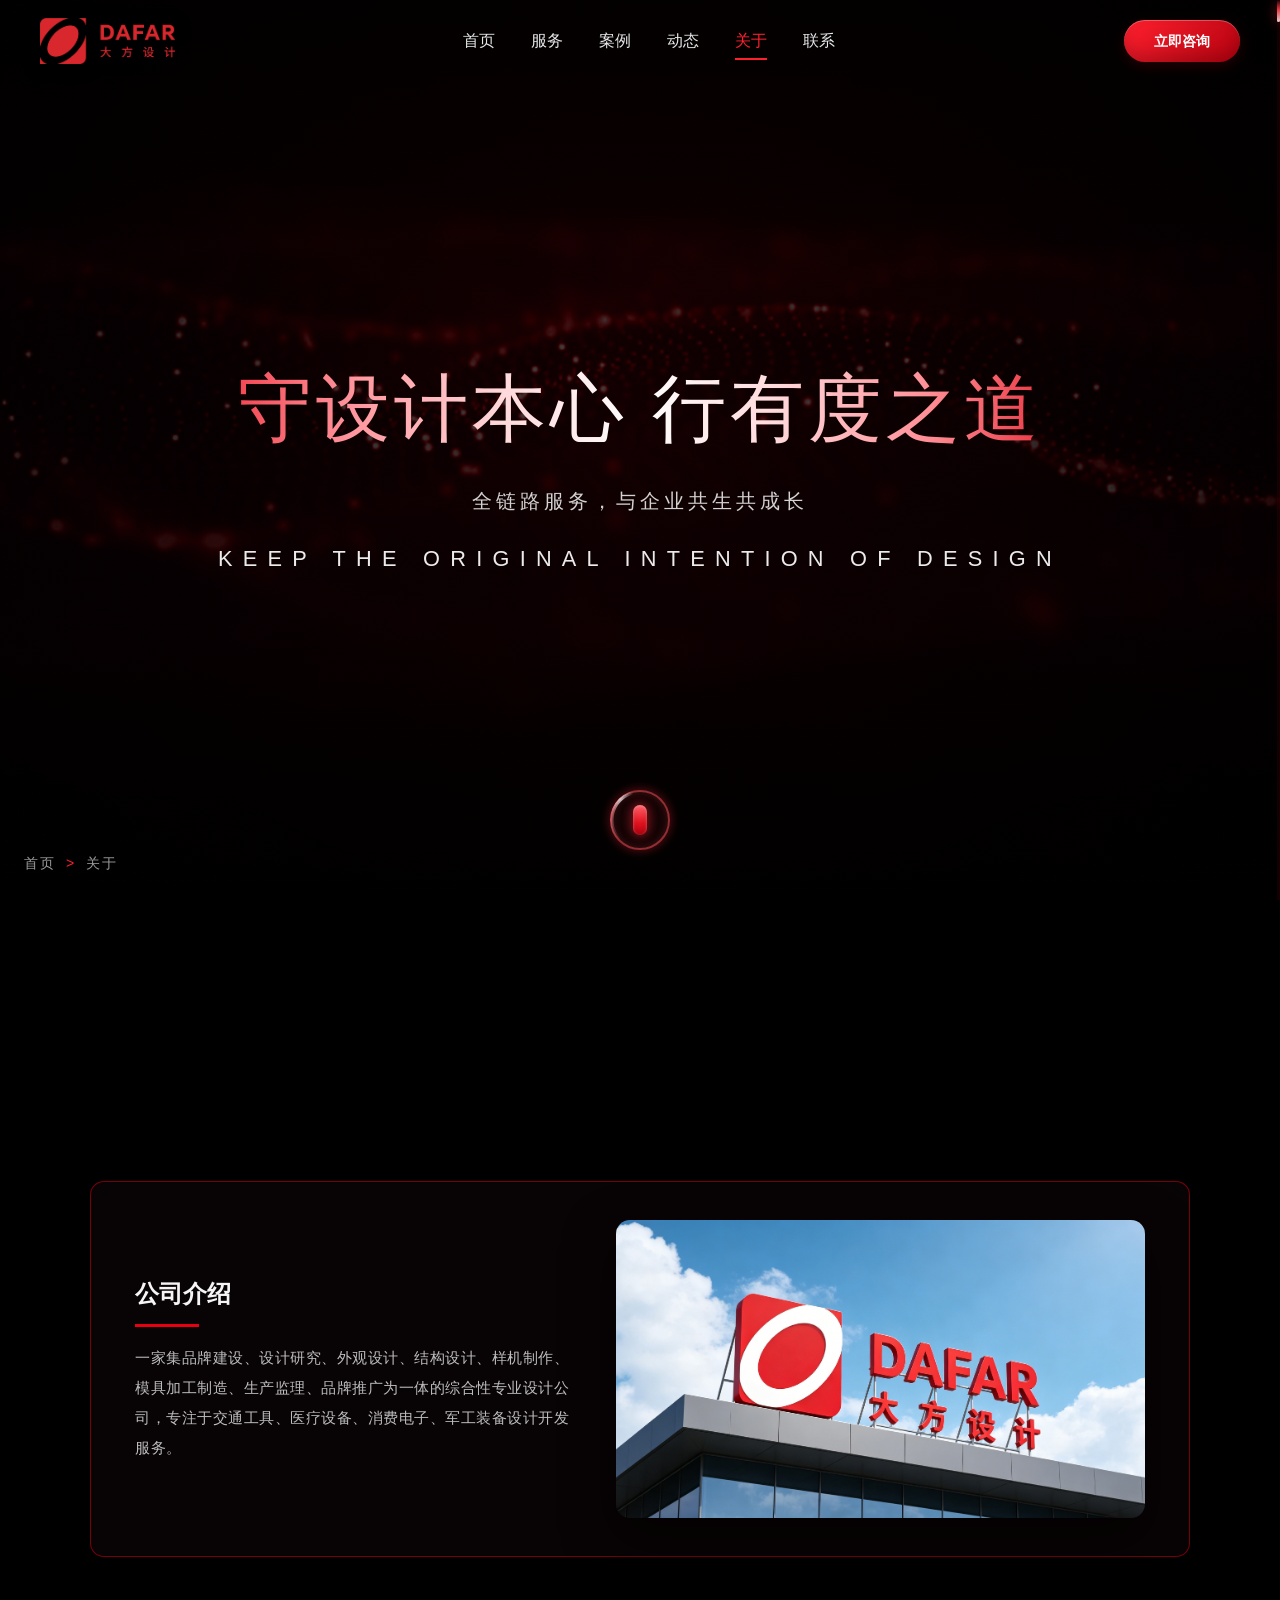
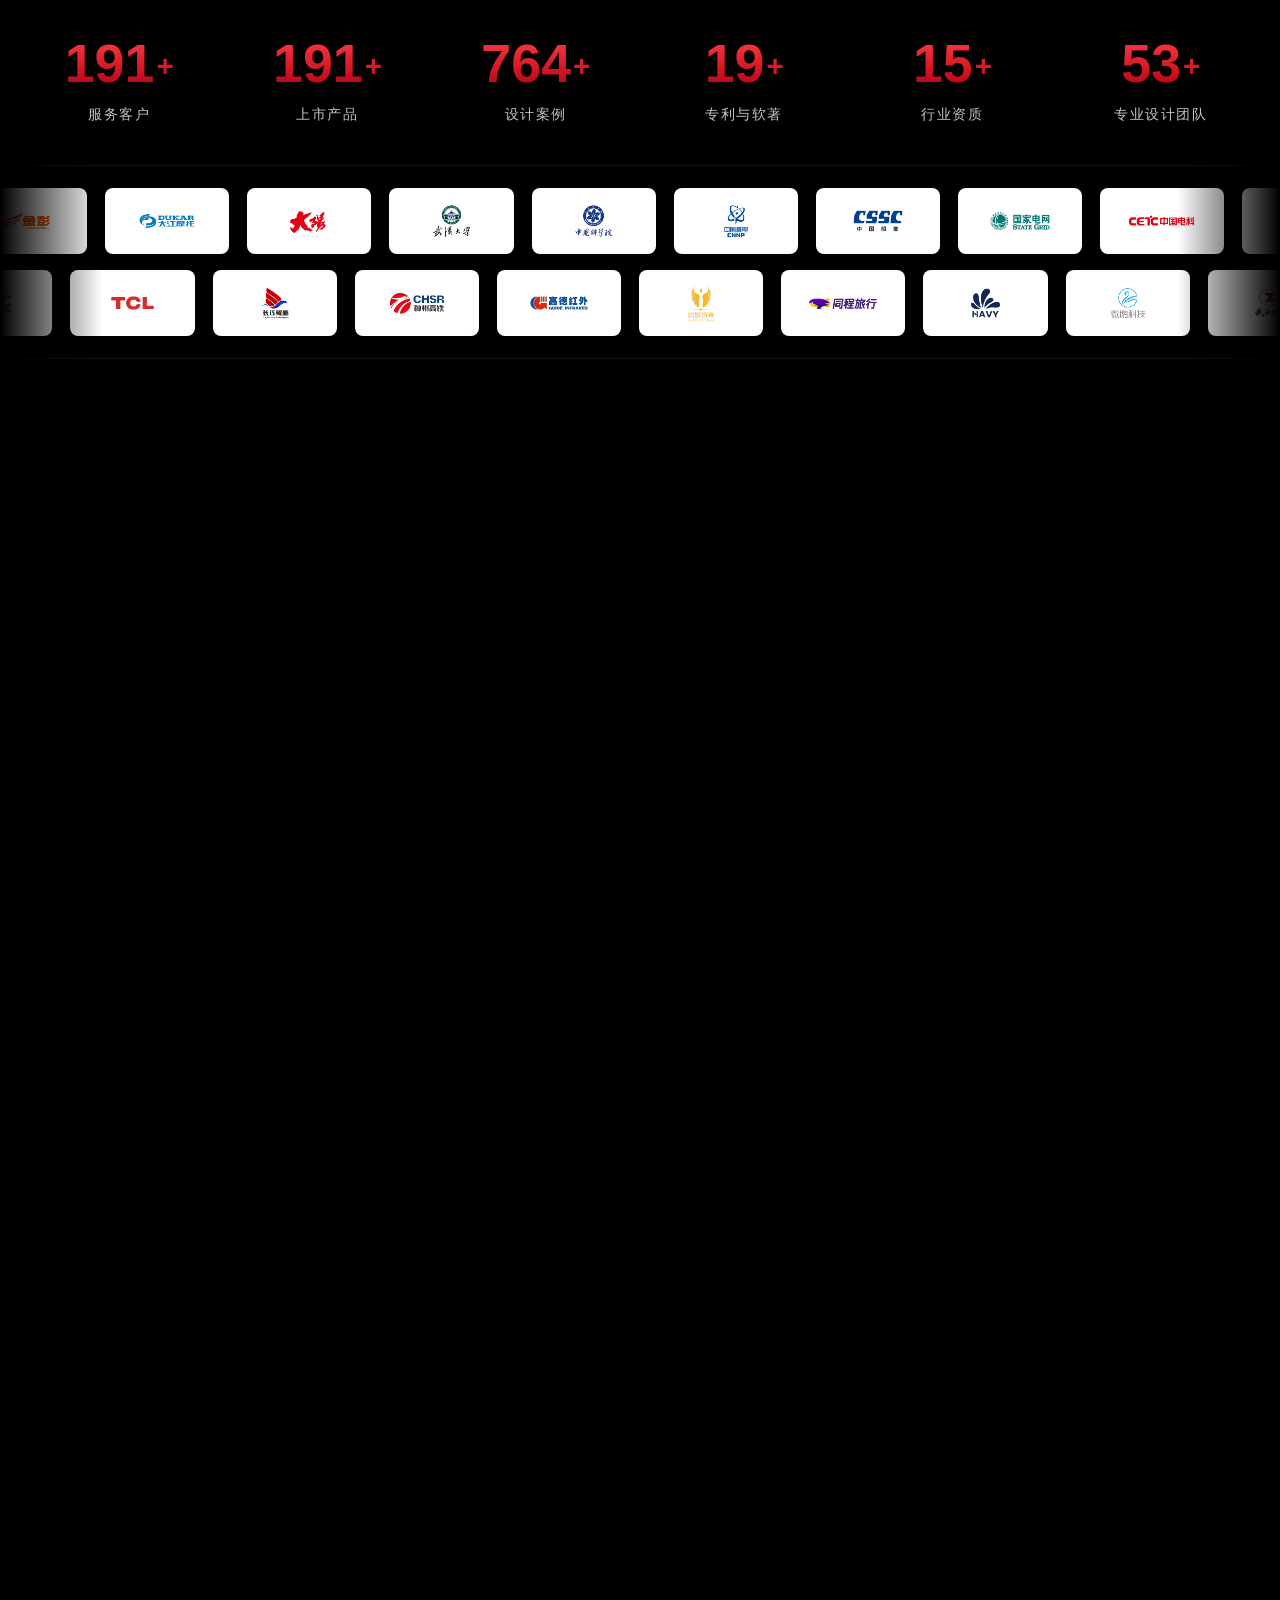
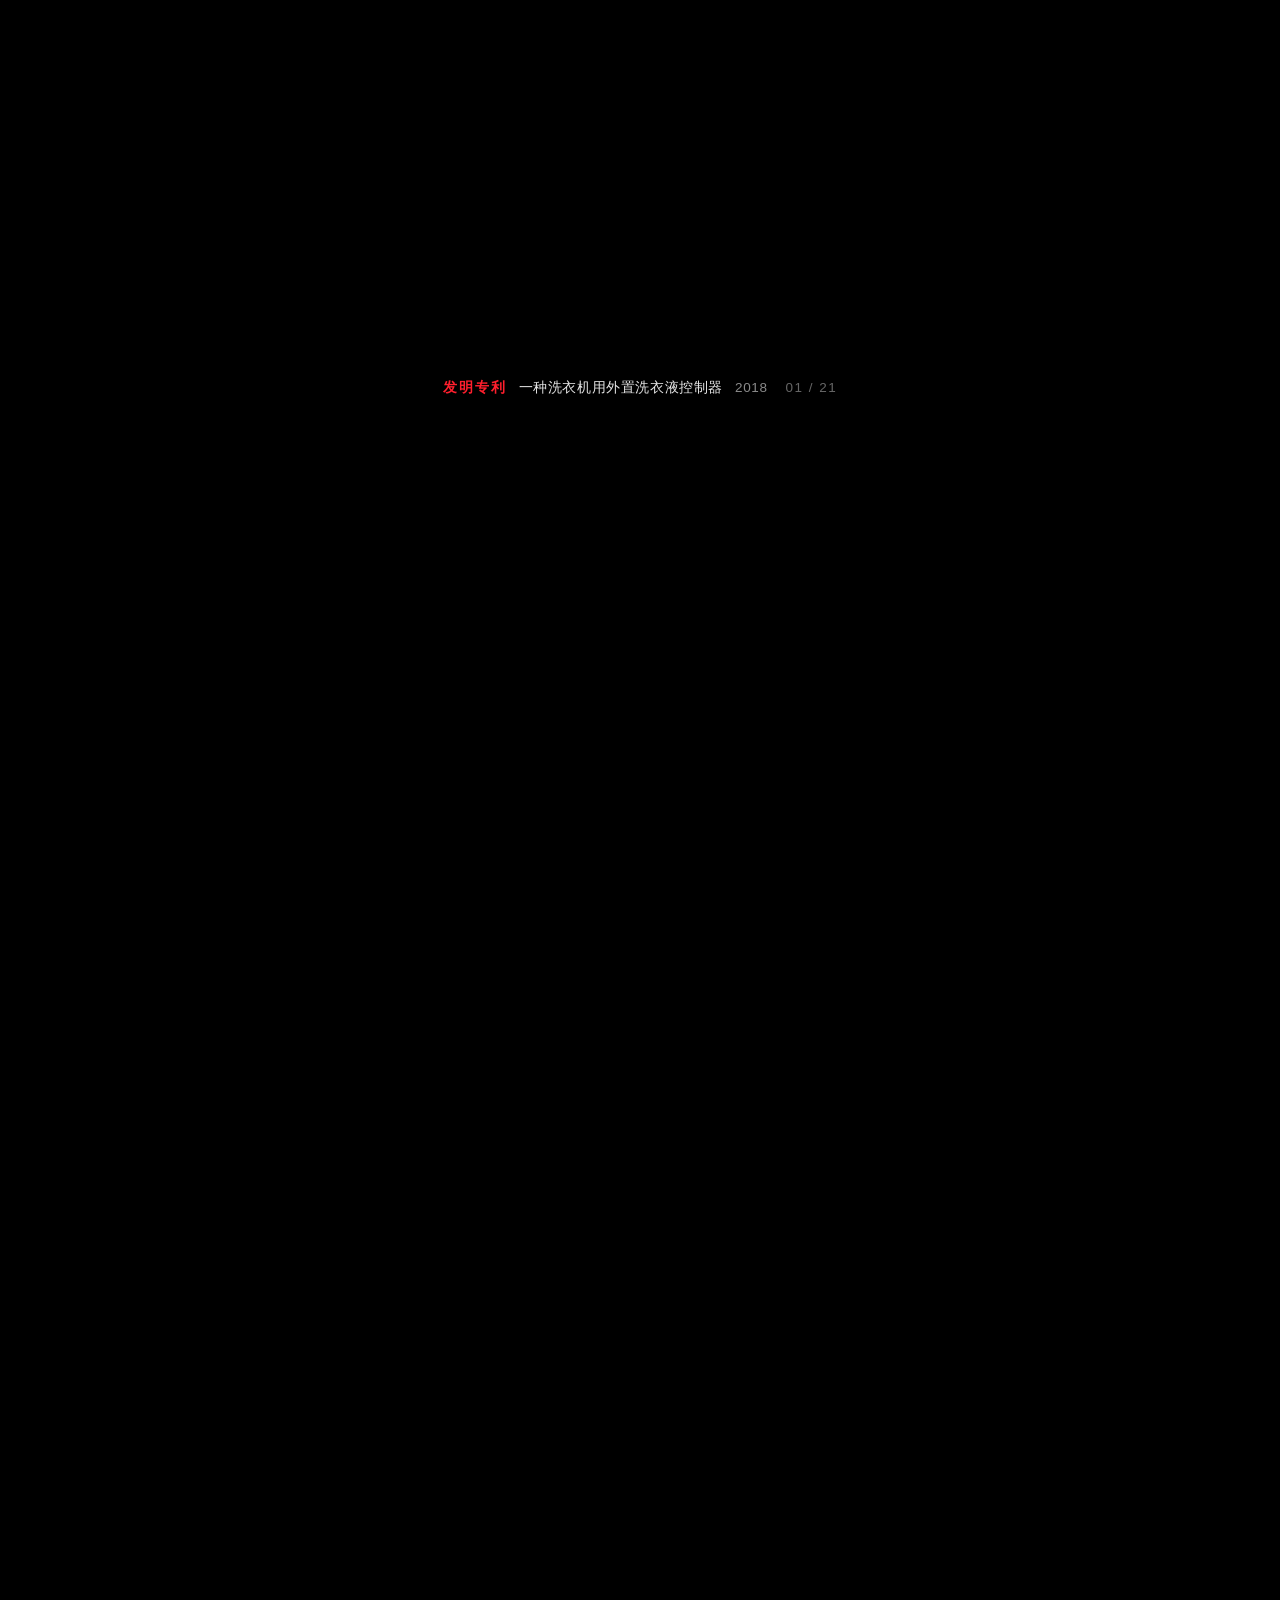
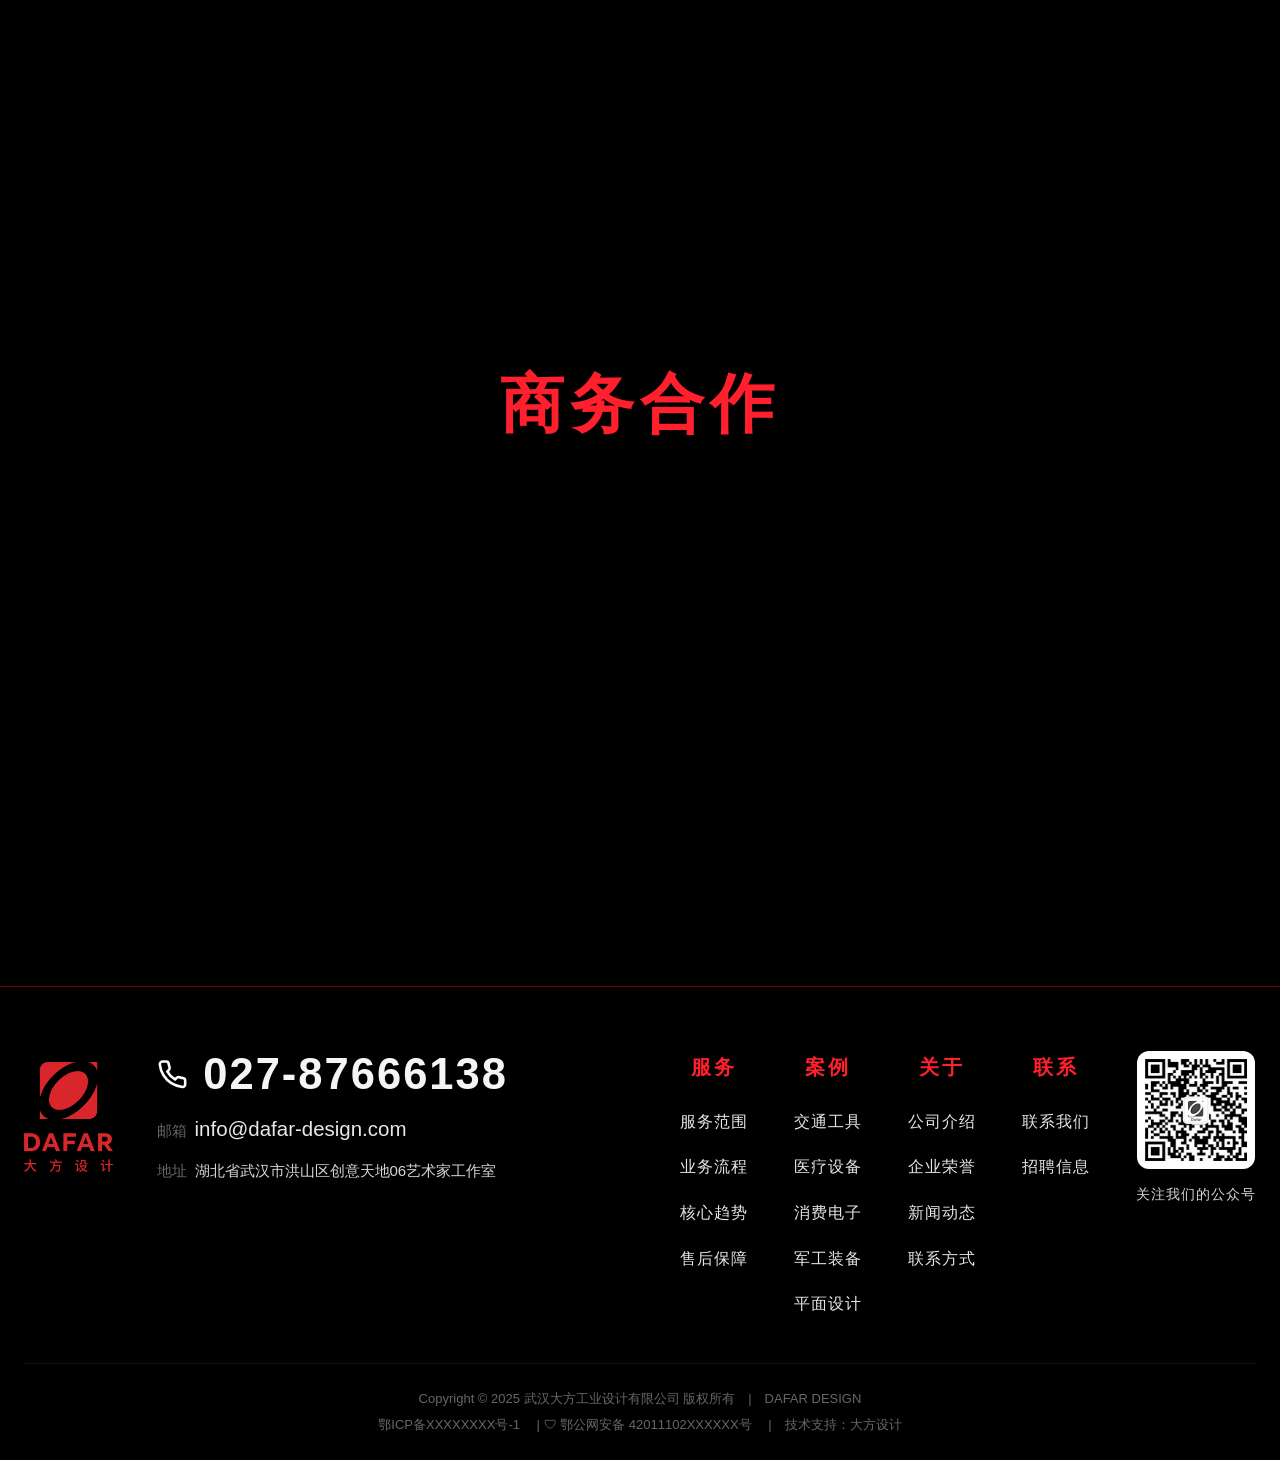
==== commit 0e198ebc: "feat: 证书扇面改为"抽取"交互 + 说明文字跟随自动播放 + 统计数字整块居中 - 关于页证书扇：悬停/点开时被抽那张抬起立正，左右两侧刚性让开（按两侧剩余空间封顶，   窄屏也能让出间隙），不" ====
--- a/about.html
+++ b/about.html
@@ -128,14 +128,11 @@
 
       <div class="honor-band" data-sec="专利证书">
         <div class="t reveal">专利 <em>证书</em></div>
-        <div class="s reveal">外观专利 · 实用新型 · 软件著作权</div>
+        <div class="s reveal">外观专利 · 实用新型 · 软件著作权 · 共 21 项</div>
         <div class="patent-stage reveal" id="patentStage">
-          <img src="assets/about/cert2.png" alt="专利证书">
-          <img src="assets/about/cert3.png" alt="专利证书">
-          <img src="assets/about/patent.png" alt="专利证书">
-          <img src="assets/about/cert5.png" alt="专利证书">
-          <img src="assets/about/cert7.png" alt="专利证书">
+          <div class="pt-rail" id="ptRail"></div>
         </div>
+        <div class="pt-cap" id="ptCap" aria-live="polite"></div>
       </div>
     </div>
   </section>
@@ -194,6 +191,7 @@
       <div class="f-col"><h5>服务</h5><a href="services.html#scope">服务范围</a><a href="services.html#flow">业务流程</a><a href="services.html#trends">核心趋势</a><a href="services.html#aftersale">售后保障</a></div>
       <div class="f-col"><h5>案例</h5><a href="cases.html#transport">交通工具</a><a href="cases.html#medical">医疗设备</a><a href="cases.html#consumer">消费电子</a><a href="cases.html#military">军工装备</a><a href="cases.html#graphic">平面设计</a></div>
       <div class="f-col"><h5>关于</h5><a href="about.html#intro">公司介绍</a><a href="about.html#honor">企业荣誉</a><a href="news.html">新闻动态</a><a href="contact.html">联系方式</a></div>
+      <div class="f-col"><h5>联系</h5><a href="contact.html#reach">联系我们</a><a href="contact.html#jobs">招聘信息</a></div>
       <div class="f-qr">
         <div class="qr"><img src="assets/qrcode.png" alt="大方设计微信公众号二维码"></div>
         <p>关注我们的公众号</p>
@@ -223,7 +221,7 @@
 (function(){
   /* 数字 */
   document.getElementById('stats').innerHTML=DF.STATS.map(function(s,i){
-    return '<div class="stat reveal d'+(i%3+1)+'"><b data-count="'+s.n+'">0<i>'+s.suffix+'</i></b><span>'+s.label+'</span></div>';
+    return '<div class="stat reveal d'+(i%3+1)+'"><b data-count="'+s.n+'" data-suffix="'+s.suffix+'">0<i>'+s.suffix+'</i></b><span>'+s.label+'</span></div>';
   }).join('');
 
   /* 合作品牌 logo：上下两条反向滚动，自动播放 + 可拖拽（与首页同一套） */
@@ -280,10 +278,293 @@
     });
   });
 
-  /* 专利证书点击放大 */
-  document.querySelectorAll('#patentStage img').forEach(function(im){
-    im.addEventListener('click',function(){openModal('专利证书','大方设计专利与资质证书 — 点击关闭查看大图。',im.src,true)});
-  });
+  /* 专利证书：21 张围成一把扇子，每 3.4 秒缓转一格，下一张转到正中当主角，走完接回开头。
+     每张的位置由"离正中几格"实时算出（外移 / 下沉 / 外倾 / 缩小 / 变暗），所以从任意一格到下一格都是平滑的；
+     悬停时那张从扇面抽出并翻到最上层，点开时再升一档并打开大图，关掉后收回扇面。 */
+  (function(){
+    var P=[
+      {c:'发明专利',t:'一种洗衣机用外置洗衣液控制器',y:'2018',s:'p01'},
+      {c:'外观专利',t:'洗衣液控制器',y:'2019',s:'p02'},
+      {c:'外观专利',t:'洗衣液壶',y:'2019',s:'p03'},
+      {c:'外观专利',t:'多用药箱',y:'2019',s:'p04'},
+      {c:'外观专利',t:'时钟小夜灯',y:'2020',s:'p05'},
+      {c:'外观专利',t:'多普勒 B 超机',y:'2021',s:'p06'},
+      {c:'外观专利',t:'皮肤屏障治疗机',y:'2021',s:'p07'},
+      {c:'实用新型',t:'一种三轮车车架',y:'2019',s:'p08'},
+      {c:'实用新型',t:'三轮车可翻折靠背座椅',y:'2019',s:'p09'},
+      {c:'实用新型',t:'一种可拆卸便携菜篮',y:'2019',s:'p10'},
+      {c:'实用新型',t:'多功能老年人药箱',y:'2019',s:'p11'},
+      {c:'实用新型',t:'无链条折叠电动自行车',y:'2020',s:'p12'},
+      {c:'实用新型',t:'外置洗衣液控制器',y:'2020',s:'p13'},
+      {c:'实用新型',t:'成人可坐折叠婴儿车',y:'2020',s:'p14'},
+      {c:'实用新型',t:'机动车座椅菜筐锁',y:'2021',s:'p15'},
+      {c:'软件著作权',t:'大方三维建模软件',y:'2019',s:'p16'},
+      {c:'软件著作权',t:'大方结构设计软件',y:'2019',s:'p17'},
+      {c:'软件著作权',t:'大方工业设计服务平台',y:'2019',s:'p18'},
+      {c:'软件著作权',t:'工业设计智能展示系统',y:'2020',s:'p19'},
+      {c:'软件著作权',t:'产品在线辅助设计系统',y:'2020',s:'p20'},
+      {c:'软件著作权',t:'产品设计可视化管理平台',y:'2024',s:'p21'}
+    ];
+    var stage=document.getElementById('patentStage');
+    var rail=document.getElementById('ptRail');
+    var cap=document.getElementById('ptCap');
+    if(!stage||!rail)return;
+    var N=P.length;
+
+    rail.innerHTML=P.map(function(it,i){
+      return '<button class="pt-card" type="button" data-i="'+i+'" aria-label="'+it.c+'：'+it.t+'（'+it.y+'）">'+
+        '<span class="pt-face"><img src="assets/patents/'+it.s+'.jpg" alt="'+it.c+'证书 — '+it.t+'"'+
+        (i<5?'':' loading="lazy"')+' width="720" height="1000"></span></button>';
+    }).join('');
+    var cards=[].slice.call(rail.querySelectorAll('.pt-card'));
+
+    var slow=window.matchMedia&&matchMedia('(prefers-reduced-motion: reduce)').matches;
+    var pos=0, tween=null, timer=0, hotI=-1, taking=null;
+    /* 抽取量：0 = 合拢的扇面，1 = 那一张被抽出、两侧让开。用缓动过渡，进出都不突兀 */
+    var heat=0, hotRef=-1, heatTarget=0, heatFrom=0, heatT0=0, heatRaf=0;
+
+    /* 扇形参数：随 --cw 一起缩放，换断点时不用改逻辑 */
+    function geo(){
+      var cw=parseFloat(getComputedStyle(stage).getPropertyValue('--cw'))||206;
+      return {cw:cw,dx:cw*.9,dy:cw*.028,rot:4.2,fall:.078};
+    }
+    /* 把"相差几格"折到 -(N/2, N/2]，扇子左右各摊一半，两头之外的那张正好在看不见的地方换位 */
+    function dist(i){
+      var d=(i-pos)%N;
+      if(d>N/2)d-=N;
+      if(d<=-N/2)d+=N;
+      return d;
+    }
+    function paint(){
+      var g=geo();
+      var half=stage.clientWidth/2;
+      /* 扇面从中间被掰开的幅度：点开时那张放得更大，让位的空隙也相应加宽 */
+      var part=(heat>.0005&&hotRef>=0)?g.cw*(taking ? 0.6 : 0.46)*heat:0;
+      /* 让开的量：至少要让到邻卡的边离开被抽那张（need），
+         但两侧走得动的距离有限（room），窄屏就按 room 封顶，别把邻居整片推出画面 */
+      var partR=part,partL=part;
+      if(part){
+        var scHot=taking?1.12:1.08;
+        var need=Math.max(6,g.cw*.5*(scHot+1-g.fall)+6-g.dx);
+        var roomL=1e9,roomR=1e9;
+        for(var k=0;k<N;k++){
+          var dk=dist(k);if(k===hotRef)continue;
+          var slack=half-(Math.abs(dk*g.dx)+g.cw*.5);
+          if(dk>dist(hotRef))roomR=Math.min(roomR,slack);else roomL=Math.min(roomL,slack);
+        }
+        partR=Math.min(part,Math.max(need,roomR));
+        partL=Math.min(part,Math.max(need,roomL));
+      }
+      for(var i=0;i<N;i++){
+        var c=cards[i], d=dist(i), a=Math.abs(d);
+        var s=Math.max(.5,1-a*g.fall);
+        var x=d*g.dx;
+        /* 抽出时左右两侧整片让开（像把一张从牌堆里抽走），间距保持不变，不会互相挤 */
+        if(part&&i!==hotRef)x+=d>dist(hotRef)?partR:-partL;
+        /* 淡出跟着屏幕位置走：整张卡完全进画面前才开始化，
+           贴到边缘时已经不透明度为 0 —— 不会突然消失，也不会被 overflow 切掉 */
+        var over=(Math.abs(x)+g.cw*.5)-half;          /* 越出舞台多少像素，没越界就是负数 */
+        var f=Math.max(0,Math.min(1,1-over/(g.cw*.5)));
+        var o=Math.max(.28,1-a*.13)*(f*f*(3-2*f));
+        c.style.transform='translate3d('+x.toFixed(1)+'px,'+(a*a*g.dy).toFixed(1)+
+          'px,0) rotate('+(d*g.rot).toFixed(2)+'deg) scale('+s.toFixed(3)+')';
+        c.style.opacity=o.toFixed(3);
+        c.style.zIndex=String(400-Math.round(a*10));
+        c.style.pointerEvents=o<.3?'none':'';
+        /* 内层要抵消外层的倾斜，抽出后才能立正 */
+        c.firstChild.style.setProperty('--cr',(-d*g.rot).toFixed(2)+'deg');
+      }
+      if(taking)cards[cards.indexOf(taking)].style.zIndex='600';
+      else if(hotI>=0)cards[hotI].style.zIndex='500';
+    }
+
+    /* 抽取量缓动：悬停进出时扇面是"撑开 / 合拢"，不是闪现 */
+    function animateHeat(){
+      cancelAnimationFrame(heatRaf);
+      heatFrom=heat; heatT0=0;
+      if(slow){heat=heatTarget;paint();return}
+      function step(t){
+        if(!heatT0)heatT0=t;
+        var k=Math.min(1,(t-heatT0)/340), e=1-Math.pow(1-k,3);
+        heat=heatFrom+(heatTarget-heatFrom)*e;
+        paint();
+        if(k<1)heatRaf=requestAnimationFrame(step);
+        else{
+          heat=heatTarget;
+          if(heatTarget===0)hotRef=-1;   /* 合拢完再清掉参照，避免中途跳位 */
+          paint();
+        }
+      }
+      heatRaf=requestAnimationFrame(step);
+    }
+    function setHeat(i,to){
+      if(to&&i>=0)hotRef=i;
+      heatTarget=to?1:0;
+      animateHeat();
+    }
+
+    /* 逐格转动：一格 1，缓入缓出，转的过程中整把扇子像被手指拨了一下 */
+    function moveTo(target,dur,done){
+      cancelAnimationFrame(tween);
+      var from=pos, delta=target-pos, t0=0;
+      var capTick=function(){if(hotI<0&&!taking)frontCap()};   /* 自动转的时候说明文字跟着正中那张走 */
+      if(slow||!dur||Math.abs(delta)<1e-4){pos=target;paint();capTick();if(done)done();return}
+      function step(t){
+        if(!t0)t0=t;
+        var k=Math.min(1,(t-t0)/dur), e=k<.5?4*k*k*k:1-Math.pow(-2*k+2,3)/2;
+        pos=from+delta*e;paint();capTick();
+        if(k<1)tween=requestAnimationFrame(step);
+        else{pos=target;paint();capTick();if(done)done()}
+      }
+      tween=requestAnimationFrame(step);
+    }
+    function next(){
+      clearTimeout(timer);
+      moveTo(Math.round(pos)+1,1180);
+      timer=setTimeout(next,3440);
+    }
+    function play(){if(slow||timer)return;timer=setTimeout(next,1200)}
+    function stop(){clearTimeout(timer);timer=0;cancelAnimationFrame(tween)}
+
+    paint();
+    if('IntersectionObserver' in window){
+      new IntersectionObserver(function(es){
+        if(es[0].isIntersecting&&hotI<0&&!taking&&!dragging)play();else stop();
+      },{rootMargin:'120px 0px'}).observe(stage);
+    }else play();
+    document.addEventListener('visibilitychange',function(){
+      if(document.hidden)stop();else if(hotI<0&&!taking)play();
+    });
+
+    /* 正前方那张的名字：自动播放时每转到新的一格就跟着换 */
+    var shownI=-1;
+    function writeCap(i){
+      if(i===shownI)return;
+      shownI=i;
+      var it=P[i];
+      cap.innerHTML='<b>'+it.c+'</b><span>'+it.t+'</span><i>'+it.y+'</i>'+
+        '<u>'+String(i+1).padStart(2,'0')+' / '+N+'</u>';
+    }
+    function frontCap(){writeCap(((Math.round(pos)%N)+N)%N)}
+    frontCap();
+
+    /* 悬停：抽出扇面、翻到最上层，其余退暗 */
+    function clearHot(){
+      if(taking)return;   /* 已点开时遮罩会盖住扇面、触发 pointerleave，别把它当成"鼠标移开" */
+      if(hotI<0)return;
+      var c=cards[hotI];
+      c.classList.remove('hot');
+      hotI=-1;
+      stage.classList.remove('hovering');
+      setHeat(-1,false);
+      frontCap();
+      if(!taking&&!dragging&&!document.hidden)play();
+    }
+    function setHot(i){
+      if(i===hotI)return;
+      clearHot();
+      hotI=i;
+      cards[i].classList.add('hot');
+      stage.classList.add('hovering');
+      cards[i].style.zIndex='500';
+      setHeat(i,true);
+      writeCap(i);
+      stop();
+    }
+    stage.addEventListener('pointerover',function(e){
+      var c=e.target.closest?e.target.closest('.pt-card'):null;
+      if(c){var i=cards.indexOf(c);if(i>=0)setHot(i)}
+    });
+    stage.addEventListener('pointerout',function(e){
+      var to=e.relatedTarget&&e.relatedTarget.closest?e.relatedTarget.closest('.pt-card'):null;
+      if(!to)clearHot();
+    });
+    stage.addEventListener('pointerleave',clearHot);
+
+    /* 拖动：按住横向拨动整把扇子，松手吸附到最近一格 */
+    var dragging=false,moved=false,startX=0,startPos=0,pid=null;
+    stage.addEventListener('pointerdown',function(e){
+      if(e.button!==0)return;
+      dragging=true;moved=false;pid=e.pointerId;
+      startX=e.clientX;startPos=pos;
+      stop();
+    });
+    stage.addEventListener('pointermove',function(e){
+      if(!dragging)return;
+      var dx=e.clientX-startX;
+      if(!moved&&Math.abs(dx)>5){
+        moved=true;
+        stage.classList.add('drag');
+        stage.classList.add('dragging');   /* 拖的时候先别抽卡 */
+        if(hotI>=0){var h=cards[hotI];h.classList.remove('hot');hotI=-1;stage.classList.remove('hovering')}
+        try{stage.setPointerCapture(pid)}catch(err){}
+      }
+      if(!moved)return;
+      var g=geo();
+      pos=startPos-dx/g.dx*1.6;
+      paint();
+    });
+    function endDrag(){
+      if(!dragging)return;
+      dragging=false;
+      stage.classList.remove('drag');stage.classList.remove('dragging');
+      try{stage.releasePointerCapture&&stage.releasePointerCapture(pid)}catch(err){}
+      if(moved){clearHot();moveTo(Math.round(pos),420,function(){if(!document.hidden)play()})}
+      else if(!document.hidden&&!taking)play();
+      setTimeout(function(){moved=false},60);
+    }
+    stage.addEventListener('pointerup',endDrag);
+    stage.addEventListener('pointercancel',endDrag);
+
+    /* 点开：先抽出，停一拍让人看清是哪张，再弹大图；关闭后收回扇面 */
+    function release(){
+      if(taking)taking.classList.remove('take');
+      taking=null;
+      stage.classList.remove('taking');
+      clearHot();
+      frontCap();
+      if(!document.hidden)play();
+    }
+    cards.forEach(function(c){
+      c.addEventListener('click',function(){
+        if(moved)return;
+        if(taking)return;
+        var i=cards.indexOf(c),it=P[i];
+        taking=c;hotI=i;
+        stage.classList.add('taking');
+        c.classList.add('hot','take');
+        stage.classList.add('hovering');
+        c.style.zIndex='600';
+        setHeat(i,true);   /* 抬得更高，两侧同样让开，不会压到邻卡 */
+        cap.innerHTML='<b>'+it.c+'</b><span>'+it.t+'</span><i>'+it.y+'</i>';
+        stop();
+        if(c.blur)c.blur();
+        setTimeout(function(){
+          openModal(it.c+'证书',it.t+'　·　'+it.y+'　—　点击关闭查看大图。','assets/patents/'+it.s+'.jpg',true);
+        },300);
+      });
+    });
+    var baseClose=window.closeModal;
+    window.closeModal=function(){
+      if(baseClose)baseClose.apply(this,arguments);
+      release();
+    };
+
+    /* 键盘 Tab 到某张：把它转到正中并抽出 */
+    stage.addEventListener('focusin',function(e){
+      var c=e.target.closest&&e.target.closest('.pt-card');
+      if(!c)return;
+      var i=cards.indexOf(c);
+      stage.scrollLeft=0;
+      moveTo(i,520);
+      setHot(i);
+    });
+    stage.addEventListener('focusout',function(e){
+      if(!stage.contains(e.relatedTarget))clearHot();
+    });
+    stage.addEventListener('scroll',function(){stage.scrollLeft=0});
+  })();
+
 
   /* 数字滚动需要重新绑定（节点是后插入的） */
   var numIO=new IntersectionObserver(function(es){es.forEach(function(en){
@@ -305,5 +586,6 @@
   })},60);
 })();
 </script>
+<script src="assets/scroll.js"></script>
 </body>
 </html>
--- a/assets/site.css
+++ b/assets/site.css
@@ -84,16 +84,18 @@
   view-transition-name:site-nav;
   position:fixed;top:0;left:0;width:100%;z-index:1000;
   display:flex;align-items:center;justify-content:space-between;
-  padding:18px 40px;transition:background .4s,backdrop-filter .4s,padding .4s,box-shadow .4s;
-}
+  padding:18px 40px;transition:background .4s,backdrop-filter .4s,box-shadow .4s;
+}
+/* 滚动时只换底与描边，不压行高：压 padding / 缩 logo 都会让六个菜单项整体位移，回顶时看着像抖了一下。
+   底边线用 inset 阴影画，避免 border 参与盒模型把行高顶出 1px。 */
 .nav.scrolled{
   background:rgba(8,4,5,.85);backdrop-filter:blur(14px) saturate(1.5);-webkit-backdrop-filter:blur(14px) saturate(1.5);
-  padding:12px 40px;
-  box-shadow:0 4px 30px rgba(0,0,0,.6);border-bottom:1px solid var(--line);
+  box-shadow:inset 0 -1px 0 var(--line),0 4px 30px rgba(0,0,0,.6);
 }
 .logo{display:flex;align-items:center;gap:10px}
-.logo img{height:46px;width:auto;display:block;transition:height .4s,filter .4s;filter:drop-shadow(0 2px 8px rgba(0,0,0,.5))}
-.nav.scrolled .logo img{height:40px}
+.logo img{height:46px;width:auto;display:block;transform-origin:left center;
+  transition:transform .45s var(--ease-out),filter .4s;filter:drop-shadow(0 2px 8px rgba(0,0,0,.5))}
+.nav.scrolled .logo img{transform:scale(.87)}
 .nav-menu{display:flex;gap:36px}
 .nav-menu li{position:relative}
 .nav-menu>li>a{font-size:16px;font-weight:500;position:relative;padding:6px 0;color:#e8e8e8;transition:color .3s;display:inline-block}
@@ -259,6 +261,9 @@
 .pd-crumb a:hover,.crumb-bar a:hover{color:var(--red-bright)}
 .pd-crumb .sp,.crumb-bar .sp{color:#5a5a5a;font-size:12px}
 .pd-crumb .cur,.crumb-bar .cur{color:#cfcfcf}
+/* 详情页不设首屏：面包屑直接顶到固定导航下方，自带让位高度 */
+.pd-crumb.page-top .container,.crumb-bar.page-top .container{
+  padding-top:calc(82px + clamp(18px,2vw,28px))}
 
 .pd-hero{padding:clamp(34px,4.6vw,66px) 0 0}
 .pd-wrap{display:grid;grid-template-columns:minmax(0,1.32fr) minmax(0,1fr);
@@ -338,6 +343,33 @@
 .pd-apps .k{border-radius:4px 0 0 4px}
 .pd-apps td:last-child{border-radius:0 4px 4px 0}
 
+/* ---------- 案例详情：顶部切换器（跟在面包屑同一行右侧） ----------
+   读者看完主图想继续翻，视线本来就在页首，放在面包屑这一行比压到页尾找得着得多。
+   三枚胶囊：上一个 / 下一个 / 下一个类别，悬停时标题才明确显示，不抢面包屑的信息层级。 */
+.pd-crumb .container{justify-content:space-between;gap:clamp(14px,3vw,32px)}
+.pd-crumb-path{display:flex;align-items:center;gap:12px;min-width:0;white-space:nowrap}
+.pd-switch{display:flex;align-items:center;gap:8px;flex:0 0 auto}
+.pd-sw{display:inline-flex;align-items:center;gap:6px;height:32px;padding:0 13px;
+  border-radius:999px;border:1px solid var(--line);background:#121212;
+  font-size:12.5px;letter-spacing:1px;color:#9a9a9a;line-height:1;
+  transition:color .3s var(--ease-out),border-color .3s var(--ease-out),background .3s var(--ease-out)}
+.pd-sw .ic{font-size:14px;transition:color .3s}
+.pd-sw:hover{color:#f0f0f0;border-color:rgba(230,0,18,.55);background:#1a0e10}
+.pd-sw:hover .ic{color:var(--red-bright)}
+/* 下一个类别：红色描边区分，携带类别名 */
+.pd-sw-cat{border-color:rgba(230,0,18,.3);color:#c8c8c8;padding-right:11px}
+.pd-sw-cat .k{color:#7d7d7d;font-size:11.5px;letter-spacing:1.5px}
+.pd-sw-cat .v{color:#e8e8e8;font-weight:600}
+.pd-sw-cat .ic{color:var(--red-bright);font-size:12px}
+.pd-sw-cat:hover .k{color:#a0a0a0}
+/* 切换案例时只淡出正文，导航与面包屑整行（含三个切换按钮）都留在原处、不参与动画：
+   它们一旦跟着淡出再淡入，看着就是闪两下，切换时手也没法连续点 */
+.pd-hero{transition:opacity .26s var(--ease-out),transform .26s var(--ease-out)}
+body.pd-leaving .pd-hero{opacity:0;transform:translateY(-6px)}
+/* 新页正文轻轻浮入；fill 用 backwards，跳转前的淡出仍然生效 */
+.pd-hero{animation:pdIn .42s var(--ease-out) backwards}
+@keyframes pdIn{from{opacity:0;transform:translateY(10px)}}
+
 /* ---------- 动态页：品牌卡（对齐 PSD 第五页第二屏） ---------- */
 .news-brand{position:relative;padding:clamp(64px,7.6vw,124px) 24px 0}
 .nb-wrap{position:relative;container-type:inline-size;max-width:1180px;margin:0 auto}
@@ -410,6 +442,8 @@
 
 .news-rows{display:flex;flex-direction:column;gap:66px;padding:64px 0 0}
 .news-row{display:grid;grid-template-columns:1.02fr 1fr;gap:clamp(28px,4vw,64px);align-items:center}
+/* 锚点落位留出固定导航的高度，卡片不会被压到导航底下 */
+[id^="n-n"],.news-row[id],.news-feature a[id]{scroll-margin-top:120px}
 .news-row:nth-child(even) .nr-img{order:2}
 .nr-img{border-radius:12px;overflow:hidden;aspect-ratio:16/10;background:#131313;position:relative}
 .nr-img img{width:100%;height:100%;object-fit:cover;transition:transform .9s var(--ease-out)}
@@ -423,6 +457,10 @@
 .nr-more{display:inline-flex;align-items:center;gap:8px;margin-top:22px;color:var(--red-bright);font-size:14px;letter-spacing:2px;font-weight:600}
 .nr-more i{font-style:normal;transition:transform .35s var(--ease-spring)}
 .news-row:hover .nr-more i{transform:translateX(6px)}
+/* 从详情页返回时，当前这条短暂描红提示；头条卡用外圈阴影，列表用内描边 */
+.news-row.nr-flash .nr-img{box-shadow:0 0 0 2px rgba(230,0,18,.75),0 0 26px rgba(230,0,18,.35)}
+.news-feature a.nr-flash{box-shadow:0 0 0 2px rgba(230,0,18,.8),0 0 30px rgba(230,0,18,.4);border-radius:12px}
+.news-row.nr-flash .nr-img,.news-feature a.nr-flash{transition:box-shadow .9s var(--ease-out)}
 
 .news-pager{display:flex;justify-content:center;align-items:center;gap:10px;padding:76px 0 0}
 .news-pager a,.news-pager span.pg{
@@ -435,7 +473,7 @@
 .news-pager .dots{color:#555;background:none}
 
 /* ---------- 文章详情 ---------- */
-.article-sec{padding:120px 0 0}
+.article-sec{padding:clamp(36px,4.4vw,58px) 0 0}
 .article-card{
   background:#1b1b1b;border-radius:6px;padding:clamp(28px,4vw,58px);position:relative;overflow:hidden;
   border:1px solid rgba(255,255,255,.05);
@@ -484,6 +522,7 @@
   background:linear-gradient(180deg,#ff3a44,#b3000e);-webkit-background-clip:text;background-clip:text;-webkit-text-fill-color:transparent;
   font-variant-numeric:tabular-nums}
 .stat b i{font-style:normal;font-size:.55em;vertical-align:6px;margin-left:2px}
+/* 数字与单位作为整体居中，整块字形中线与下方标签同轴 */
 .stat span{display:block;margin-top:12px;font-size:14px;color:#c2c2c2;letter-spacing:1.5px}
 
 .marquee-wall{position:relative;padding:22px 0;border-top:1px solid var(--line);border-bottom:1px solid var(--line);
@@ -505,25 +544,58 @@
 .cert .cap{background:#d9d9d9;color:#222;font-size:15px;text-align:center;padding:13px 10px;letter-spacing:1px;transition:.35s}
 .cert:hover .cap{background:linear-gradient(135deg,var(--red-bright),var(--red-deep));color:#fff}
 
-/* 专利证书：中间竖版专利证书为主角，两侧横版证书由大到小呈弧形展开、整体完整可见；
-   进场时由中心扇形散开，悬停的那张上浮放大并置顶。尺寸统一乘 --k 适配屏宽 */
-.patent-stage{--k:1;position:relative;height:calc(var(--k)*470px);margin-top:30px}
-.patent-stage::after{content:"";position:absolute;left:50%;bottom:calc(var(--k)*8px);width:calc(var(--k)*900px);height:calc(var(--k)*60px);
-  transform:translateX(-50%);border-radius:50%;pointer-events:none;
-  background:radial-gradient(ellipse at center,rgba(230,0,18,.22),rgba(230,0,18,.06) 45%,transparent 70%)}
-.patent-stage img{position:absolute;left:50%;top:46%;width:var(--w);height:auto;border-radius:6px;cursor:zoom-in;
-  transform:translate(-50%,-50%) translate(var(--x),var(--y)) rotate(var(--r));
-  box-shadow:0 22px 48px rgba(0,0,0,.7),0 0 0 1px rgba(255,255,255,.06);
-  filter:brightness(var(--b,.82));transition:transform .55s var(--ease-spring),filter .4s}
-.patent-stage img:nth-child(1){--w:calc(var(--k)*215px);--x:calc(var(--k)*-425px);--y:calc(var(--k)*34px);--r:-8deg;--d:.32s;z-index:1}
-.patent-stage img:nth-child(2){--w:calc(var(--k)*250px);--x:calc(var(--k)*-235px);--y:calc(var(--k)*12px);--r:-4deg;--d:.16s;z-index:2}
-.patent-stage img:nth-child(3){--w:calc(var(--k)*270px);--x:0px;--y:0px;--r:0deg;--d:0s;--b:1;z-index:3}
-.patent-stage img:nth-child(4){--w:calc(var(--k)*250px);--x:calc(var(--k)*235px);--y:calc(var(--k)*12px);--r:4deg;--d:.16s;z-index:2}
-.patent-stage img:nth-child(5){--w:calc(var(--k)*215px);--x:calc(var(--k)*425px);--y:calc(var(--k)*34px);--r:8deg;--d:.32s;z-index:1}
-.patent-stage img:hover{transform:translate(-50%,-50%) translate(var(--x),calc(var(--y) - 18px)) rotate(0deg) scale(1.08);filter:brightness(1);z-index:9}
-.patent-stage:not(.in) img{opacity:0}
-.patent-stage.in img{animation:patFan 1.1s var(--ease-spring) var(--d) backwards}
-@keyframes patFan{from{opacity:0;transform:translate(-50%,-50%) translateY(40px) scale(.6)}}
+/* 专利证书：21 张证书围成一把扇子 —— 正中那张立正、最亮最大，向两侧依次外移、下沉、外倾、
+   缩小变暗，像手里摊开的一叠牌。每 3.4 秒扇面缓转一格，下一张转到正中，21 张轮流当主角，
+   走完无缝接回开头。鼠标掠过时那张被"抽"出扇面、翻到最上层、回正并点亮；
+   点开时升得更高，其余压暗，随后查看大图，关掉再收回扇面。 */
+.patent-stage{--cw:206px;--top:calc(var(--cw)*.5);
+  position:relative;margin-top:30px;height:calc(var(--cw)*2.5);overflow:hidden;
+  cursor:grab;touch-action:pan-y;
+  -webkit-mask-image:linear-gradient(90deg,transparent,#000 7%,#000 93%,transparent);
+          mask-image:linear-gradient(90deg,transparent,#000 7%,#000 93%,transparent)}
+.patent-stage.drag{cursor:grabbing}
+/* 扇面下方的一圈红色地光 */
+.patent-stage::after{content:"";position:absolute;left:50%;bottom:10px;z-index:0;width:min(1080px,96%);
+  height:calc(var(--cw)*.34);transform:translateX(-50%);border-radius:50%;pointer-events:none;
+  background:radial-gradient(ellipse at center,rgba(230,0,18,.2),rgba(230,0,18,.05) 46%,transparent 72%)}
+.pt-rail{position:absolute;inset:0;z-index:2}
+/* 外层只负责扇面里的位置：平移 / 下沉 / 外倾 / 缩放，全部由脚本逐帧写入 */
+.pt-card{position:absolute;left:50%;top:var(--top);width:var(--cw);height:calc(var(--cw)*1.39);
+  margin-left:calc(var(--cw) / -2);padding:0;border:0;background:none;display:block;
+  transform-origin:50% 100%;will-change:transform,opacity;cursor:zoom-in}
+.pt-card:focus-visible{outline:none}
+.pt-card:focus-visible .pt-face{outline:2px solid var(--red-bright);outline-offset:4px}
+/* 内层负责"从扇面里抽出来"：抬起、放大，并把外层的倾角抵消回正 */
+.pt-face{display:block;width:100%;height:100%;border-radius:6px;overflow:hidden;background:#fff;
+  box-shadow:0 18px 40px rgba(0,0,0,.66),0 0 0 1px rgba(255,255,255,.07);
+  transform-origin:50% 100%;
+  transition:transform .6s var(--ease-spring),opacity .42s var(--ease-out),
+             box-shadow .45s var(--ease-out),filter .42s var(--ease-out)}
+.pt-card img{display:block;width:100%;height:100%;object-fit:cover;object-position:center;
+  user-select:none;-webkit-user-drag:none}
+
+/* 悬停：这一张抽出扇面并点亮，其余退下去 */
+.patent-stage.hovering .pt-card:not(.hot):not(.take) .pt-face{opacity:.4;filter:brightness(.6) saturate(.68)}
+.pt-card.hot .pt-face{transform:translateY(calc(var(--cw)*-.3)) scale(1.08) rotate(var(--cr,0deg));
+  opacity:1;filter:none;
+  box-shadow:0 52px 96px rgba(0,0,0,.86),0 0 0 1px rgba(255,255,255,.18),0 0 44px rgba(230,0,18,.3)}
+
+/* 点开：扇面整体退暗，被选中的那张再升一档 */
+.patent-stage.taking .pt-card .pt-face{opacity:.24;filter:brightness(.52) saturate(.55)}
+.patent-stage.taking .pt-card.take .pt-face{opacity:1;filter:none;
+  transform:translateY(calc(var(--cw)*-.4)) scale(1.12) rotate(var(--cr,0deg));
+  box-shadow:0 54px 96px rgba(0,0,0,.88),0 0 0 1px rgba(255,255,255,.18),0 0 50px rgba(230,0,18,.34)}
+
+/* 扇面正前方的证书名、年份与序号 */
+.pt-cap{margin-top:10px;text-align:center;min-height:24px;font-size:13.5px;letter-spacing:.6px;
+  color:var(--text-dim);transition:opacity .35s var(--ease-out)}
+.pt-cap b{color:var(--red-bright);font-weight:700;letter-spacing:2px;margin-right:12px}
+.pt-cap span{color:#e6e6e6}
+.pt-cap i{font-style:normal;margin-left:12px;color:#8a8a8a;font-variant-numeric:tabular-nums}
+.pt-cap u{text-decoration:none;margin-left:18px;color:#666;font-variant-numeric:tabular-nums;letter-spacing:1.5px}
+@media(prefers-reduced-motion:reduce){
+  .pt-face{transition:box-shadow .3s linear,filter .3s linear,opacity .3s linear}
+}
 
 .vision-grid{display:grid;grid-template-columns:1fr 1fr;gap:26px}
 .vision{border-radius:12px;overflow:hidden;background:#fff;color:#222;transition:transform .5s var(--ease-spring),box-shadow .5s}
@@ -773,7 +845,7 @@
 
 /* ---------- 页脚 ---------- */
 .footer{border-top:1px solid rgba(230,0,18,.5);background:#000;padding:64px 0 0}
-.footer-top{display:grid;grid-template-columns:1fr auto auto auto auto;gap:48px 64px;align-items:start;padding-bottom:46px}
+.footer-top{display:grid;grid-template-columns:1fr auto auto auto auto auto;gap:48px clamp(32px,3.6vw,58px);align-items:start;padding-bottom:46px}
 .f-brand{display:flex;align-items:center;gap:44px}
 .f-brand .f-logo{height:110px;width:auto;flex-shrink:0;filter:drop-shadow(0 4px 12px rgba(0,0,0,.5))}
 .f-info{display:flex;flex-direction:column;gap:14px;min-width:0}
@@ -854,11 +926,40 @@
 /* ---------- 质感层 ---------- */
 ::selection{background:rgba(230,0,18,.85);color:#fff}
 :where(a,button,input,textarea,select):focus-visible{outline:2px solid rgba(255,80,90,.75);outline-offset:3px}
-html{scrollbar-width:thin;scrollbar-color:#8a000b #070707}
-::-webkit-scrollbar{width:10px}
-::-webkit-scrollbar-track{background:#070707}
-::-webkit-scrollbar-thumb{background:linear-gradient(180deg,#7a0009,#b3000e);border-radius:8px;border:2px solid #070707}
-::-webkit-scrollbar-thumb:hover{background:linear-gradient(180deg,#b3000e,#ff1f2d)}
+/* 系统滚动条收起：右侧只保留一条品牌线（下方 .sb-rail），避免两条红线并排 */
+html{-ms-overflow-style:none;scrollbar-width:none}
+::-webkit-scrollbar{width:0;height:0}
+::-webkit-scrollbar-track,::-webkit-scrollbar-thumb{background:transparent}
+/* ---------- 右侧滚动进度（品牌红线） ----------
+   原生滚动条只能换色不能做过渡，这里叠一条 2px 贴边轨道：
+   红色渐变随阅读进度伸长，头部一点微光，滚到底时整条亮起。 */
+/* ---------- 右侧品牌滚动线 ----------
+   3px 贴边红线随阅读进度生长，前端一颗呼吸的光头；滚动时光头亮起并拖出尾迹，
+   滚到底整条转亮。右侧 10px 范围可直接拖动定位，替代被收起的系统滚动条。 */
+.sb-rail{position:fixed;top:0;right:0;width:10px;height:100vh;z-index:1200;
+  cursor:grab;touch-action:none}
+.sb-rail.drag{cursor:grabbing}
+.sb-rail s,.sb-rail i,.sb-rail b{position:absolute;right:0;top:0;pointer-events:none;text-decoration:none;display:block}
+.sb-rail s{width:3px;height:100%;background:rgba(230,0,18,.07)}
+.sb-rail i{width:3px;height:100%;transform-origin:top center;transform:scaleY(var(--p,0));
+  background:linear-gradient(180deg,rgba(230,0,18,.42),rgba(255,45,58,.9));
+  box-shadow:0 0 10px rgba(230,0,18,.45);
+  transition:box-shadow .45s var(--ease-out),filter .45s var(--ease-out)}
+.sb-rail b{width:3px;height:22px;border-radius:3px;opacity:.9;
+  background:linear-gradient(180deg,rgba(255,80,90,0),#ff3b45 42%,#ffe3e5);
+  transform:translateY(calc(var(--y,22px) - 22px));
+  filter:drop-shadow(0 0 6px rgba(255,40,60,.85));
+  animation:sbBreath 2.6s ease-in-out infinite}
+@keyframes sbBreath{50%{opacity:.5}}
+.sb-rail.moving b{animation:none;opacity:1}
+.sb-rail.moving i{box-shadow:0 0 16px rgba(255,40,60,.8);filter:brightness(1.18)}
+.sb-rail.moving b::before{content:"";position:absolute;left:0;bottom:100%;width:100%;height:74px;
+  background:linear-gradient(0deg,rgba(255,59,69,.5),transparent);border-radius:2px}
+.sb-rail.at-end i{background:linear-gradient(180deg,rgba(230,0,18,.5),#ff6b73);
+  box-shadow:0 0 18px rgba(255,60,70,.9)}
+.sb-rail.at-end b{background:linear-gradient(180deg,rgba(255,120,130,0),#ff8a90 42%,#fff);
+  filter:drop-shadow(0 0 10px rgba(255,80,90,1));opacity:1}
+@media(prefers-reduced-motion:reduce){.sb-rail b{animation:none}.sb-rail i{transition:none}}
 .grain{position:fixed;inset:0;z-index:3000;pointer-events:none;opacity:.045;mix-blend-mode:overlay;
   background-image:url("data:image/svg+xml,%3Csvg xmlns='http://www.w3.org/2000/svg' width='280' height='280'%3E%3Cfilter id='n'%3E%3CfeTurbulence type='fractalNoise' baseFrequency='.8' numOctaves='2' stitchTiles='stitch'/%3E%3CfeColorMatrix type='saturate' values='0'/%3E%3C/filter%3E%3Crect width='100%25' height='100%25' filter='url(%23n)'/%3E%3C/svg%3E");
   background-size:280px 280px}
@@ -872,7 +973,7 @@
   .pd-main{max-width:640px}
   .stats{grid-template-columns:repeat(3,1fr);gap:34px 18px}
   .cert-grid{grid-template-columns:repeat(3,1fr)}
-  .patent-stage{--k:.78}
+  .patent-stage{--cw:168px}
   .c-cards{grid-template-columns:1fr 1fr}
   .c-card:last-child{grid-column:span 2}
   .job-head{grid-template-columns:1.2fr 1fr .8fr auto;row-gap:8px}
@@ -881,7 +982,7 @@
   .intro-pic{order:-1}
 }
 @media(max-width:820px){
-  .patent-stage{--k:.62}
+  .patent-stage{--cw:142px}
   .nav{padding:14px 20px}
   .nav.scrolled{padding:10px 20px}
   .nav-toggle{display:flex}
@@ -900,12 +1001,12 @@
   .sub-hero{min-height:100svh}
   .section{padding:70px 0}
   .page-title{padding:70px 0 0}
-  .pd-hero{padding:110px 0 0}
+  .pd-hero{padding:26px 0 0}
   .news-wrap{padding:76px 0 0}
   .news-feature{grid-template-columns:1fr;margin-top:-40px}
   .news-row,.news-row:nth-child(even) .nr-img{grid-template-columns:1fr;order:0}
   .news-rows{gap:48px}
-  .article-sec{padding:80px 0 0}
+  .article-sec{padding:26px 0 0}
   .about-intro{padding:84px 0 0}
   .contact-sec,.jobs-sec{padding:80px 0 0}
   .vision-grid{grid-template-columns:1fr}
@@ -920,8 +1021,7 @@
   .pd-table th{width:26%}
 }
 @media(max-width:560px){
-  .patent-stage{--k:.45}
-  .patent-stage img:nth-child(1),.patent-stage img:nth-child(5){display:none}
+  .patent-stage{--cw:116px}
   .form-row{grid-template-columns:1fr}
   .footer-top{grid-template-columns:1fr 1fr}
   .f-brand{flex-direction:column;align-items:center;text-align:center;gap:18px;grid-column:span 2}
@@ -933,10 +1033,13 @@
   .cert .cap{font-size:13px;padding:10px 6px}
   .c-cards{grid-template-columns:1fr}
   .c-card:last-child{grid-column:auto}
-  .patent-stage{height:260px}
-  .patent-stage img{height:170px}
-  .patent-stage img:nth-child(3){height:230px}
-  .pd-nav,.ar-nav{grid-template-columns:1fr}
+  .ar-nav{grid-template-columns:1fr}
+  /* 面包屑一行放不下切换器时，换行到下面一行，整体仍贴着页首 */
+  .pd-crumb .container{flex-wrap:wrap;row-gap:14px}
+  .pd-crumb-path{flex:1 1 100%;justify-content:flex-start}
+  .pd-switch{width:100%;justify-content:flex-start;gap:6px}
+  .pd-sw{height:30px;padding:0 11px;font-size:12px}
+  .pd-sw-cat{padding-right:9px}
   .pd-table th,.pd-table td{padding:14px;font-size:13px;display:block;width:100%}
   .pd-table th{padding-bottom:2px}
   .pd-table td{padding-top:0}
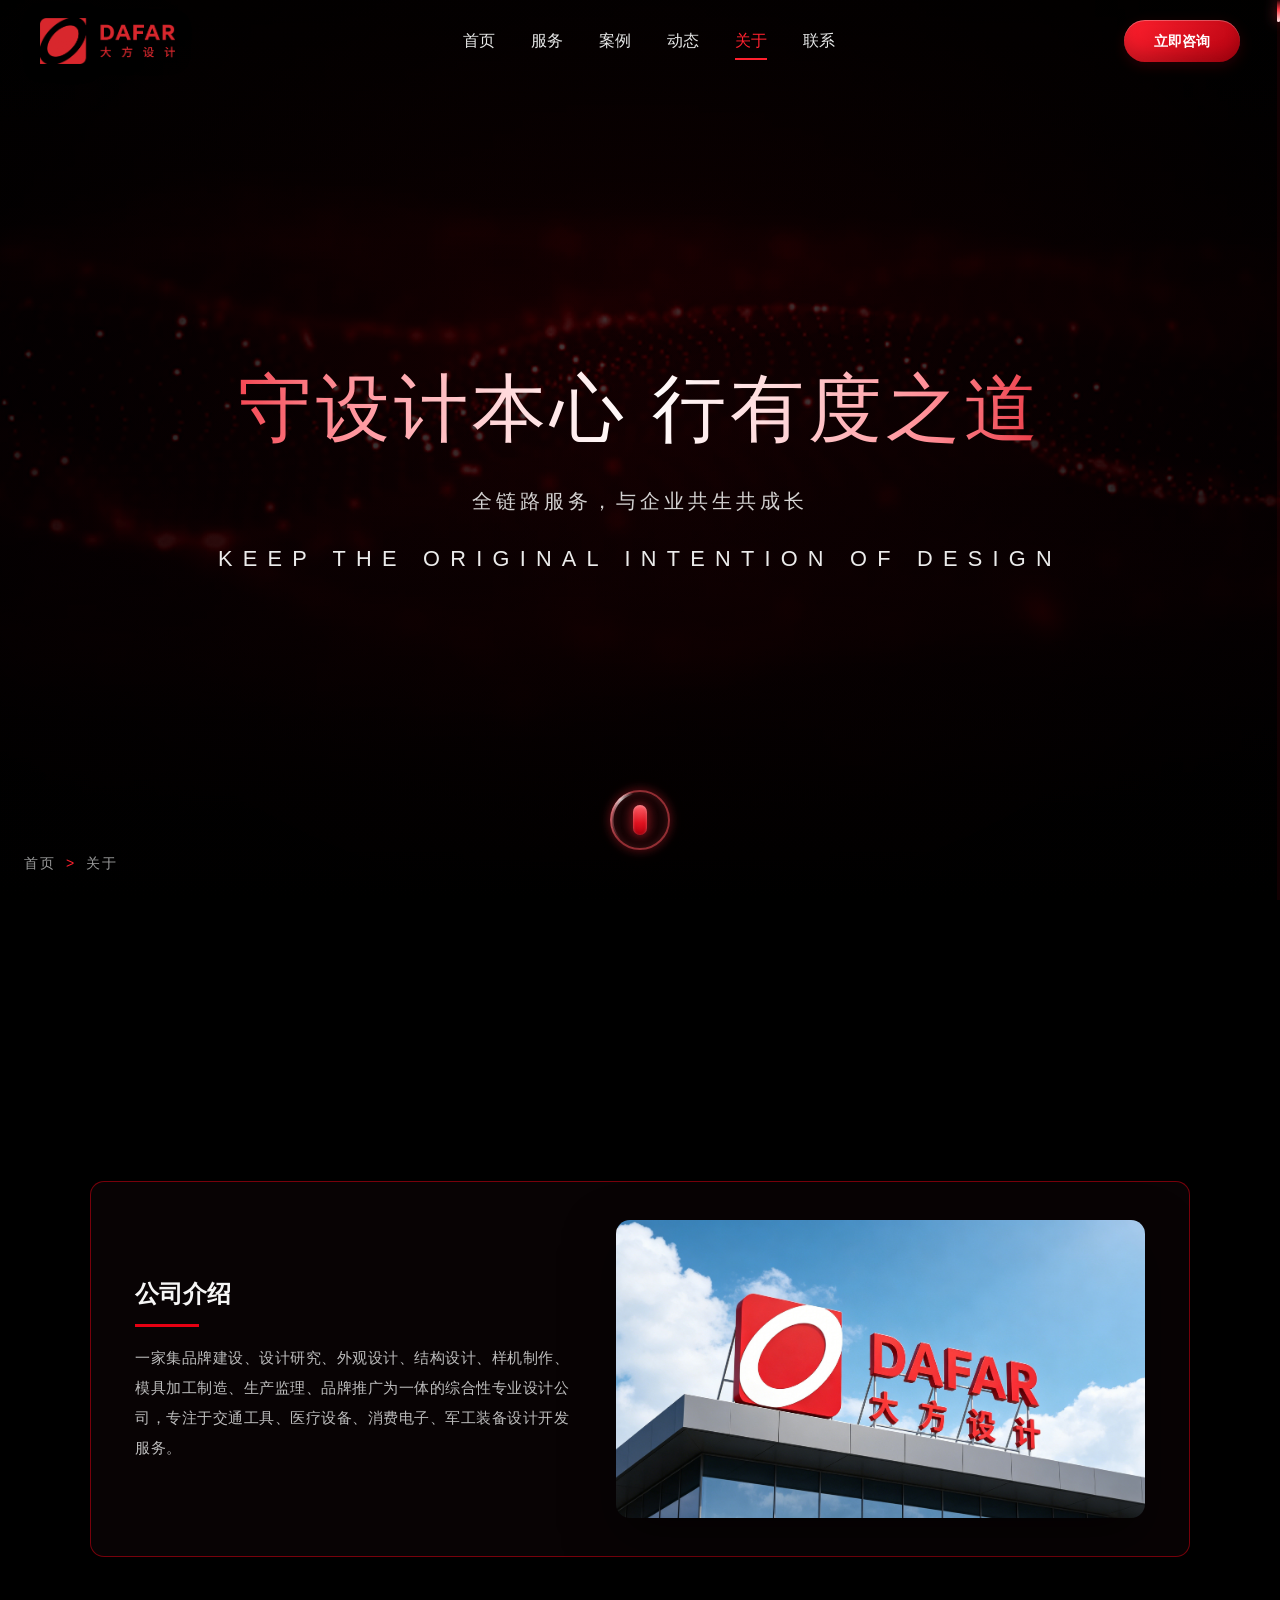
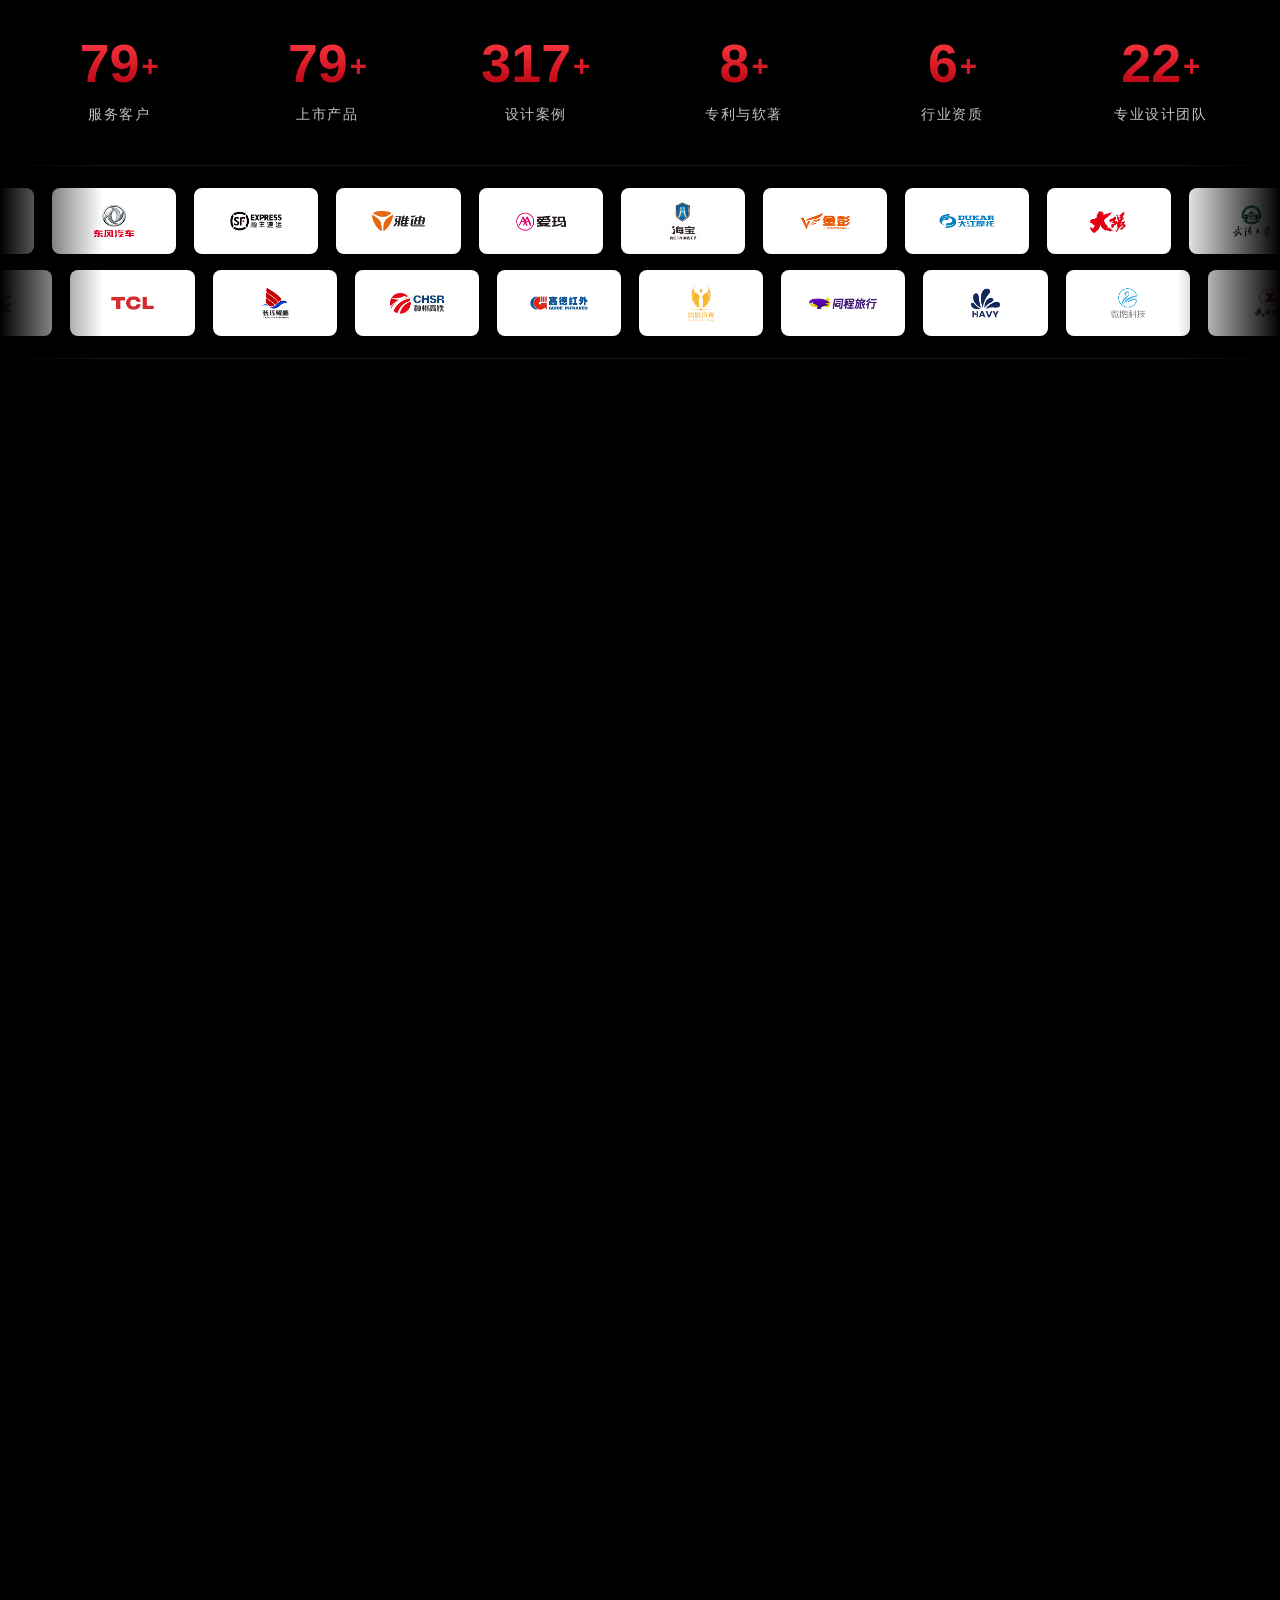
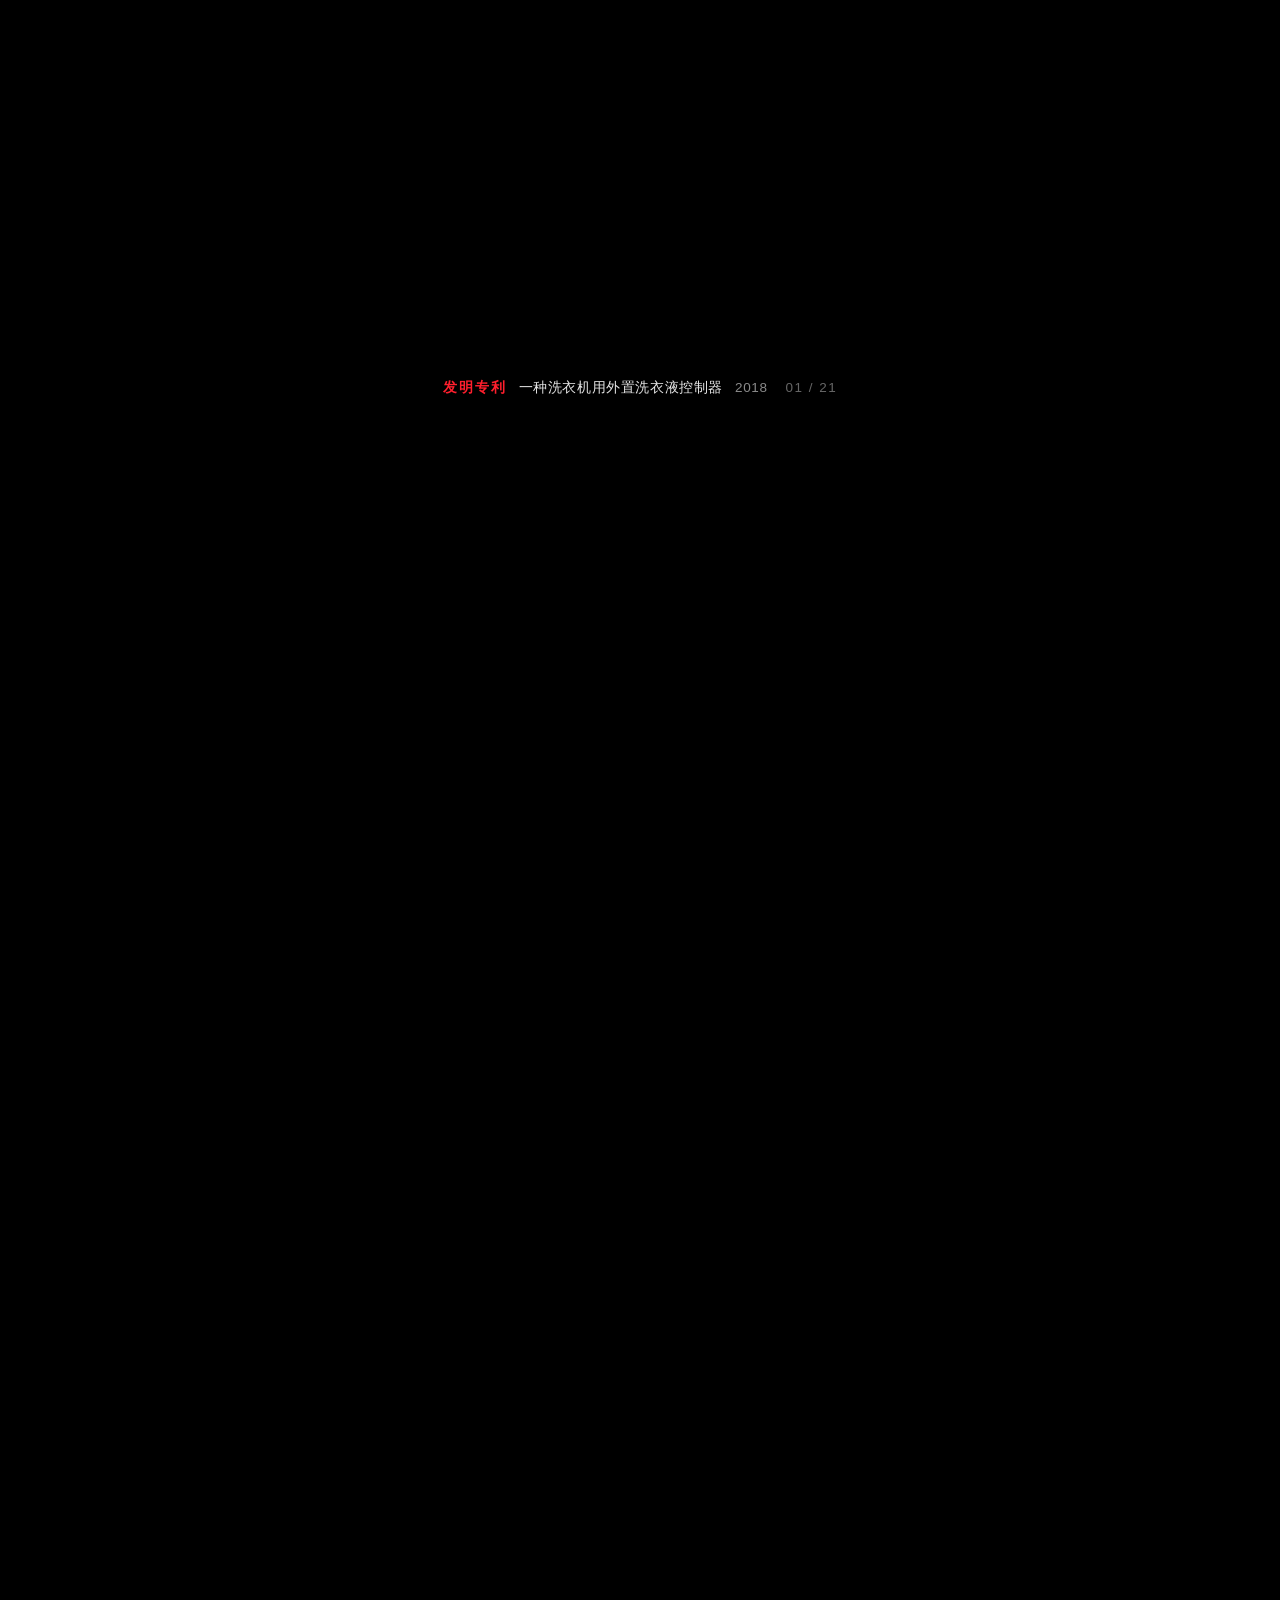
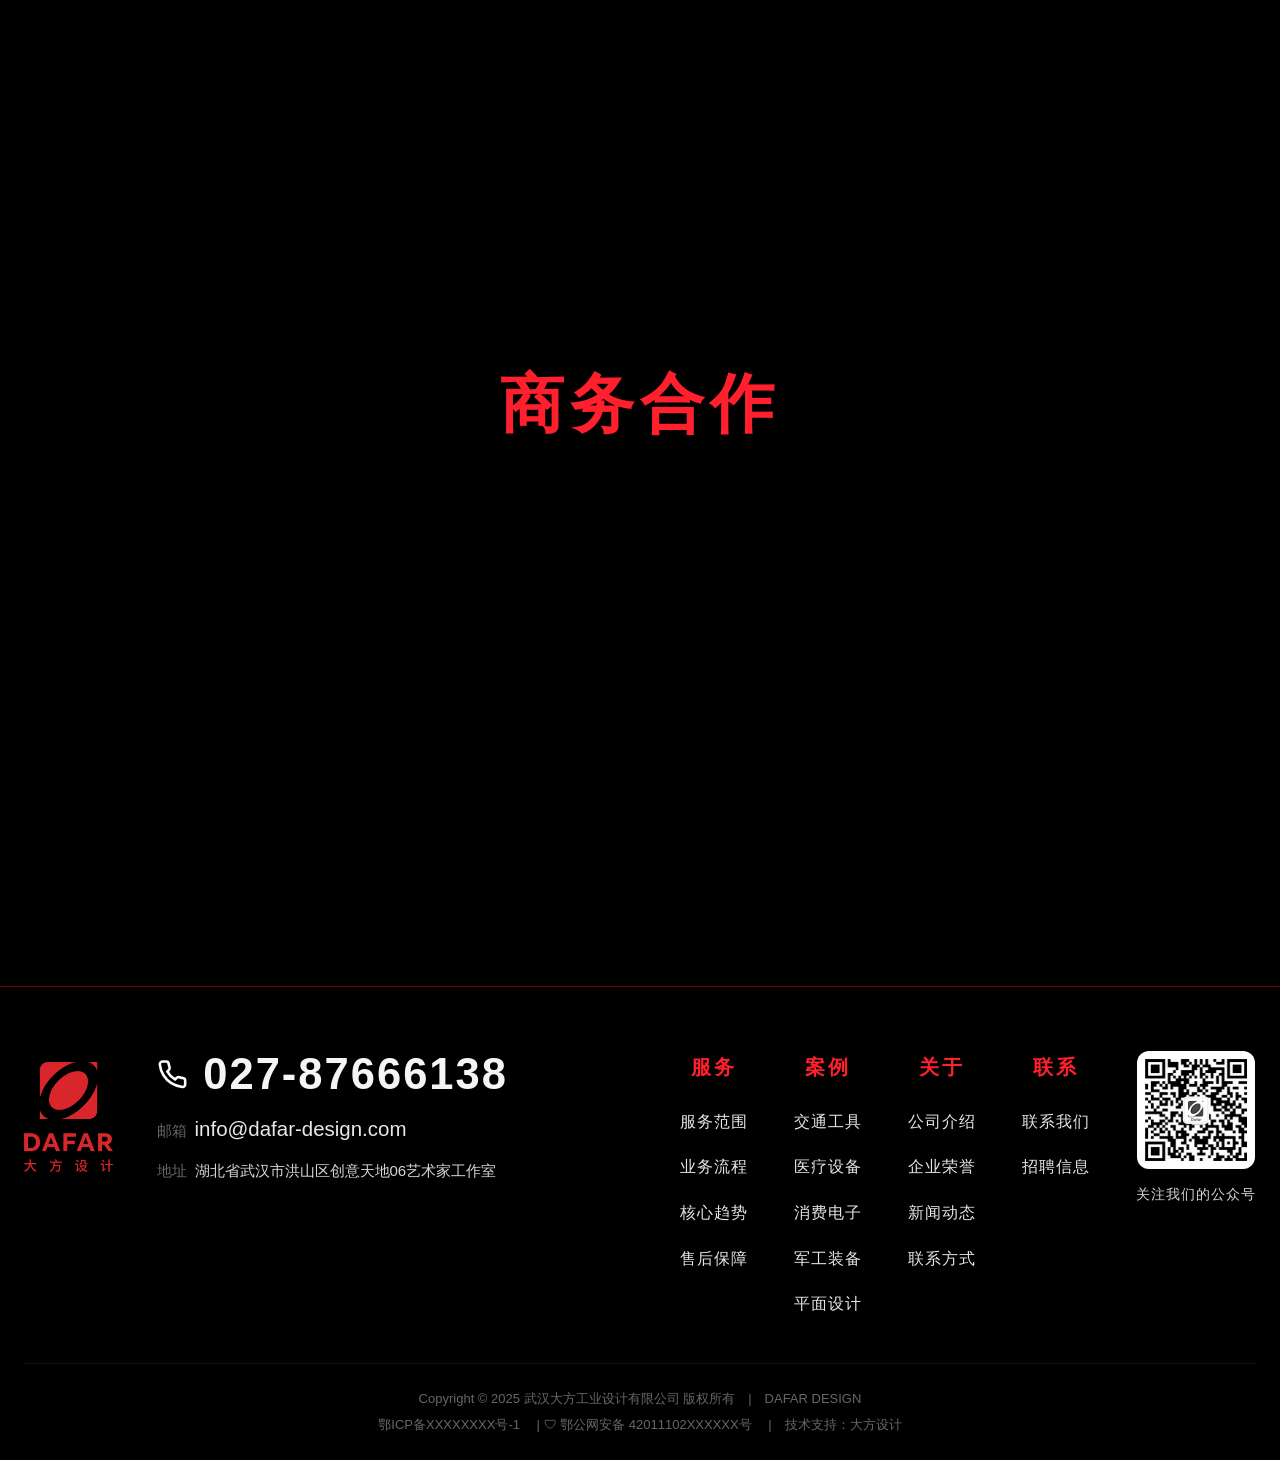
==== commit b377d50d: "feat: 新增分类案例列表页 case-list.html，八个页面「案例」入口统一指向 - 新页 ?cat=&p= 路由，12 条/页，分类胶囊切换带标题揭开动效 - 页码条 上一篇 ‹ 1 2 " ====
--- a/about.html
+++ b/about.html
@@ -45,11 +45,11 @@
     <li>
       <a href="cases.html">案例</a>
       <div class="dropdown">
-        <a href="cases.html#transport">交通工具</a>
-        <a href="cases.html#medical">医疗设备</a>
-        <a href="cases.html#consumer">消费电子</a>
-        <a href="cases.html#military">军工装备</a>
-        <a href="cases.html#graphic">平面设计</a>
+        <a href="case-list.html?cat=transport">交通工具</a>
+        <a href="case-list.html?cat=medical">医疗设备</a>
+        <a href="case-list.html?cat=consumer">消费电子</a>
+        <a href="case-list.html?cat=military">军工装备</a>
+        <a href="case-list.html?cat=graphic">平面设计</a>
       </div>
     </li>
     <li>
@@ -189,7 +189,7 @@
         </div>
       </div>
       <div class="f-col"><h5>服务</h5><a href="services.html#scope">服务范围</a><a href="services.html#flow">业务流程</a><a href="services.html#trends">核心趋势</a><a href="services.html#aftersale">售后保障</a></div>
-      <div class="f-col"><h5>案例</h5><a href="cases.html#transport">交通工具</a><a href="cases.html#medical">医疗设备</a><a href="cases.html#consumer">消费电子</a><a href="cases.html#military">军工装备</a><a href="cases.html#graphic">平面设计</a></div>
+      <div class="f-col"><h5>案例</h5><a href="case-list.html?cat=transport">交通工具</a><a href="case-list.html?cat=medical">医疗设备</a><a href="case-list.html?cat=consumer">消费电子</a><a href="case-list.html?cat=military">军工装备</a><a href="case-list.html?cat=graphic">平面设计</a></div>
       <div class="f-col"><h5>关于</h5><a href="about.html#intro">公司介绍</a><a href="about.html#honor">企业荣誉</a><a href="news.html">新闻动态</a><a href="contact.html">联系方式</a></div>
       <div class="f-col"><h5>联系</h5><a href="contact.html#reach">联系我们</a><a href="contact.html#jobs">招聘信息</a></div>
       <div class="f-qr">
